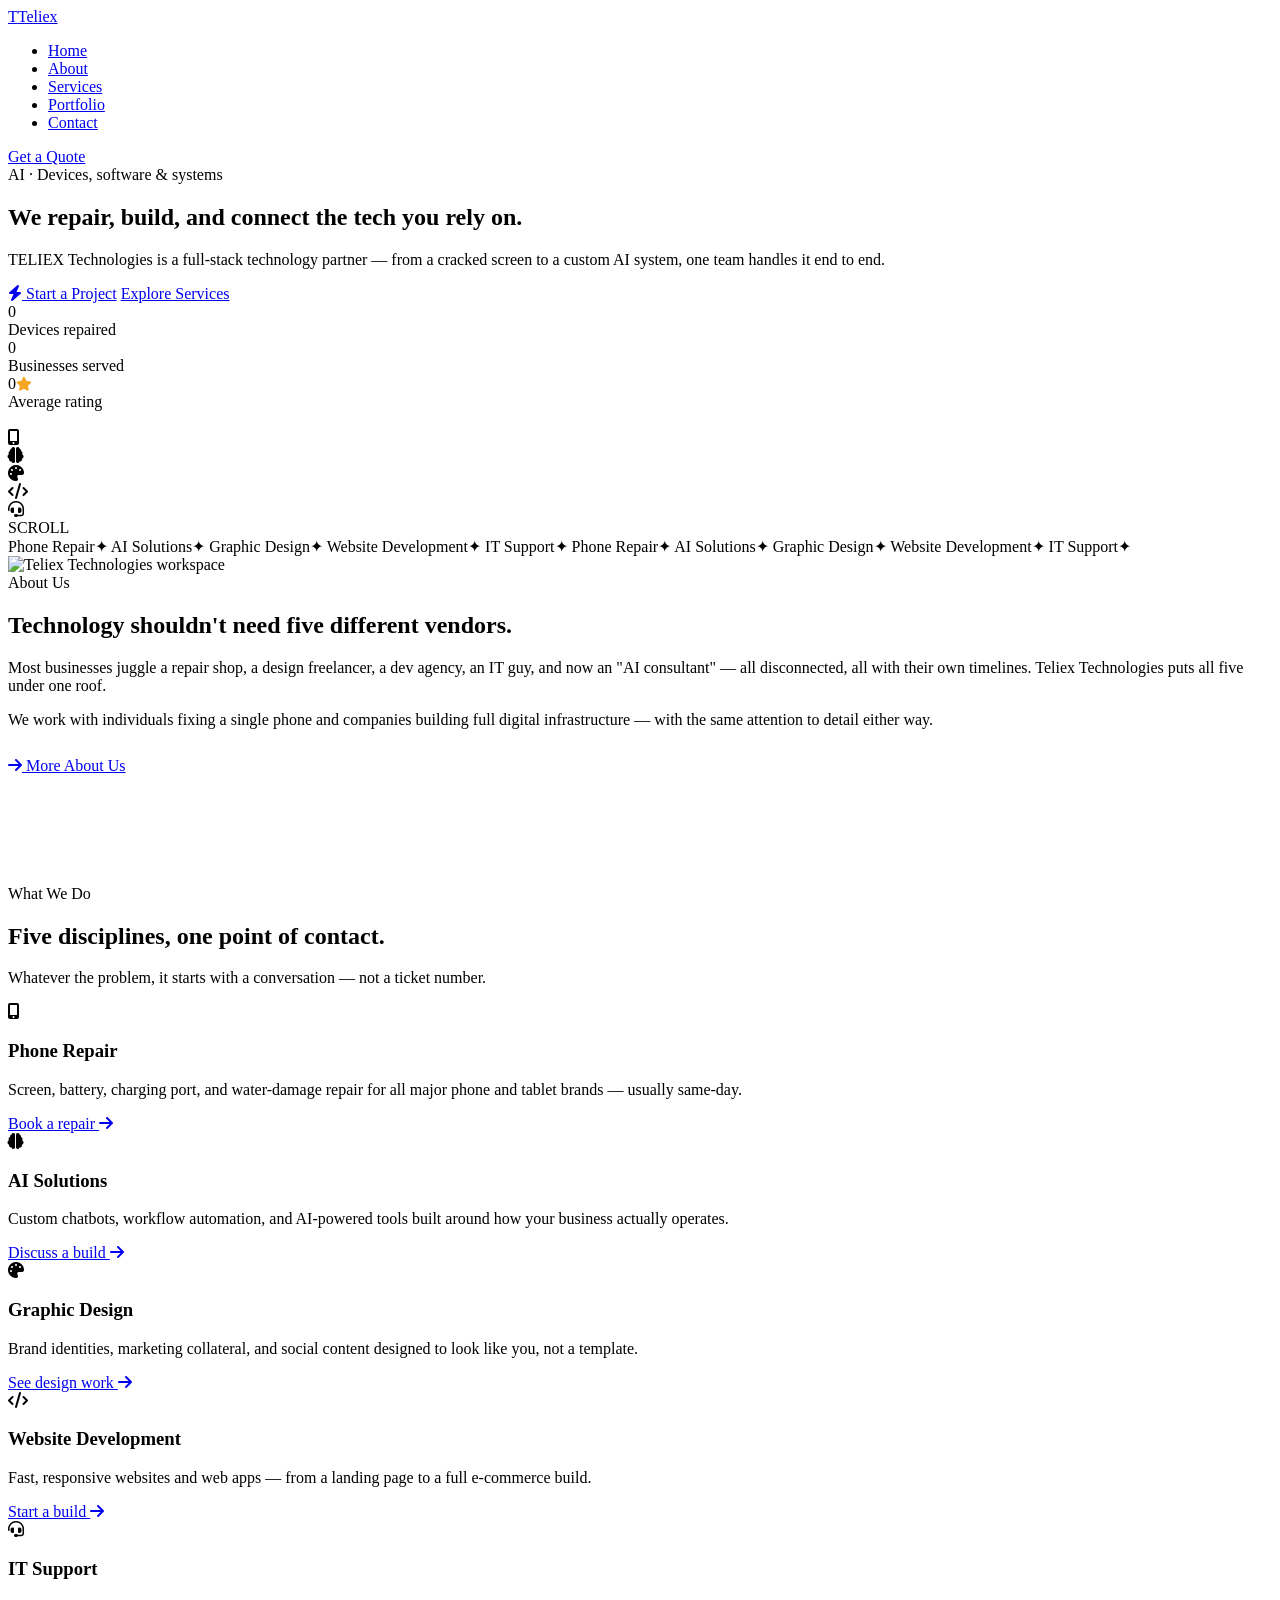
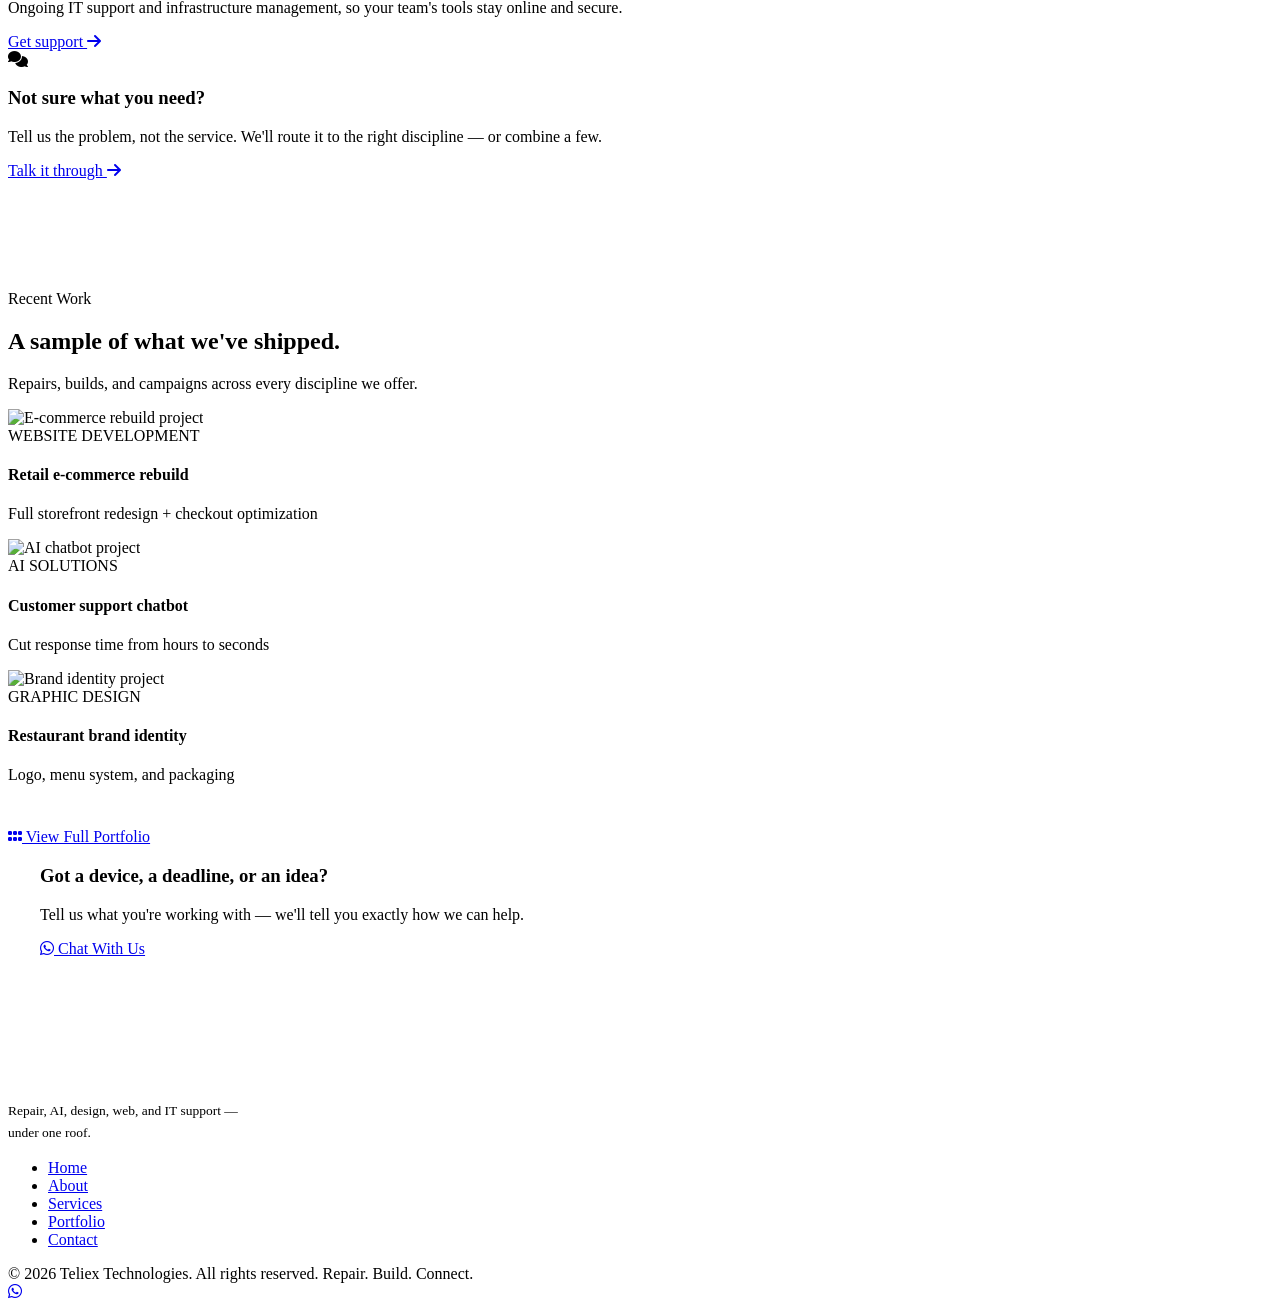
==== index.html @ 4132b033 "Initial Teliex website" ====
<!DOCTYPE html>
<html lang="en">
<head>
<meta charset="UTF-8">
<meta name="viewport" content="width=device-width, initial-scale=1.0">
<title>Teliex Technologies — Repair. Build. Connect.</title>
<link rel="preconnect" href="https://cdnjs.cloudflare.com">
<link href="https://cdnjs.cloudflare.com/ajax/libs/font-awesome/6.5.1/css/all.min.css" rel="stylesheet">
<link rel="stylesheet" href="assets/css/style.css">
</head>
<body>
<div class="bg-mesh"></div>
<div class="bg-dots"></div>

<header id="site-header">
  <div class="container">
    <nav>
      <a href="index.html" class="logo"><span class="logo-mark">T</span>Teliex</a>
      <ul class="nav-links" id="navLinks">
        <li><a href="index.html">Home</a></li>
        <li><a href="about.html">About</a></li>
        <li><a href="services.html">Services</a></li>
        <li><a href="portfolio.html">Portfolio</a></li>
        <li><a href="contact.html">Contact</a></li>
      </ul>
      <a href="contact.html" class="nav-cta">Get a Quote</a>
      <div class="burger" id="burger" role="button" aria-label="Toggle menu" tabindex="0"><span></span><span></span><span></span></div>
    </nav>
  </div>
</header>

<!-- HERO -->
<section class="hero" id="home">
  <div class="blob blob-a" aria-hidden="true"></div>
  <div class="blob blob-b" aria-hidden="true"></div>
  <div class="blob blob-c" aria-hidden="true"></div>
  <div class="hero-spotlight" id="heroSpotlight" aria-hidden="true"></div>
  <div class="container hero-grid">
    <div>
      <div class="eyebrow"><span class="dot"></span>AI · Devices, software &amp; systems</div>
      <h1>We repair, build, and <span class="grad" id="heroCycle" data-words="connect,upgrade,automate,secure">connect</span> the tech you rely on.</h1>
      <p>TELIEX Technologies is a full-stack technology partner — from a cracked screen to a custom AI system, one team handles it end to end.</p>
      <div class="hero-actions">
        <a href="contact.html" class="btn btn-primary"><i class="fa-solid fa-bolt"></i> Start a Project</a>
        <a href="services.html" class="btn btn-ghost">Explore Services</a>
      </div>
      <div class="hero-meta">
        <div><div class="num" data-count="1200" data-suffix="+">0</div><div class="lbl">Devices repaired</div></div>
        <div><div class="num" data-count="85" data-suffix="+">0</div><div class="lbl">Businesses served</div></div>
        <div><div class="num"><span data-count="4.9" data-decimal="1">0</span><i class="fa-solid fa-star" style="font-size:14px;color:#F5A623;"></i></div><div class="lbl">Average rating</div></div>
      </div>
    </div>
    <div class="core-wrap" aria-hidden="true">
      <div class="core-ring"></div>
      <div class="core-ring r2"></div>
      <div class="core-hub"><img src="https://picsum.photos/seed/teliex-core/260/260" alt=""></div>
      <div class="node n1"><i class="fa-solid fa-mobile-screen-button"></i></div>
      <div class="node n2"><i class="fa-solid fa-brain"></i></div>
      <div class="node n3"><i class="fa-solid fa-palette"></i></div>
      <div class="node n4"><i class="fa-solid fa-code"></i></div>
      <div class="node n5"><i class="fa-solid fa-headset"></i></div>
    </div>
  </div>
  <div class="scroll-cue"><span>SCROLL</span><span class="chevron"></span></div>
</section>

<div class="marquee" aria-hidden="true">
  <div class="marquee-track">
    <span>Phone Repair</span><span class="msep">✦</span>
    <span>AI Solutions</span><span class="msep">✦</span>
    <span>Graphic Design</span><span class="msep">✦</span>
    <span>Website Development</span><span class="msep">✦</span>
    <span>IT Support</span><span class="msep">✦</span>
    <span>Phone Repair</span><span class="msep">✦</span>
    <span>AI Solutions</span><span class="msep">✦</span>
    <span>Graphic Design</span><span class="msep">✦</span>
    <span>Website Development</span><span class="msep">✦</span>
    <span>IT Support</span><span class="msep">✦</span>
  </div>
</div>

<!-- ABOUT TEASER -->
<section class="about" id="about">
  <div class="container about-grid">
    <div class="about-visual photo reveal-left">
      <img src="https://picsum.photos/seed/teliex-about-home/700/860" alt="Teliex Technologies workspace">
    </div>
    <div class="about-copy reveal-right">
      <span class="section-tag">About Us</span>
      <h2>Technology shouldn't need five different vendors.</h2>
      <p>Most businesses juggle a repair shop, a design freelancer, a dev agency, an IT guy, and now an "AI consultant" — all disconnected, all with their own timelines. Teliex Technologies puts all five under one roof.</p>
      <p>We work with individuals fixing a single phone and companies building full digital infrastructure — with the same attention to detail either way.</p>
      <div class="hero-actions" style="margin-top:28px;">
        <a href="about.html" class="btn btn-primary"><i class="fa-solid fa-arrow-right"></i> More About Us</a>
      </div>
    </div>
  </div>
</section>

<!-- SERVICES -->
<section class="services section-tint" id="services" style="padding:110px 0;">
  <div class="container">
    <div class="section-head reveal">
      <span class="section-tag">What We Do</span>
      <h2>Five disciplines, one point of contact.</h2>
      <p>Whatever the problem, it starts with a conversation — not a ticket number.</p>
    </div>
    <div class="service-grid">
      <div class="service-card reveal">
        <div class="service-icon"><i class="fa-solid fa-mobile-screen-button"></i></div>
        <h3>Phone Repair</h3>
        <p>Screen, battery, charging port, and water-damage repair for all major phone and tablet brands — usually same-day.</p>
        <a href="services.html#repair" class="learn">Book a repair <i class="fa-solid fa-arrow-right"></i></a>
      </div>
      <div class="service-card reveal">
        <div class="service-icon"><i class="fa-solid fa-brain"></i></div>
        <h3>AI Solutions</h3>
        <p>Custom chatbots, workflow automation, and AI-powered tools built around how your business actually operates.</p>
        <a href="services.html#ai" class="learn">Discuss a build <i class="fa-solid fa-arrow-right"></i></a>
      </div>
      <div class="service-card reveal">
        <div class="service-icon"><i class="fa-solid fa-palette"></i></div>
        <h3>Graphic Design</h3>
        <p>Brand identities, marketing collateral, and social content designed to look like you, not a template.</p>
        <a href="services.html#design" class="learn">See design work <i class="fa-solid fa-arrow-right"></i></a>
      </div>
      <div class="service-card reveal">
        <div class="service-icon"><i class="fa-solid fa-code"></i></div>
        <h3>Website Development</h3>
        <p>Fast, responsive websites and web apps — from a landing page to a full e-commerce build.</p>
        <a href="services.html#web" class="learn">Start a build <i class="fa-solid fa-arrow-right"></i></a>
      </div>
      <div class="service-card reveal">
        <div class="service-icon"><i class="fa-solid fa-headset"></i></div>
        <h3>IT Support</h3>
        <p>Ongoing IT support and infrastructure management, so your team's tools stay online and secure.</p>
        <a href="services.html#it" class="learn">Get support <i class="fa-solid fa-arrow-right"></i></a>
      </div>
      <div class="service-card reveal">
        <div class="service-icon"><i class="fa-solid fa-comments"></i></div>
        <h3>Not sure what you need?</h3>
        <p>Tell us the problem, not the service. We'll route it to the right discipline — or combine a few.</p>
        <a href="contact.html" class="learn">Talk it through <i class="fa-solid fa-arrow-right"></i></a>
      </div>
    </div>
  </div>
</section>

<!-- PORTFOLIO TEASER -->
<section class="portfolio" id="portfolio">
  <div class="container">
    <div class="section-head reveal">
      <span class="section-tag">Recent Work</span>
      <h2>A sample of what we've shipped.</h2>
      <p>Repairs, builds, and campaigns across every discipline we offer.</p>
    </div>
    <div class="portfolio-grid">
      <div class="p-card reveal">
        <div class="p-img"><img src="https://picsum.photos/seed/teliex-proj-1/600/480" alt="E-commerce rebuild project"></div>
        <div class="p-overlay"><div class="p-tag">WEBSITE DEVELOPMENT</div><h4>Retail e-commerce rebuild</h4><p>Full storefront redesign + checkout optimization</p></div>
      </div>
      <div class="p-card reveal">
        <div class="p-img"><img src="https://picsum.photos/seed/teliex-proj-2/600/480" alt="AI chatbot project"></div>
        <div class="p-overlay"><div class="p-tag">AI SOLUTIONS</div><h4>Customer support chatbot</h4><p>Cut response time from hours to seconds</p></div>
      </div>
      <div class="p-card reveal">
        <div class="p-img"><img src="https://picsum.photos/seed/teliex-proj-3/600/480" alt="Brand identity project"></div>
        <div class="p-overlay"><div class="p-tag">GRAPHIC DESIGN</div><h4>Restaurant brand identity</h4><p>Logo, menu system, and packaging</p></div>
      </div>
    </div>
    <div class="hero-actions" style="margin-top:44px;justify-content:center;">
      <a href="portfolio.html" class="btn btn-ghost"><i class="fa-solid fa-grip"></i> View Full Portfolio</a>
    </div>
  </div>
</section>

<!-- CTA -->
<section class="container" style="padding:0 32px 110px;">
  <div class="cta-banner reveal">
    <div class="cta-banner-inner">
      <div>
        <h3>Got a device, a deadline, or an idea?</h3>
        <p>Tell us what you're working with — we'll tell you exactly how we can help.</p>
      </div>
      <a href="contact.html" class="btn btn-ghost"><i class="fa-brands fa-whatsapp"></i> Chat With Us</a>
    </div>
  </div>
</section>

<footer>
  <div class="container">
    <div class="footer-grid">
      <div>
        <a href="index.html" class="logo" style="color:#fff;"><span class="logo-mark">T</span>Teliex</a>
        <p style="margin-top:14px;max-width:260px;font-size:13.5px;line-height:1.6;">Repair, AI, design, web, and IT support — under one roof.</p>
      </div>
      <ul class="footer-links">
        <li><a href="index.html">Home</a></li>
        <li><a href="about.html">About</a></li>
        <li><a href="services.html">Services</a></li>
        <li><a href="portfolio.html">Portfolio</a></li>
        <li><a href="contact.html">Contact</a></li>
      </ul>
    </div>
    <div class="footer-bottom">
      <span>© 2026 Teliex Technologies. All rights reserved.</span>
      <span>Repair. Build. Connect.</span>
    </div>
  </div>
</footer>

<a href="https://wa.me/2348083379054" class="wa-float" target="_blank" rel="noopener" aria-label="Chat on WhatsApp"><i class="fa-brands fa-whatsapp"></i></a>

<script src="assets/js/main.js"></script>
</body>
</html>
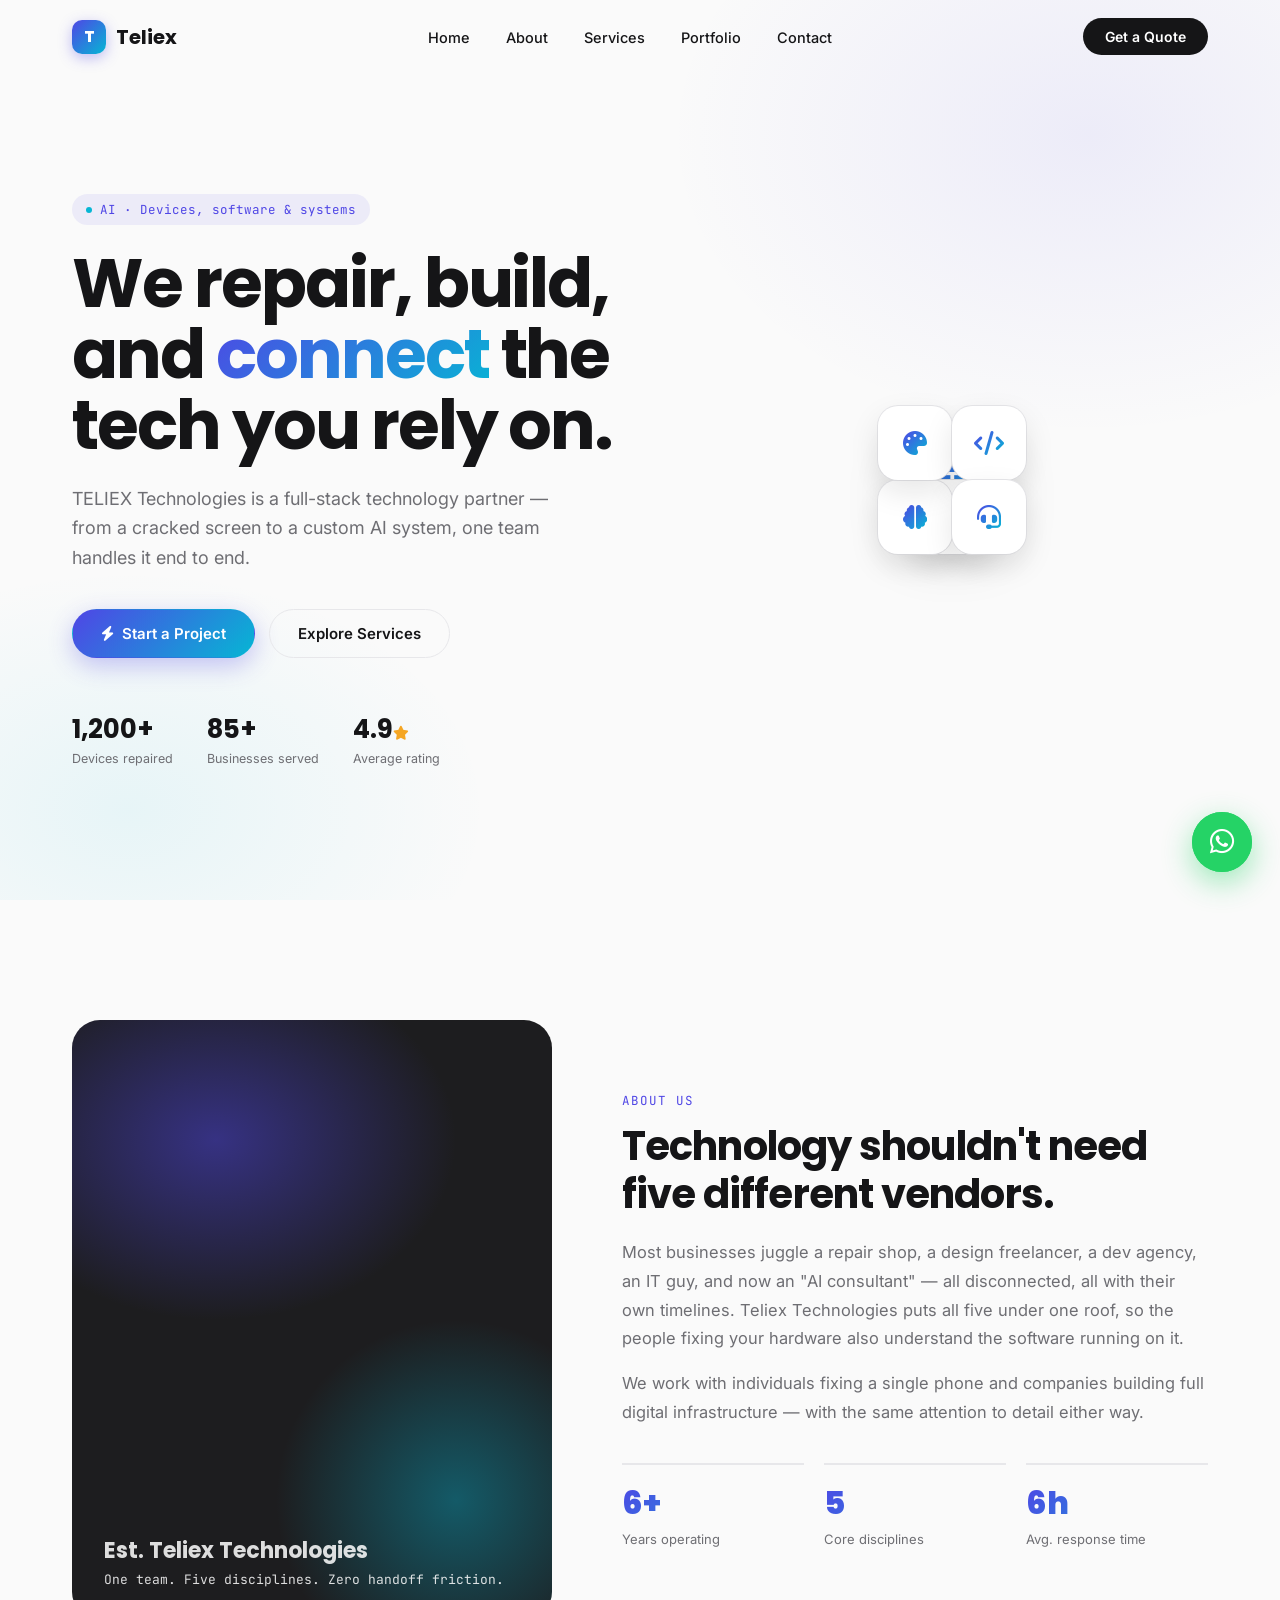
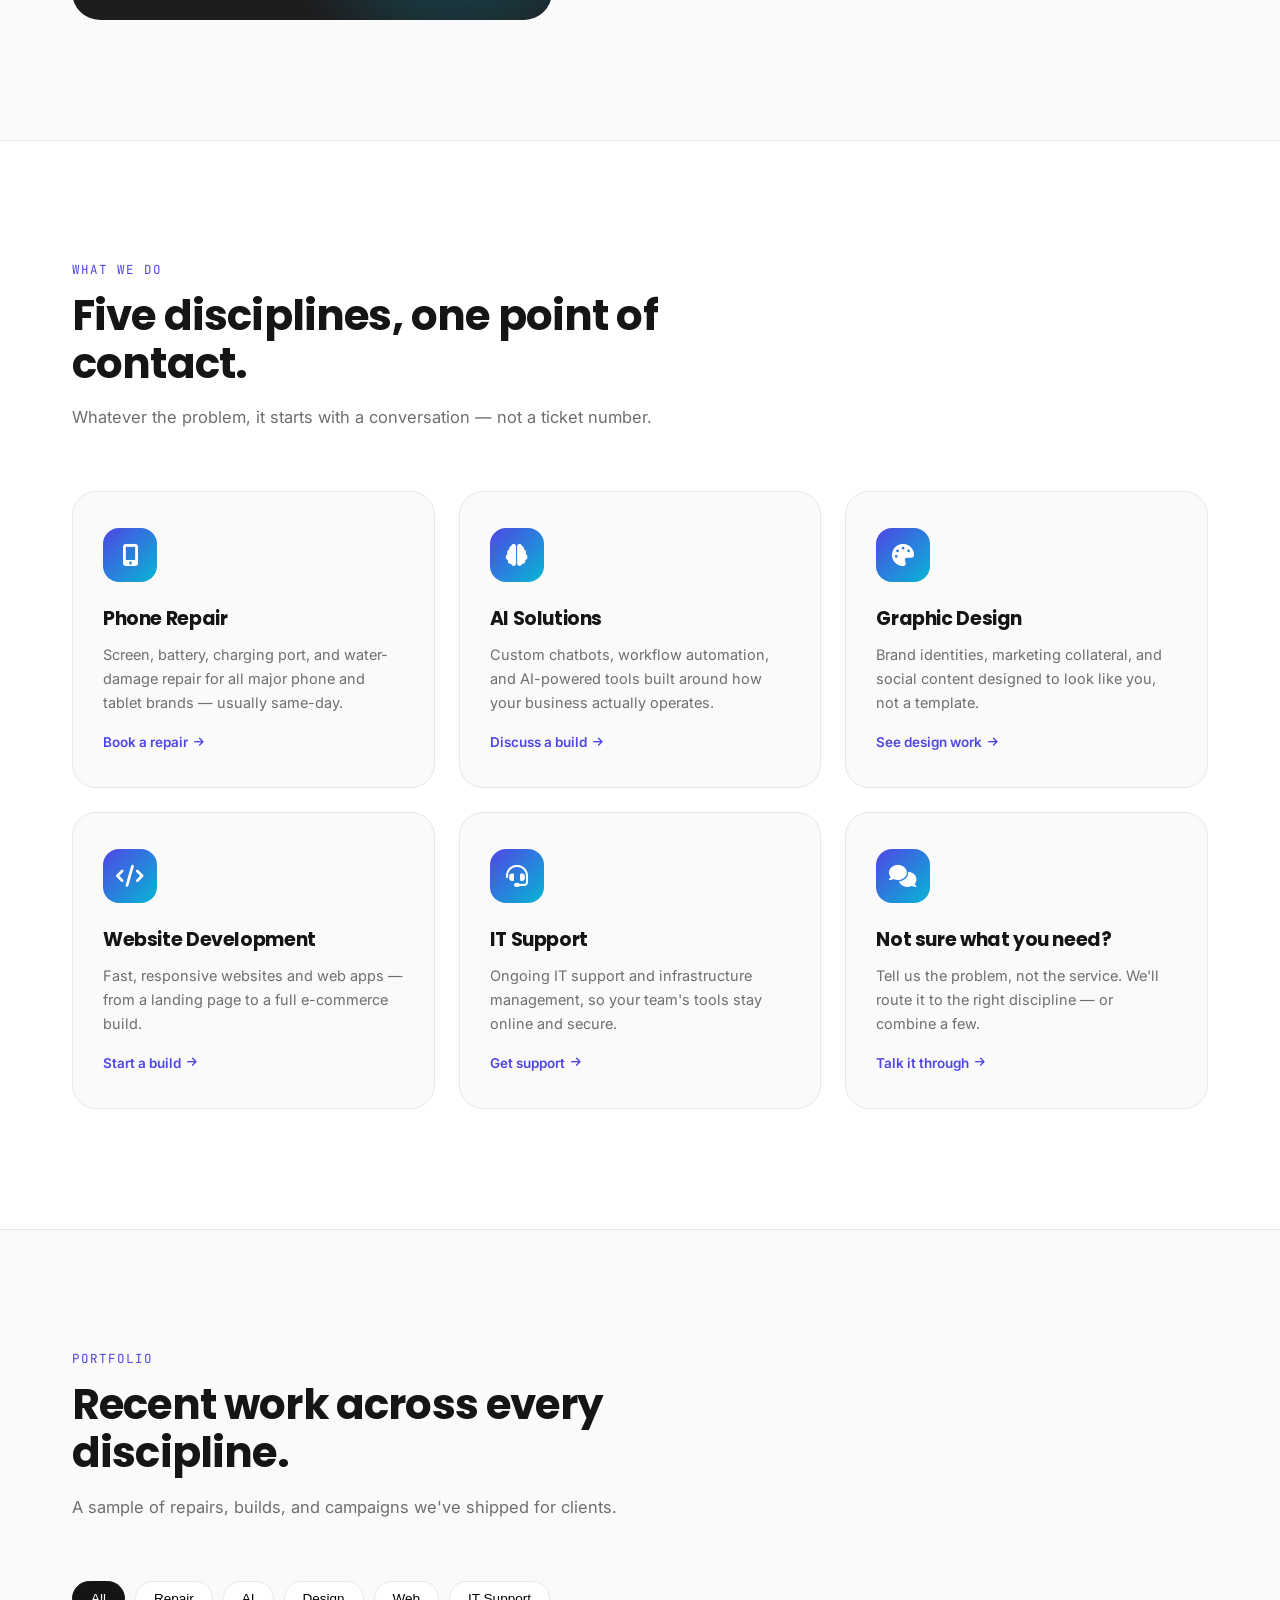
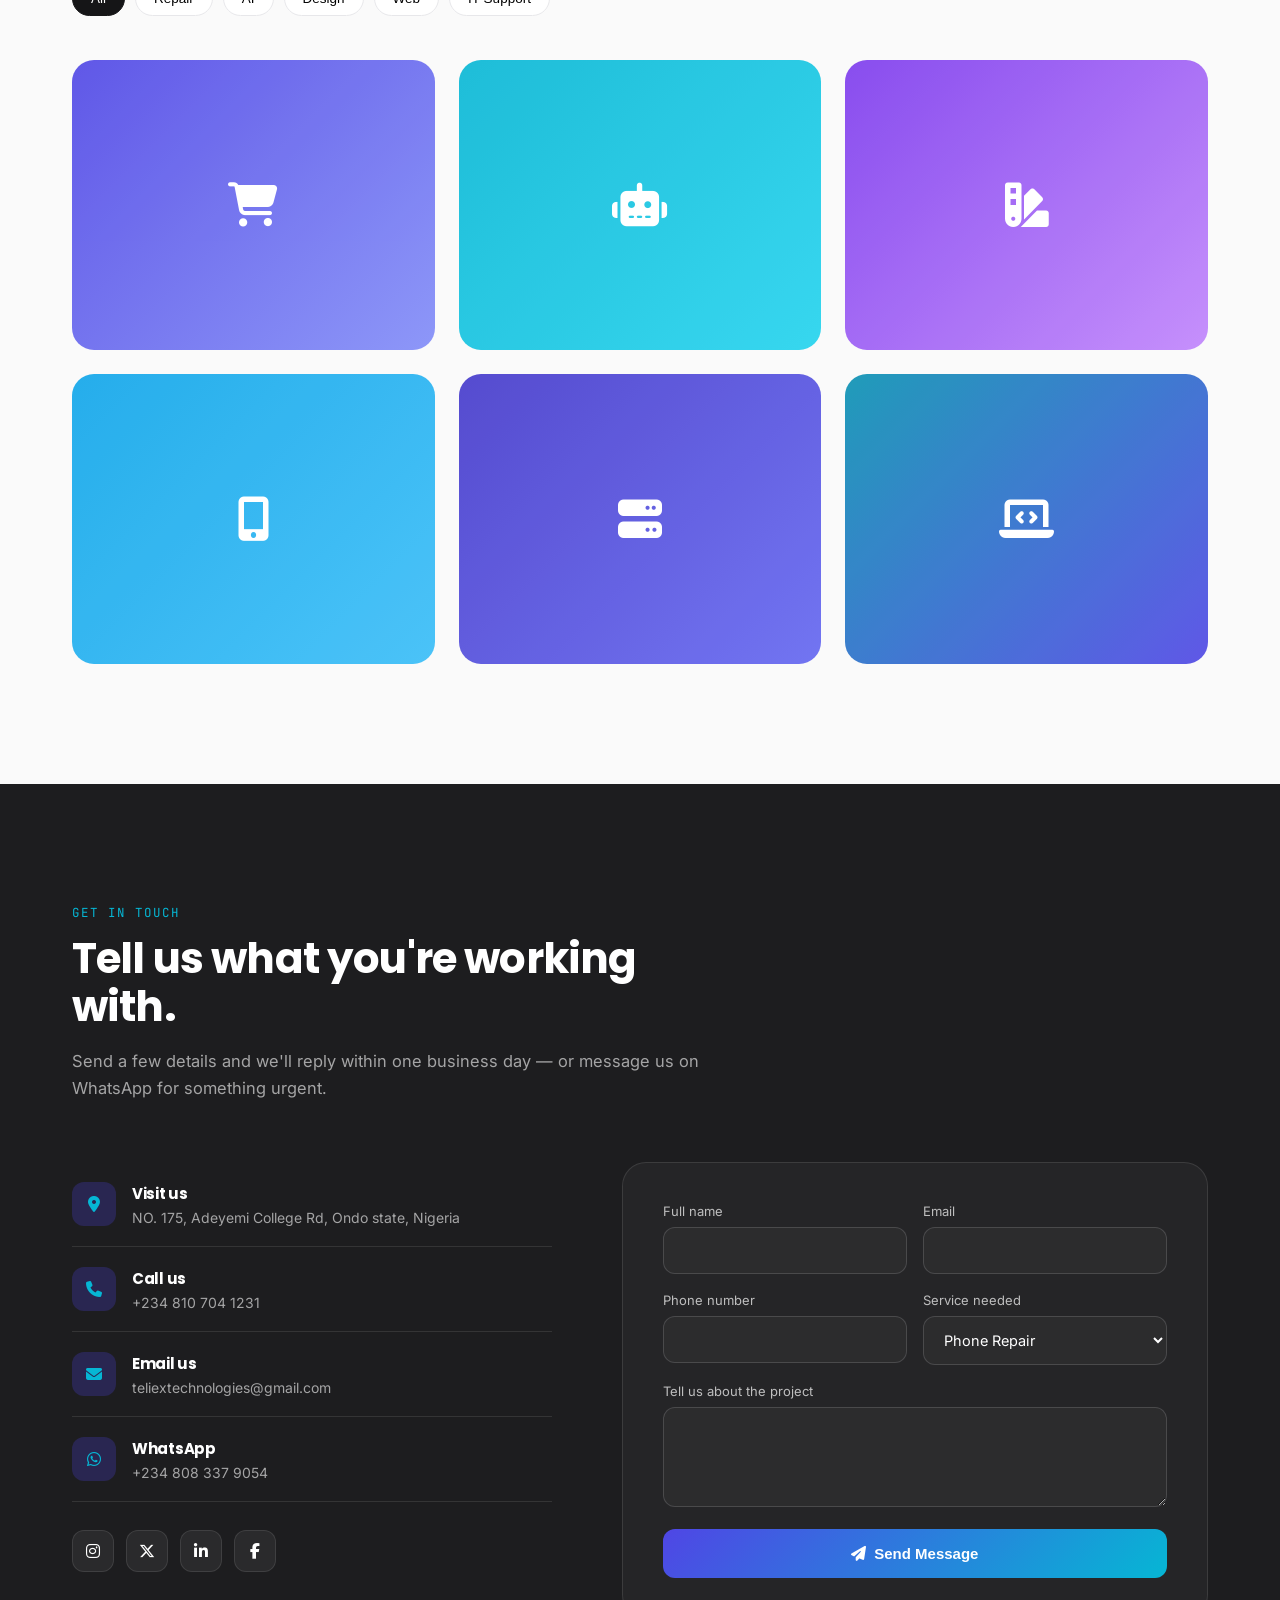
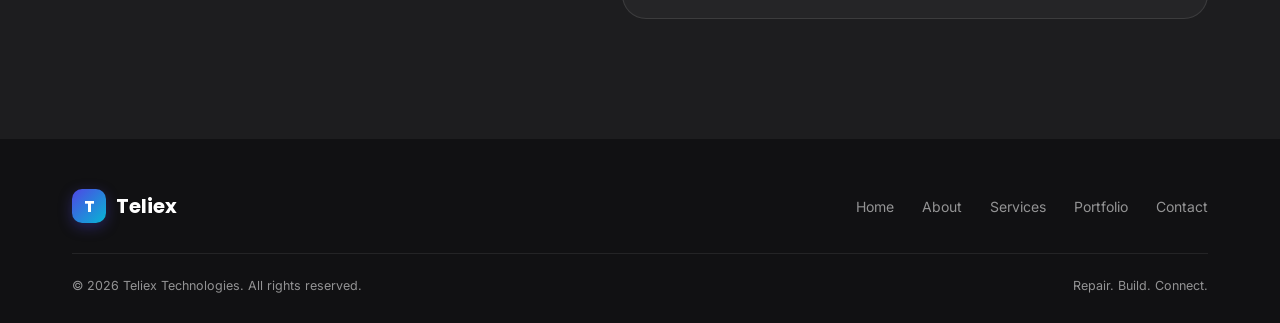
==== commit 5b91ef2b: "Updated homepage" ====
--- a/index.html
+++ b/index.html
@@ -6,99 +6,420 @@
 <title>Teliex Technologies — Repair. Build. Connect.</title>
 <link rel="preconnect" href="https://cdnjs.cloudflare.com">
 <link href="https://cdnjs.cloudflare.com/ajax/libs/font-awesome/6.5.1/css/all.min.css" rel="stylesheet">
-<link rel="stylesheet" href="assets/css/style.css">
+<style>
+@import url('https://fonts.googleapis.com/css2?family=Poppins:wght@400;500;600;700;800&family=Inter:wght@400;500;600;700&family=JetBrains+Mono:wght@400;500&display=swap');
+
+:root{
+  --bg:#FAFAFA;
+  --surface:#FFFFFF;
+  --ink:#151517;
+  --ink-soft:#6E6E73;
+  --line:#E7E7EA;
+  --indigo:#4F46E5;
+  --cyan:#06B6D4;
+  --gradient:linear-gradient(135deg,var(--indigo),var(--cyan));
+  --dark:#1D1D1F;
+  --whatsapp:#25D366;
+  --radius:20px;
+  --ease:cubic-bezier(.16,1,.3,1);
+}
+
+*{margin:0;padding:0;box-sizing:border-box;}
+html{scroll-behavior:smooth;}
+body{
+  background:var(--bg);
+  color:var(--ink);
+  font-family:'Inter',sans-serif;
+  overflow-x:hidden;
+  -webkit-font-smoothing:antialiased;
+}
+h1,h2,h3,h4{font-family:'Poppins',sans-serif;font-weight:700;letter-spacing:-0.02em;}
+a{text-decoration:none;color:inherit;}
+ul{list-style:none;}
+img{max-width:100%;display:block;}
+.mono{font-family:'JetBrains Mono',monospace;}
+.container{max-width:1200px;margin:0 auto;padding:0 32px;}
+section{position:relative;}
+
+::selection{background:var(--indigo);color:#fff;}
+
+/* ---------- scroll reveal ---------- */
+.reveal{opacity:0;transform:translateY(28px);transition:opacity .8s var(--ease),transform .8s var(--ease);}
+.reveal.in{opacity:1;transform:translateY(0);}
+
+/* ---------- NAV ---------- */
+header{
+  position:fixed;top:0;left:0;right:0;z-index:1000;
+  padding:18px 0;
+  transition:background .4s var(--ease),padding .4s var(--ease),box-shadow .4s var(--ease);
+}
+header.scrolled{
+  background:rgba(250,250,250,0.75);
+  backdrop-filter:blur(16px) saturate(180%);
+  -webkit-backdrop-filter:blur(16px) saturate(180%);
+  padding:12px 0;
+  box-shadow:0 1px 0 var(--line);
+}
+nav{display:flex;align-items:center;justify-content:space-between;}
+.logo{display:flex;align-items:center;gap:10px;font-family:'Poppins',sans-serif;font-weight:700;font-size:20px;}
+.logo-mark{
+  width:34px;height:34px;border-radius:10px;background:var(--gradient);
+  display:flex;align-items:center;justify-content:center;color:#fff;font-size:15px;font-weight:800;
+  box-shadow:0 4px 14px rgba(79,70,229,.35);
+}
+.nav-links{display:flex;gap:36px;align-items:center;}
+.nav-links a{font-size:14.5px;font-weight:500;color:var(--ink);position:relative;padding:4px 0;}
+.nav-links a::after{
+  content:'';position:absolute;bottom:0;left:0;width:0;height:2px;background:var(--gradient);
+  transition:width .3s var(--ease);
+}
+.nav-links a:hover::after{width:100%;}
+.nav-cta{
+  background:var(--ink);color:#fff;padding:10px 22px;border-radius:100px;font-size:14px;font-weight:600;
+  transition:transform .3s var(--ease),background .3s var(--ease);
+}
+.nav-cta:hover{transform:translateY(-2px);background:var(--indigo);}
+.burger{display:none;flex-direction:column;gap:5px;cursor:pointer;z-index:1100;}
+.burger span{width:24px;height:2px;background:var(--ink);transition:.3s;}
+
+/* ---------- HERO ---------- */
+.hero{
+  min-height:100vh;
+  display:flex;align-items:center;
+  padding:140px 0 80px;
+  position:relative;
+  background:
+    radial-gradient(700px 500px at 85% 15%, rgba(79,70,229,.08), transparent 60%),
+    radial-gradient(600px 400px at 10% 90%, rgba(6,182,212,.08), transparent 60%);
+}
+.hero-grid{display:grid;grid-template-columns:1.05fr .95fr;gap:60px;align-items:center;}
+.eyebrow{
+  display:inline-flex;align-items:center;gap:8px;
+  font-family:'JetBrains Mono',monospace;font-size:12.5px;color:var(--indigo);
+  background:rgba(79,70,229,.08);padding:7px 14px;border-radius:100px;margin-bottom:24px;
+  opacity:0;animation:fadeUp .8s var(--ease) .1s forwards;
+}
+.eyebrow .dot{width:6px;height:6px;border-radius:50%;background:var(--cyan);animation:pulse 1.6s infinite;}
+.hero h1{
+  font-size:clamp(38px,5.4vw,68px);line-height:1.04;letter-spacing:-0.03em;
+  opacity:0;animation:fadeUp .9s var(--ease) .22s forwards;
+}
+.hero h1 .grad{background:var(--gradient);-webkit-background-clip:text;background-clip:text;color:transparent;}
+.hero p{
+  font-size:18px;color:var(--ink-soft);max-width:480px;margin-top:22px;line-height:1.65;
+  opacity:0;animation:fadeUp .9s var(--ease) .36s forwards;
+}
+.hero-actions{display:flex;gap:14px;margin-top:36px;flex-wrap:wrap;
+  opacity:0;animation:fadeUp .9s var(--ease) .5s forwards;
+}
+.btn{
+  padding:14px 28px;border-radius:100px;font-weight:600;font-size:15px;
+  display:inline-flex;align-items:center;gap:8px;transition:transform .3s var(--ease),box-shadow .3s var(--ease);
+  border:1px solid transparent;cursor:pointer;
+}
+.btn-primary{background:var(--gradient);color:#fff;box-shadow:0 8px 24px rgba(79,70,229,.3);}
+.btn-primary:hover{transform:translateY(-3px);box-shadow:0 12px 30px rgba(79,70,229,.4);}
+.btn-ghost{background:transparent;border-color:var(--line);color:var(--ink);}
+.btn-ghost:hover{transform:translateY(-3px);border-color:var(--ink);}
+.hero-meta{display:flex;gap:34px;margin-top:52px;
+  opacity:0;animation:fadeUp .9s var(--ease) .64s forwards;
+}
+.hero-meta .num{font-family:'Poppins',sans-serif;font-weight:700;font-size:26px;}
+.hero-meta .lbl{font-size:12.5px;color:var(--ink-soft);margin-top:2px;}
+
+@keyframes fadeUp{from{opacity:0;transform:translateY(22px);}to{opacity:1;transform:translateY(0);}}
+@keyframes pulse{0%,100%{opacity:1;transform:scale(1);}50%{opacity:.4;transform:scale(1.5);}}
+
+/* --- hero visual: orbiting network core (signature element) --- */
+.core-wrap{
+  position:relative;aspect-ratio:1/1;max-width:460px;margin:0 auto;
+  opacity:0;animation:fadeUp 1s var(--ease) .3s forwards;
+}
+.core-ring{
+  position:absolute;inset:0;border-radius:50%;border:1px dashed rgba(79,70,229,.22);
+  animation:spin 40s linear infinite;
+}
+.core-ring.r2{inset:14%;border-color:rgba(6,182,212,.22);animation-duration:30s;animation-direction:reverse;}
+@keyframes spin{to{transform:rotate(360deg);}}
+.core-hub{
+  position:absolute;top:50%;left:50%;transform:translate(-50%,-50%);
+  width:118px;height:118px;border-radius:32px;background:var(--surface);
+  box-shadow:0 20px 50px rgba(21,21,23,.12),0 0 0 1px var(--line);
+  display:flex;align-items:center;justify-content:center;
+}
+.core-hub .logo-mark{width:56px;height:56px;border-radius:16px;font-size:22px;}
+.node{
+  position:absolute;width:74px;height:74px;border-radius:20px;background:var(--surface);
+  box-shadow:0 12px 30px rgba(21,21,23,.1),0 0 0 1px var(--line);
+  display:flex;align-items:center;justify-content:center;font-size:24px;
+  animation:floaty 5s ease-in-out infinite;
+}
+.node i{background:var(--gradient);-webkit-background-clip:text;background-clip:text;color:transparent;}
+.node.n1{top:2%;left:50%;transform:translateX(-50%);animation-delay:0s;}
+.node.n2{top:24%;right:0%;animation-delay:.6s;}
+.node.n3{bottom:18%;right:6%;animation-delay:1.2s;}
+.node.n4{bottom:18%;left:6%;animation-delay:1.8s;}
+.node.n5{top:24%;left:0%;animation-delay:2.4s;}
+@keyframes floaty{0%,100%{transform:translateY(0) translateX(var(--tx,0));}50%{transform:translateY(-10px) translateX(var(--tx,0));}}
+.node.n2, .node.n3{--tx:0;}
+
+/* ---------- SECTION HEADS ---------- */
+.section-head{max-width:640px;margin-bottom:60px;}
+.section-tag{
+  font-family:'JetBrains Mono',monospace;font-size:12.5px;color:var(--indigo);
+  text-transform:uppercase;letter-spacing:.08em;margin-bottom:14px;display:block;
+}
+.section-head h2{font-size:clamp(28px,3.6vw,42px);line-height:1.15;}
+.section-head p{color:var(--ink-soft);font-size:16.5px;margin-top:16px;line-height:1.65;}
+
+/* ---------- ABOUT ---------- */
+.about{padding:120px 0;}
+.about-grid{display:grid;grid-template-columns:.9fr 1.1fr;gap:70px;align-items:center;}
+.about-visual{
+  border-radius:28px;background:var(--dark);aspect-ratio:4/5;position:relative;overflow:hidden;
+  display:flex;align-items:flex-end;padding:32px;
+}
+.about-visual::before{
+  content:'';position:absolute;inset:0;
+  background:radial-gradient(400px 300px at 30% 20%, rgba(79,70,229,.5), transparent 60%),
+             radial-gradient(300px 300px at 80% 80%, rgba(6,182,212,.4), transparent 60%);
+}
+.about-visual .tag{position:relative;color:#fff;font-family:'JetBrains Mono',monospace;font-size:13px;opacity:.85;}
+.about-visual .tag strong{display:block;font-family:'Poppins',sans-serif;font-size:22px;font-weight:700;margin-bottom:4px;}
+.about-copy h2{font-size:clamp(28px,3.6vw,40px);margin-bottom:20px;line-height:1.18;}
+.about-copy p{color:var(--ink-soft);font-size:16.5px;line-height:1.75;margin-bottom:16px;}
+.stat-row{display:grid;grid-template-columns:repeat(3,1fr);gap:20px;margin-top:36px;}
+.stat{border-top:2px solid var(--line);padding-top:14px;}
+.stat .num{font-family:'Poppins',sans-serif;font-weight:800;font-size:32px;background:var(--gradient);-webkit-background-clip:text;background-clip:text;color:transparent;}
+.stat .lbl{font-size:13px;color:var(--ink-soft);margin-top:4px;}
+
+/* ---------- SERVICES ---------- */
+.services{padding:120px 0;background:var(--surface);border-top:1px solid var(--line);border-bottom:1px solid var(--line);}
+.service-grid{display:grid;grid-template-columns:repeat(3,1fr);gap:24px;}
+.service-card{
+  padding:36px 30px;border-radius:24px;border:1px solid var(--line);background:var(--bg);
+  transition:transform .45s var(--ease),box-shadow .45s var(--ease),border-color .45s var(--ease);
+  position:relative;overflow:hidden;
+}
+.service-card::before{
+  content:'';position:absolute;top:0;left:0;right:0;height:3px;background:var(--gradient);
+  transform:scaleX(0);transform-origin:left;transition:transform .45s var(--ease);
+}
+.service-card:hover{transform:translateY(-8px);box-shadow:0 24px 48px rgba(21,21,23,.1);border-color:transparent;background:var(--surface);}
+.service-card:hover::before{transform:scaleX(1);}
+.service-icon{
+  width:54px;height:54px;border-radius:16px;background:var(--gradient);
+  display:flex;align-items:center;justify-content:center;color:#fff;font-size:22px;margin-bottom:22px;
+}
+.service-card h3{font-size:19px;margin-bottom:10px;}
+.service-card p{font-size:14.5px;color:var(--ink-soft);line-height:1.65;margin-bottom:16px;}
+.service-card .learn{font-size:13.5px;font-weight:600;color:var(--indigo);display:inline-flex;align-items:center;gap:6px;}
+.service-card .learn i{transition:transform .3s var(--ease);font-size:11px;}
+.service-card:hover .learn i{transform:translateX(4px);}
+
+/* ---------- PORTFOLIO ---------- */
+.portfolio{padding:120px 0;}
+.filter-row{display:flex;gap:10px;margin-bottom:44px;flex-wrap:wrap;}
+.filter-btn{
+  padding:9px 18px;border-radius:100px;border:1px solid var(--line);font-size:13.5px;font-weight:500;
+  cursor:pointer;background:var(--surface);transition:.3s var(--ease);
+}
+.filter-btn.active,.filter-btn:hover{background:var(--ink);color:#fff;border-color:var(--ink);}
+.portfolio-grid{display:grid;grid-template-columns:repeat(3,1fr);gap:24px;}
+.p-card{
+  border-radius:22px;overflow:hidden;position:relative;aspect-ratio:4/3.2;cursor:default;
+  transition:transform .5s var(--ease);
+}
+.p-card:hover{transform:translateY(-6px);}
+.p-card .p-bg{
+  position:absolute;inset:0;
+  display:flex;align-items:center;justify-content:center;font-size:44px;color:#fff;opacity:.9;
+}
+.p-card .p-overlay{
+  position:absolute;inset:0;background:linear-gradient(to top, rgba(0,0,0,.78), transparent 55%);
+  display:flex;flex-direction:column;justify-content:flex-end;padding:24px;opacity:0;transition:opacity .4s var(--ease);
+}
+.p-card:hover .p-overlay{opacity:1;}
+.p-card .p-tag{font-family:'JetBrains Mono',monospace;font-size:11.5px;color:var(--cyan);margin-bottom:6px;}
+.p-card h4{color:#fff;font-size:18px;}
+.p-card p{color:rgba(255,255,255,.75);font-size:13px;margin-top:6px;}
+
+/* ---------- CONTACT ---------- */
+.contact{padding:120px 0;background:var(--dark);color:#fff;}
+.contact .section-head p{color:rgba(255,255,255,.6);}
+.contact .section-tag{color:var(--cyan);}
+.contact-grid{display:grid;grid-template-columns:.9fr 1.1fr;gap:70px;}
+.contact-info-item{display:flex;gap:16px;padding:20px 0;border-bottom:1px solid rgba(255,255,255,.1);}
+.contact-info-item i{
+  width:44px;height:44px;border-radius:12px;background:rgba(79,70,229,.25);color:var(--cyan);
+  display:flex;align-items:center;justify-content:center;flex-shrink:0;
+}
+.contact-info-item h4{font-size:15px;margin-bottom:4px;}
+.contact-info-item p{font-size:14px;color:rgba(255,255,255,.6);}
+.social-row{display:flex;gap:12px;margin-top:28px;}
+.social-row a{
+  width:42px;height:42px;border-radius:12px;background:rgba(255,255,255,.06);
+  display:flex;align-items:center;justify-content:center;transition:.3s var(--ease);border:1px solid rgba(255,255,255,.1);
+}
+.social-row a:hover{background:var(--gradient);transform:translateY(-4px);}
+
+.form-card{background:rgba(255,255,255,.04);border:1px solid rgba(255,255,255,.1);border-radius:24px;padding:40px;}
+.form-row{display:grid;grid-template-columns:1fr 1fr;gap:16px;}
+.field{margin-bottom:18px;}
+.field label{display:block;font-size:13px;margin-bottom:8px;color:rgba(255,255,255,.7);}
+.field input,.field select,.field textarea{
+  width:100%;padding:14px 16px;border-radius:12px;border:1px solid rgba(255,255,255,.14);
+  background:rgba(255,255,255,.03);color:#fff;font-family:'Inter',sans-serif;font-size:14.5px;
+  transition:border-color .3s;
+}
+.field input:focus,.field select:focus,.field textarea:focus{outline:none;border-color:var(--cyan);}
+.field textarea{resize:vertical;min-height:100px;}
+.field select option{background:#1D1D1F;}
+.submit-btn{
+  width:100%;padding:16px;border-radius:12px;background:var(--gradient);color:#fff;border:none;
+  font-weight:600;font-size:15px;cursor:pointer;transition:transform .3s var(--ease),opacity .3s;
+  display:flex;align-items:center;justify-content:center;gap:8px;
+}
+.submit-btn:hover{transform:translateY(-3px);}
+.form-success{
+  display:none;text-align:center;padding:40px 0;color:#fff;
+}
+.form-success i{font-size:40px;background:var(--gradient);-webkit-background-clip:text;background-clip:text;color:transparent;margin-bottom:14px;}
+
+/* ---------- FOOTER ---------- */
+footer{background:#111113;color:rgba(255,255,255,.55);padding:50px 0 30px;}
+.footer-grid{display:flex;justify-content:space-between;align-items:center;flex-wrap:wrap;gap:20px;padding-bottom:30px;border-bottom:1px solid rgba(255,255,255,.08);}
+.footer-links{display:flex;gap:28px;flex-wrap:wrap;}
+.footer-links a{font-size:14px;transition:color .3s;}
+.footer-links a:hover{color:#fff;}
+.footer-bottom{display:flex;justify-content:space-between;padding-top:24px;font-size:12.5px;flex-wrap:wrap;gap:10px;}
+
+/* ---------- WHATSAPP FLOAT ---------- */
+.wa-float{
+  position:fixed;bottom:28px;right:28px;z-index:900;
+  width:60px;height:60px;border-radius:50%;background:var(--whatsapp);
+  display:flex;align-items:center;justify-content:center;color:#fff;font-size:28px;
+  box-shadow:0 10px 30px rgba(37,211,102,.45);
+  transition:transform .3s var(--ease);
+}
+.wa-float:hover{transform:scale(1.1);}
+.wa-float::before{
+  content:'';position:absolute;inset:0;border-radius:50%;background:var(--whatsapp);
+  animation:wa-pulse 2.2s infinite;z-index:-1;
+}
+@keyframes wa-pulse{0%{transform:scale(1);opacity:.6;}100%{transform:scale(1.9);opacity:0;}}
+
+/* ---------- RESPONSIVE ---------- */
+@media (max-width:960px){
+  .hero-grid,.about-grid,.contact-grid{grid-template-columns:1fr;}
+  .about-grid{gap:44px;}
+  .about-visual{order:-1;aspect-ratio:16/9;}
+  .service-grid{grid-template-columns:repeat(2,1fr);}
+  .portfolio-grid{grid-template-columns:repeat(2,1fr);}
+  .core-wrap{max-width:340px;}
+}
+@media (max-width:680px){
+  .nav-links{
+    position:fixed;top:0;right:0;height:100vh;width:min(78vw,320px);background:var(--surface);
+    flex-direction:column;justify-content:center;align-items:flex-start;padding:40px;gap:26px;
+    transform:translateX(100%);transition:transform .4s var(--ease);box-shadow:-10px 0 40px rgba(0,0,0,.08);
+  }
+  .nav-links.open{transform:translateX(0);}
+  .burger{display:flex;}
+  .nav-cta{display:none;}
+  .hero{padding-top:110px;}
+  .hero-meta{gap:22px;flex-wrap:wrap;}
+  .service-grid,.portfolio-grid{grid-template-columns:1fr;}
+  .form-row{grid-template-columns:1fr;}
+  .stat-row{grid-template-columns:repeat(3,1fr);gap:12px;}
+  .stat .num{font-size:24px;}
+  .footer-grid{flex-direction:column;align-items:flex-start;}
+  .wa-float{width:52px;height:52px;font-size:24px;bottom:20px;right:20px;}
+}
+
+@media (prefers-reduced-motion:reduce){
+  *{animation-duration:0.01ms !important;animation-iteration-count:1 !important;transition-duration:0.01ms !important;scroll-behavior:auto !important;}
+}
+
+/* focus visibility */
+a:focus-visible,button:focus-visible,input:focus-visible,select:focus-visible,textarea:focus-visible{
+  outline:2px solid var(--indigo);outline-offset:3px;
+}
+</style>
 </head>
 <body>
-<div class="bg-mesh"></div>
-<div class="bg-dots"></div>
 
 <header id="site-header">
   <div class="container">
     <nav>
-      <a href="index.html" class="logo"><span class="logo-mark">T</span>Teliex</a>
+      <a href="#home" class="logo"><span class="logo-mark">T</span>Teliex</a>
       <ul class="nav-links" id="navLinks">
-        <li><a href="index.html">Home</a></li>
-        <li><a href="about.html">About</a></li>
-        <li><a href="services.html">Services</a></li>
-        <li><a href="portfolio.html">Portfolio</a></li>
-        <li><a href="contact.html">Contact</a></li>
+        <li><a href="#home">Home</a></li>
+        <li><a href="#about">About</a></li>
+        <li><a href="#services">Services</a></li>
+        <li><a href="#portfolio">Portfolio</a></li>
+        <li><a href="#contact">Contact</a></li>
       </ul>
-      <a href="contact.html" class="nav-cta">Get a Quote</a>
-      <div class="burger" id="burger" role="button" aria-label="Toggle menu" tabindex="0"><span></span><span></span><span></span></div>
+      <a href="#contact" class="nav-cta">Get a Quote</a>
+      <div class="burger" id="burger" role="button" aria-label="Toggle menu" tabindex="0">
+        <span></span><span></span><span></span>
+      </div>
     </nav>
   </div>
 </header>
 
 <!-- HERO -->
 <section class="hero" id="home">
-  <div class="blob blob-a" aria-hidden="true"></div>
-  <div class="blob blob-b" aria-hidden="true"></div>
-  <div class="blob blob-c" aria-hidden="true"></div>
-  <div class="hero-spotlight" id="heroSpotlight" aria-hidden="true"></div>
   <div class="container hero-grid">
     <div>
       <div class="eyebrow"><span class="dot"></span>AI · Devices, software &amp; systems</div>
-      <h1>We repair, build, and <span class="grad" id="heroCycle" data-words="connect,upgrade,automate,secure">connect</span> the tech you rely on.</h1>
+      <h1>We repair, build, and <span class="grad">connect</span> the tech you rely on.</h1>
       <p>TELIEX Technologies is a full-stack technology partner — from a cracked screen to a custom AI system, one team handles it end to end.</p>
       <div class="hero-actions">
-        <a href="contact.html" class="btn btn-primary"><i class="fa-solid fa-bolt"></i> Start a Project</a>
-        <a href="services.html" class="btn btn-ghost">Explore Services</a>
+        <a href="#contact" class="btn btn-primary"><i class="fa-solid fa-bolt"></i> Start a Project</a>
+        <a href="#services" class="btn btn-ghost">Explore Services</a>
       </div>
       <div class="hero-meta">
-        <div><div class="num" data-count="1200" data-suffix="+">0</div><div class="lbl">Devices repaired</div></div>
-        <div><div class="num" data-count="85" data-suffix="+">0</div><div class="lbl">Businesses served</div></div>
-        <div><div class="num"><span data-count="4.9" data-decimal="1">0</span><i class="fa-solid fa-star" style="font-size:14px;color:#F5A623;"></i></div><div class="lbl">Average rating</div></div>
+        <div><div class="num">1,200+</div><div class="lbl">Devices repaired</div></div>
+        <div><div class="num">85+</div><div class="lbl">Businesses served</div></div>
+        <div><div class="num">4.9<i class="fa-solid fa-star" style="font-size:14px;color:#F5A623;"></i></div><div class="lbl">Average rating</div></div>
       </div>
     </div>
     <div class="core-wrap" aria-hidden="true">
       <div class="core-ring"></div>
       <div class="core-ring r2"></div>
-      <div class="core-hub"><img src="https://picsum.photos/seed/teliex-core/260/260" alt=""></div>
-      <div class="node n1"><i class="fa-solid fa-mobile-screen-button"></i></div>
+      <div class="core-hub"><span class="logo-mark">T</span></div>
+      <div class="node n1"><i class="fa-solid fa-mobiLe-screen-button"></i></div>
       <div class="node n2"><i class="fa-solid fa-brain"></i></div>
       <div class="node n3"><i class="fa-solid fa-palette"></i></div>
       <div class="node n4"><i class="fa-solid fa-code"></i></div>
       <div class="node n5"><i class="fa-solid fa-headset"></i></div>
     </div>
   </div>
-  <div class="scroll-cue"><span>SCROLL</span><span class="chevron"></span></div>
 </section>
 
-<div class="marquee" aria-hidden="true">
-  <div class="marquee-track">
-    <span>Phone Repair</span><span class="msep">✦</span>
-    <span>AI Solutions</span><span class="msep">✦</span>
-    <span>Graphic Design</span><span class="msep">✦</span>
-    <span>Website Development</span><span class="msep">✦</span>
-    <span>IT Support</span><span class="msep">✦</span>
-    <span>Phone Repair</span><span class="msep">✦</span>
-    <span>AI Solutions</span><span class="msep">✦</span>
-    <span>Graphic Design</span><span class="msep">✦</span>
-    <span>Website Development</span><span class="msep">✦</span>
-    <span>IT Support</span><span class="msep">✦</span>
-  </div>
-</div>
-
-<!-- ABOUT TEASER -->
+<!-- ABOUT -->
 <section class="about" id="about">
   <div class="container about-grid">
-    <div class="about-visual photo reveal-left">
-      <img src="https://picsum.photos/seed/teliex-about-home/700/860" alt="Teliex Technologies workspace">
-    </div>
-    <div class="about-copy reveal-right">
+    <div class="about-visual reveal">
+      <div class="tag"><strong>Est. Teliex Technologies</strong>One team. Five disciplines. Zero handoff friction.</div>
+    </div>
+    <div class="about-copy reveal">
       <span class="section-tag">About Us</span>
       <h2>Technology shouldn't need five different vendors.</h2>
-      <p>Most businesses juggle a repair shop, a design freelancer, a dev agency, an IT guy, and now an "AI consultant" — all disconnected, all with their own timelines. Teliex Technologies puts all five under one roof.</p>
+      <p>Most businesses juggle a repair shop, a design freelancer, a dev agency, an IT guy, and now an "AI consultant" — all disconnected, all with their own timelines. Teliex Technologies puts all five under one roof, so the people fixing your hardware also understand the software running on it.</p>
       <p>We work with individuals fixing a single phone and companies building full digital infrastructure — with the same attention to detail either way.</p>
-      <div class="hero-actions" style="margin-top:28px;">
-        <a href="about.html" class="btn btn-primary"><i class="fa-solid fa-arrow-right"></i> More About Us</a>
+      <div class="stat-row">
+        <div class="stat"><div class="num">6+</div><div class="lbl">Years operating</div></div>
+        <div class="stat"><div class="num">5</div><div class="lbl">Core disciplines</div></div>
+        <div class="stat"><div class="num">6h</div><div class="lbl">Avg. response time</div></div>
       </div>
     </div>
   </div>
 </section>
 
 <!-- SERVICES -->
-<section class="services section-tint" id="services" style="padding:110px 0;">
+<section class="services" id="services">
   <div class="container">
     <div class="section-head reveal">
       <span class="section-tag">What We Do</span>
@@ -110,79 +431,150 @@
         <div class="service-icon"><i class="fa-solid fa-mobile-screen-button"></i></div>
         <h3>Phone Repair</h3>
         <p>Screen, battery, charging port, and water-damage repair for all major phone and tablet brands — usually same-day.</p>
-        <a href="services.html#repair" class="learn">Book a repair <i class="fa-solid fa-arrow-right"></i></a>
+        <a href="#contact" class="learn">Book a repair <i class="fa-solid fa-arrow-right"></i></a>
       </div>
       <div class="service-card reveal">
         <div class="service-icon"><i class="fa-solid fa-brain"></i></div>
         <h3>AI Solutions</h3>
         <p>Custom chatbots, workflow automation, and AI-powered tools built around how your business actually operates.</p>
-        <a href="services.html#ai" class="learn">Discuss a build <i class="fa-solid fa-arrow-right"></i></a>
+        <a href="#contact" class="learn">Discuss a build <i class="fa-solid fa-arrow-right"></i></a>
       </div>
       <div class="service-card reveal">
         <div class="service-icon"><i class="fa-solid fa-palette"></i></div>
         <h3>Graphic Design</h3>
         <p>Brand identities, marketing collateral, and social content designed to look like you, not a template.</p>
-        <a href="services.html#design" class="learn">See design work <i class="fa-solid fa-arrow-right"></i></a>
+        <a href="#contact" class="learn">See design work <i class="fa-solid fa-arrow-right"></i></a>
       </div>
       <div class="service-card reveal">
         <div class="service-icon"><i class="fa-solid fa-code"></i></div>
         <h3>Website Development</h3>
         <p>Fast, responsive websites and web apps — from a landing page to a full e-commerce build.</p>
-        <a href="services.html#web" class="learn">Start a build <i class="fa-solid fa-arrow-right"></i></a>
+        <a href="#contact" class="learn">Start a build <i class="fa-solid fa-arrow-right"></i></a>
       </div>
       <div class="service-card reveal">
         <div class="service-icon"><i class="fa-solid fa-headset"></i></div>
         <h3>IT Support</h3>
         <p>Ongoing IT support and infrastructure management, so your team's tools stay online and secure.</p>
-        <a href="services.html#it" class="learn">Get support <i class="fa-solid fa-arrow-right"></i></a>
+        <a href="#contact" class="learn">Get support <i class="fa-solid fa-arrow-right"></i></a>
       </div>
       <div class="service-card reveal">
         <div class="service-icon"><i class="fa-solid fa-comments"></i></div>
         <h3>Not sure what you need?</h3>
         <p>Tell us the problem, not the service. We'll route it to the right discipline — or combine a few.</p>
-        <a href="contact.html" class="learn">Talk it through <i class="fa-solid fa-arrow-right"></i></a>
+        <a href="#contact" class="learn">Talk it through <i class="fa-solid fa-arrow-right"></i></a>
       </div>
     </div>
   </div>
 </section>
 
-<!-- PORTFOLIO TEASER -->
+<!-- PORTFOLIO -->
 <section class="portfolio" id="portfolio">
   <div class="container">
     <div class="section-head reveal">
-      <span class="section-tag">Recent Work</span>
-      <h2>A sample of what we've shipped.</h2>
-      <p>Repairs, builds, and campaigns across every discipline we offer.</p>
-    </div>
-    <div class="portfolio-grid">
-      <div class="p-card reveal">
-        <div class="p-img"><img src="https://picsum.photos/seed/teliex-proj-1/600/480" alt="E-commerce rebuild project"></div>
+      <span class="section-tag">Portfolio</span>
+      <h2>Recent work across every discipline.</h2>
+      <p>A sample of repairs, builds, and campaigns we've shipped for clients.</p>
+    </div>
+    <div class="filter-row reveal">
+      <button class="filter-btn active" data-filter="all">All</button>
+      <button class="filter-btn" data-filter="repair">Repair</button>
+      <button class="filter-btn" data-filter="ai">AI</button>
+      <button class="filter-btn" data-filter="design">Design</button>
+      <button class="filter-btn" data-filter="web">Web</button>
+      <button class="filter-btn" data-filter="it">IT Support</button>
+    </div>
+    <div class="portfolio-grid" id="portfolioGrid">
+      <div class="p-card reveal" data-cat="web">
+        <div class="p-bg" style="background:linear-gradient(135deg,#4F46E5,#818CF8);"><i class="fa-solid fa-cart-shopping"></i></div>
         <div class="p-overlay"><div class="p-tag">WEBSITE DEVELOPMENT</div><h4>Retail e-commerce rebuild</h4><p>Full storefront redesign + checkout optimization</p></div>
       </div>
-      <div class="p-card reveal">
-        <div class="p-img"><img src="https://picsum.photos/seed/teliex-proj-2/600/480" alt="AI chatbot project"></div>
+      <div class="p-card reveal" data-cat="ai">
+        <div class="p-bg" style="background:linear-gradient(135deg,#06B6D4,#22D3EE);"><i class="fa-solid fa-robot"></i></div>
         <div class="p-overlay"><div class="p-tag">AI SOLUTIONS</div><h4>Customer support chatbot</h4><p>Cut response time from hours to seconds</p></div>
       </div>
-      <div class="p-card reveal">
-        <div class="p-img"><img src="https://picsum.photos/seed/teliex-proj-3/600/480" alt="Brand identity project"></div>
+      <div class="p-card reveal" data-cat="design">
+        <div class="p-bg" style="background:linear-gradient(135deg,#7C3AED,#C084FC);"><i class="fa-solid fa-swatchbook"></i></div>
         <div class="p-overlay"><div class="p-tag">GRAPHIC DESIGN</div><h4>Restaurant brand identity</h4><p>Logo, menu system, and packaging</p></div>
       </div>
-    </div>
-    <div class="hero-actions" style="margin-top:44px;justify-content:center;">
-      <a href="portfolio.html" class="btn btn-ghost"><i class="fa-solid fa-grip"></i> View Full Portfolio</a>
+      <div class="p-card reveal" data-cat="repair">
+        <div class="p-bg" style="background:linear-gradient(135deg,#0EA5E9,#38BDF8);"><i class="fa-solid fa-mobile-screen-button"></i></div>
+        <div class="p-overlay"><div class="p-tag">PHONE REPAIR</div><h4>Fleet repair programme</h4><p>Ongoing device servicing for a delivery company</p></div>
+      </div>
+      <div class="p-card reveal" data-cat="it">
+        <div class="p-bg" style="background:linear-gradient(135deg,#4338CA,#6366F1);"><i class="fa-solid fa-server"></i></div>
+        <div class="p-overlay"><div class="p-tag">IT SUPPORT</div><h4>Office network overhaul</h4><p>Migrated a 30-seat office to managed IT</p></div>
+      </div>
+      <div class="p-card reveal" data-cat="web">
+        <div class="p-bg" style="background:linear-gradient(135deg,#0891B2,#4F46E5);"><i class="fa-solid fa-laptop-code"></i></div>
+        <div class="p-overlay"><div class="p-tag">WEBSITE DEVELOPMENT</div><h4>SaaS product site</h4><p>Marketing site + docs, built for speed</p></div>
+      </div>
     </div>
   </div>
 </section>
 
-<!-- CTA -->
-<section class="container" style="padding:0 32px 110px;">
-  <div class="cta-banner reveal">
-    <div class="cta-banner-inner">
-      <div>
-        <h3>Got a device, a deadline, or an idea?</h3>
-        <p>Tell us what you're working with — we'll tell you exactly how we can help.</p>
-      </div>
-      <a href="contact.html" class="btn btn-ghost"><i class="fa-brands fa-whatsapp"></i> Chat With Us</a>
+<!-- CONTACT -->
+<section class="contact" id="contact">
+  <div class="container">
+    <div class="section-head reveal">
+      <span class="section-tag">Get In Touch</span>
+      <h2>Tell us what you're working with.</h2>
+      <p>Send a few details and we'll reply within one business day — or message us on WhatsApp for something urgent.</p>
+    </div>
+    <div class="contact-grid">
+      <div class="reveal">
+        <div class="contact-info-item">
+          <i class="fa-solid fa-location-dot"></i>
+          <div><h4>Visit us</h4><p>NO. 175, Adeyemi College Rd, Ondo state, Nigeria</p></div>
+        </div>
+        <div class="contact-info-item">
+          <i class="fa-solid fa-phone"></i>
+          <div><h4>Call us</h4><p>+234 810 704 1231</p></div>
+        </div>
+        <div class="contact-info-item">
+          <i class="fa-solid fa-envelope"></i>
+          <div><h4>Email us</h4><p>teliextechnologies@gmail.com</p></div>
+        </div>
+        <div class="contact-info-item">
+          <i class="fa-brands fa-whatsapp"></i>
+          <div><h4>WhatsApp</h4><p>+234 808 337 9054</p></div>
+        </div>
+        <div class="social-row">
+          <a href="#" aria-label="Instagram"><i class="fa-brands fa-instagram"></i></a>
+          <a href="#" aria-label="X (Twitter)"><i class="fa-brands fa-x-twitter"></i></a>
+          <a href="#" aria-label="LinkedIn"><i class="fa-brands fa-linkedin-in"></i></a>
+          <a href="#" aria-label="Facebook"><i class="fa-brands fa-facebook-f"></i></a>
+        </div>
+      </div>
+
+      <div class="form-card reveal">
+        <form id="contactForm">
+          <div class="form-row">
+            <div class="field"><label for="fname">Full name</label><input type="text" id="fname" required></div>
+            <div class="field"><label for="femail">Email</label><input type="email" id="femail" required></div>
+          </div>
+          <div class="form-row">
+            <div class="field"><label for="fphone">Phone number</label><input type="tel" id="fphone"></div>
+            <div class="field">
+              <label for="fservice">Service needed</label>
+              <select id="fservice">
+                <option>Phone Repair</option>
+                <option>AI Solutions</option>
+                <option>Graphic Design</option>
+                <option>Website Development</option>
+                <option>IT Support</option>
+                <option>Not sure yet</option>
+              </select>
+            </div>
+          </div>
+          <div class="field"><label for="fmsg">Tell us about the project</label><textarea id="fmsg" required></textarea></div>
+          <button type="submit" class="submit-btn"><i class="fa-solid fa-paper-plane"></i> Send Message</button>
+        </form>
+        <div class="form-success" id="formSuccess">
+          <i class="fa-solid fa-circle-check"></i>
+          <h3>Message sent</h3>
+          <p style="color:rgba(255,255,255,.6);margin-top:8px;">We'll get back to you within one business day.</p>
+        </div>
+      </div>
     </div>
   </div>
 </section>
@@ -190,16 +582,13 @@
 <footer>
   <div class="container">
     <div class="footer-grid">
-      <div>
-        <a href="index.html" class="logo" style="color:#fff;"><span class="logo-mark">T</span>Teliex</a>
-        <p style="margin-top:14px;max-width:260px;font-size:13.5px;line-height:1.6;">Repair, AI, design, web, and IT support — under one roof.</p>
-      </div>
+      <a href="#home" class="logo" style="color:#fff;"><span class="logo-mark">T</span>Teliex</a>
       <ul class="footer-links">
-        <li><a href="index.html">Home</a></li>
-        <li><a href="about.html">About</a></li>
-        <li><a href="services.html">Services</a></li>
-        <li><a href="portfolio.html">Portfolio</a></li>
-        <li><a href="contact.html">Contact</a></li>
+        <li><a href="#home">Home</a></li>
+        <li><a href="#about">About</a></li>
+        <li><a href="#services">Services</a></li>
+        <li><a href="#portfolio">Portfolio</a></li>
+        <li><a href="#contact">Contact</a></li>
       </ul>
     </div>
     <div class="footer-bottom">
@@ -209,8 +598,78 @@
   </div>
 </footer>
 
-<a href="https://wa.me/2348083379054" class="wa-float" target="_blank" rel="noopener" aria-label="Chat on WhatsApp"><i class="fa-brands fa-whatsapp"></i></a>
-
-<script src="assets/js/main.js"></script>
+<a href="https://wa.me/2348083379054" class="wa-float" target="_blank" rel="noopener" aria-label="Chat on WhatsApp">
+  <i class="fa-brands fa-whatsapp"></i>
+</a>
+
+<script>
+// header scroll state
+const header = document.getElementById('site-header');
+window.addEventListener('scroll', () => {
+  header.classList.toggle('scrolled', window.scrollY > 20);
+});
+
+// mobile nav
+const burger = document.getElementById('burger');
+const navLinks = document.getElementById('navLinks');
+function toggleNav(){
+  navLinks.classList.toggle('open');
+  burger.classList.toggle('open');
+}
+burger.addEventListener('click', toggleNav);
+burger.addEventListener('keydown', e => { if(e.key === 'Enter' || e.key === ' ') toggleNav(); });
+navLinks.querySelectorAll('a').forEach(a => a.addEventListener('click', () => navLinks.classList.remove('open')));
+
+// scroll reveal
+const revealEls = document.querySelectorAll('.reveal');
+const io = new IntersectionObserver((entries) => {
+  entries.forEach(entry => {
+    if(entry.isIntersecting){
+      entry.target.classList.add('in');
+      io.unobserve(entry.target);
+    }
+  });
+}, { threshold: 0.15 });
+revealEls.forEach(el => io.observe(el));
+
+// portfolio filter
+const filterBtns = document.querySelectorAll('.filter-btn');
+const pCards = document.querySelectorAll('.p-card');
+filterBtns.forEach(btn => {
+  btn.addEventListener('click', () => {
+    filterBtns.forEach(b => b.classList.remove('active'));
+    btn.classList.add('active');
+    const f = btn.dataset.filter;
+    pCards.forEach(card => {
+      const show = f === 'all' || card.dataset.cat === f;
+      card.style.display = show ? '' : 'none';
+    });
+  });
+});
+
+// contact form (demo submit)
+const form = document.getElementById('contactForm');
+const success = document.getElementById('formSuccess');
+form.addEventListener('submit', (e) => {
+  e.preventDefault();
+  form.style.display = 'none';
+  success.style.display = 'block';
+});
+
+// smooth anchor scroll offset for fixed header
+document.querySelectorAll('a[href^="#"]').forEach(a => {
+  a.addEventListener('click', function(e){
+    const id = this.getAttribute('href');
+    if(id.length > 1){
+      const target = document.querySelector(id);
+      if(target){
+        e.preventDefault();
+        const y = target.getBoundingClientRect().top + window.scrollY - 76;
+        window.scrollTo({ top: y, behavior: 'smooth' });
+      }
+    }
+  });
+});
+</script>
 </body>
-</html>
+</html>
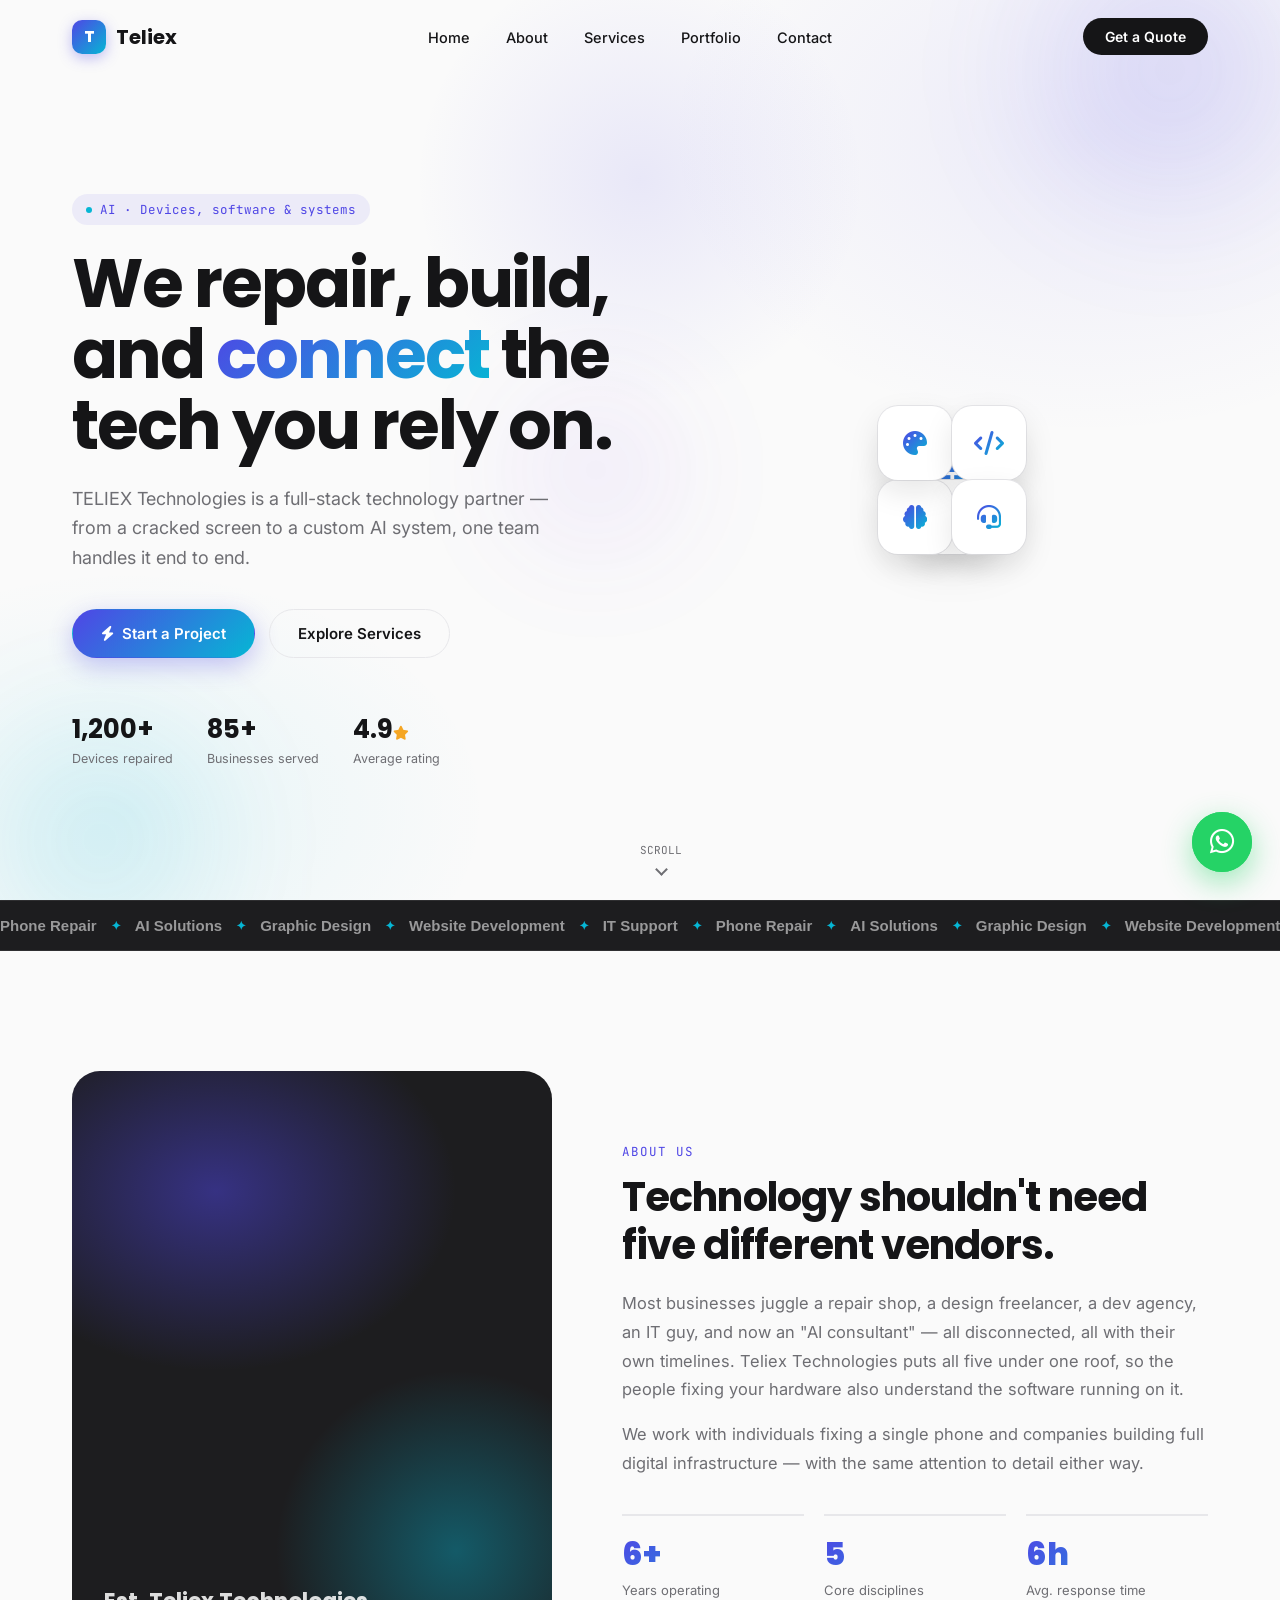
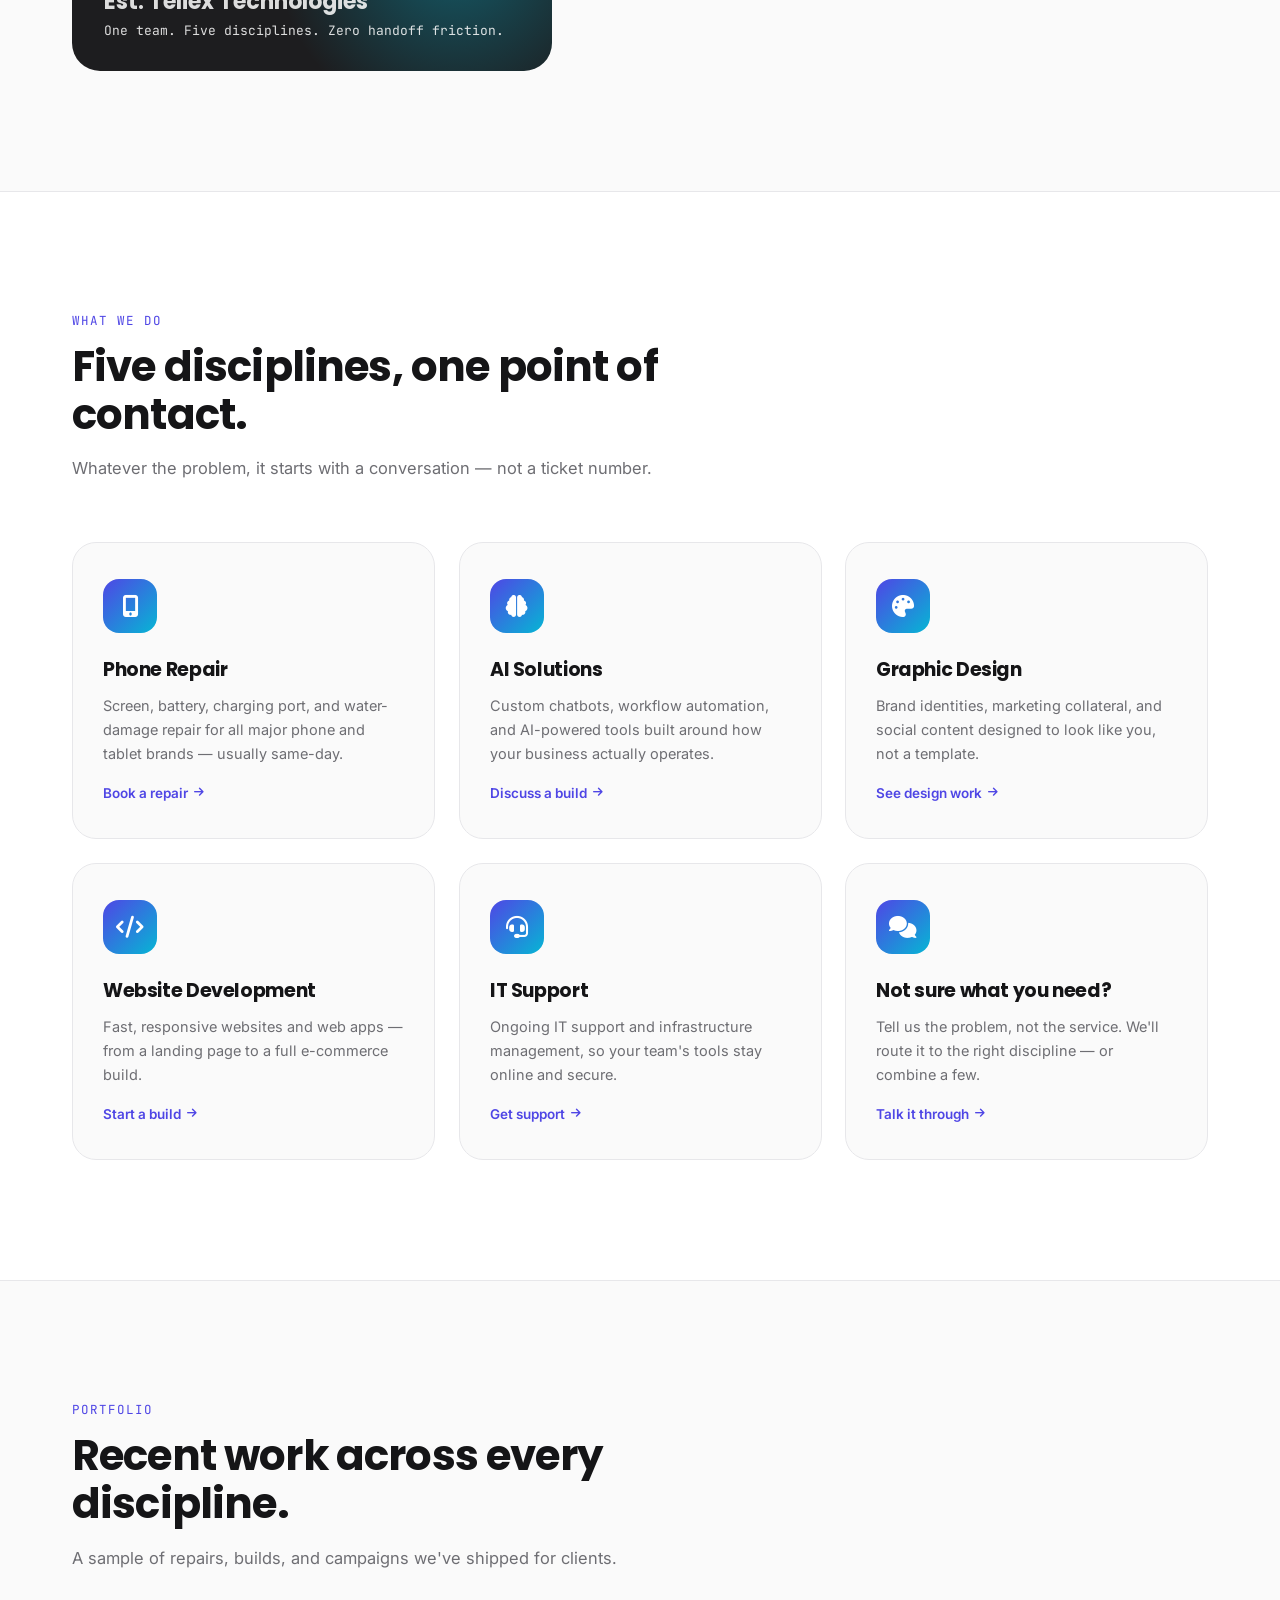
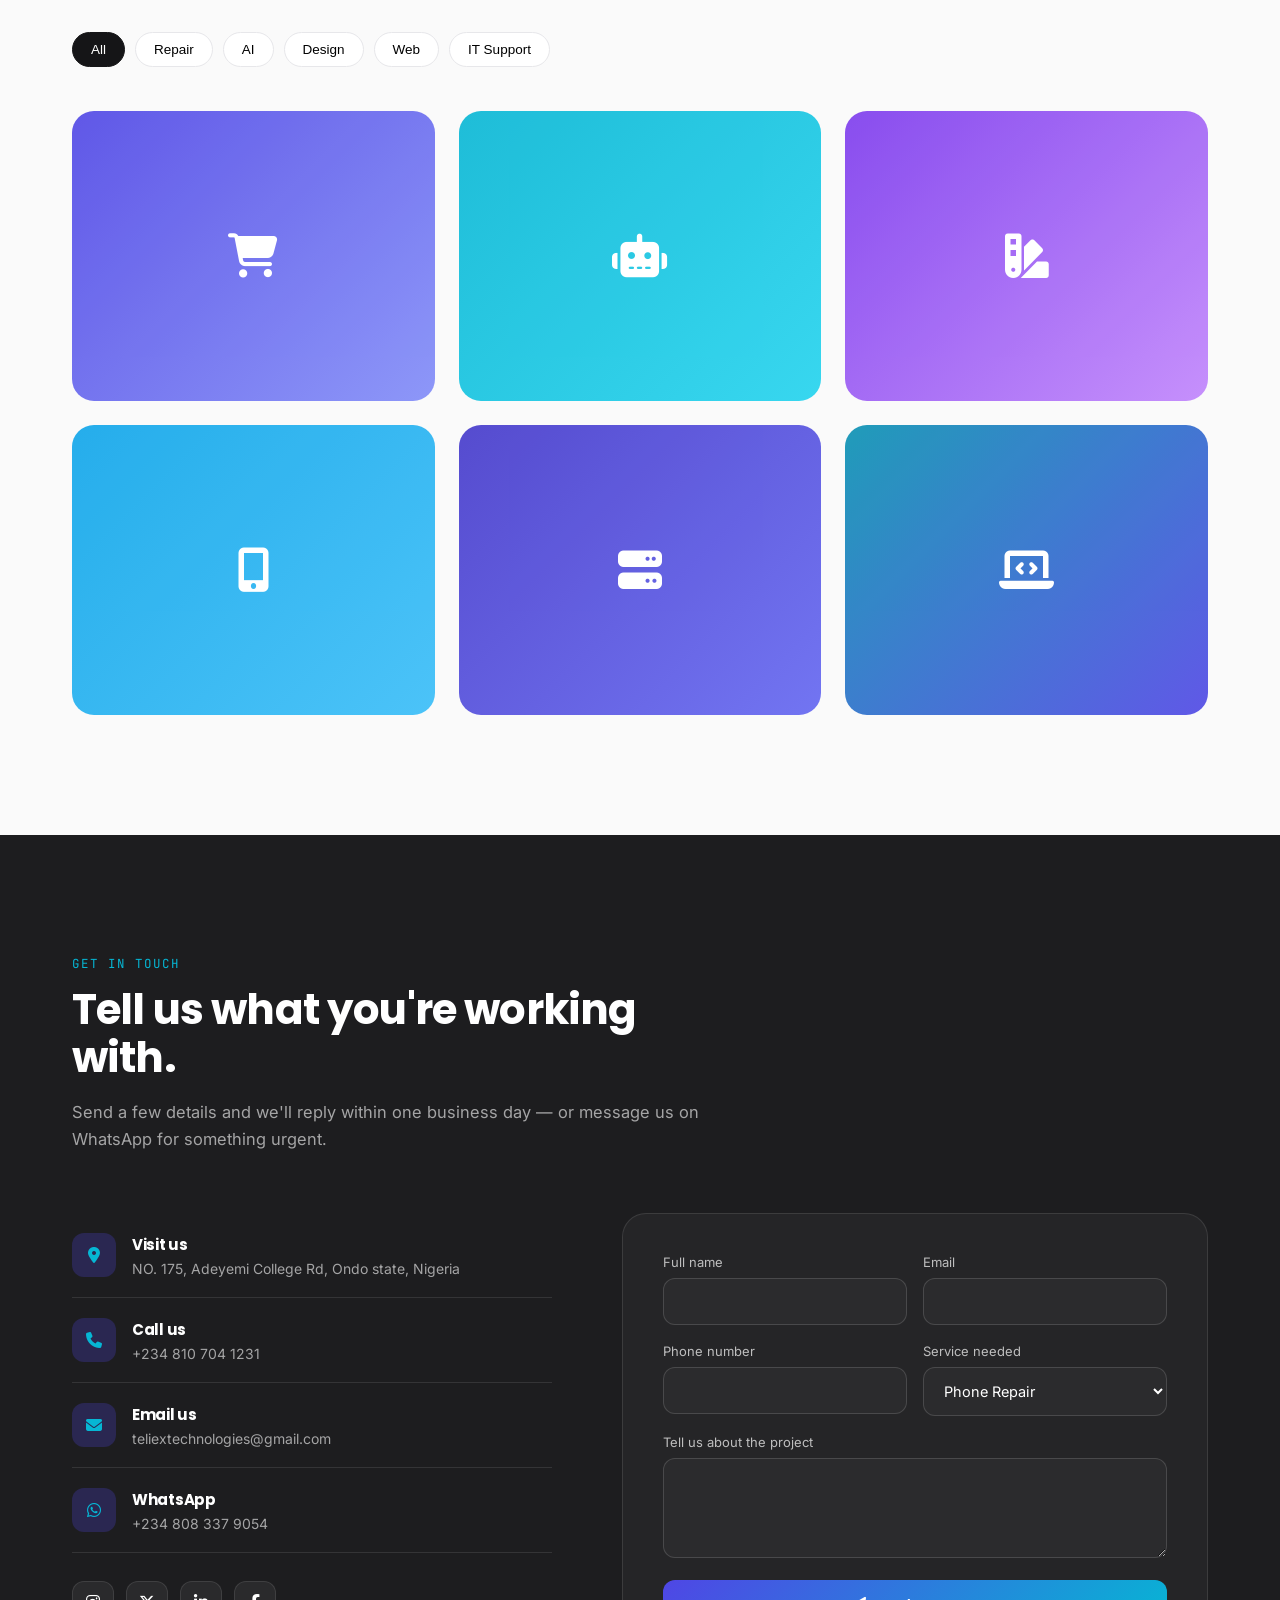
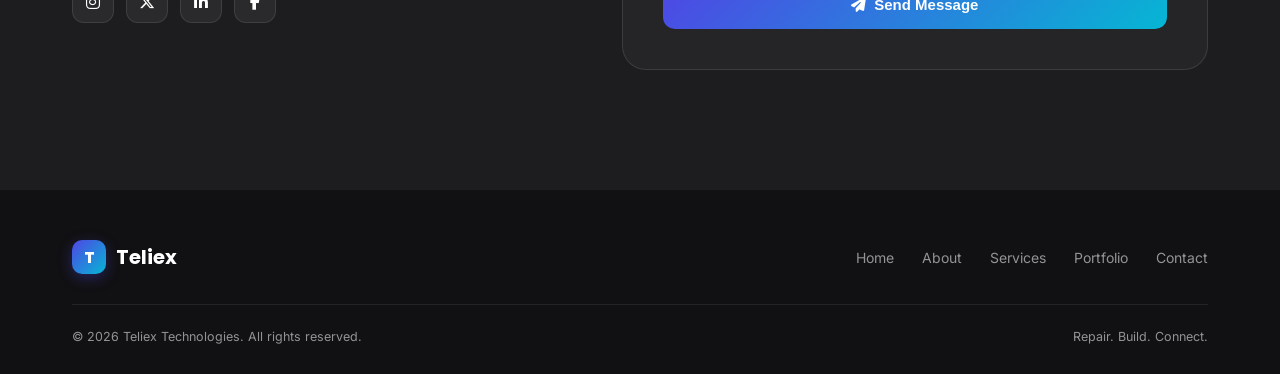
==== commit 1820f9e3: "Updated homepage" ====
--- a/index.html
+++ b/index.html
@@ -44,7 +44,7 @@
 ::selection{background:var(--indigo);color:#fff;}
 
 /* ---------- scroll reveal ---------- */
-.reveal{opacity:0;transform:translateY(28px);transition:opacity .8s var(--ease),transform .8s var(--ease);}
+.reveal{opacity:0;transform:translateY(28px);transition:opacity .7s var(--ease),transform .7s var(--ease);transition-delay:var(--rd,0s);}
 .reveal.in{opacity:1;transform:translateY(0);}
 
 /* ---------- NAV ---------- */
@@ -88,10 +88,40 @@
   display:flex;align-items:center;
   padding:140px 0 80px;
   position:relative;
+  overflow:hidden;
   background:
     radial-gradient(700px 500px at 85% 15%, rgba(79,70,229,.08), transparent 60%),
     radial-gradient(600px 400px at 10% 90%, rgba(6,182,212,.08), transparent 60%);
 }
+.hero-spotlight{
+  position:absolute;inset:0;pointer-events:none;z-index:1;
+  background:radial-gradient(320px circle at var(--mx,50%) var(--my,20%), rgba(79,70,229,.10), transparent 70%);
+  transition:background .1s linear;
+}
+.blob{
+  position:absolute;border-radius:50%;filter:blur(60px);z-index:0;opacity:.55;
+  animation:blobMove 18s ease-in-out infinite;
+}
+.blob-a{width:380px;height:380px;background:radial-gradient(circle,rgba(79,70,229,.35),transparent 70%);top:-120px;right:-80px;animation-duration:22s;}
+.blob-b{width:320px;height:320px;background:radial-gradient(circle,rgba(6,182,212,.3),transparent 70%);bottom:-100px;left:-60px;animation-duration:26s;animation-delay:-6s;}
+.blob-c{width:220px;height:220px;background:radial-gradient(circle,rgba(124,58,237,.25),transparent 70%);top:40%;left:38%;animation-duration:20s;animation-delay:-3s;}
+@keyframes blobMove{
+  0%,100%{transform:translate(0,0) scale(1);}
+  33%{transform:translate(30px,-40px) scale(1.08);}
+  66%{transform:translate(-25px,25px) scale(.94);}
+}
+.hero-grid{position:relative;z-index:2;}
+.scroll-cue{
+  position:absolute;bottom:26px;left:50%;transform:translateX(-50%);z-index:2;
+  display:flex;flex-direction:column;align-items:center;gap:8px;
+  font-family:'JetBrains Mono',monospace;font-size:11px;color:var(--ink-soft);
+  opacity:0;animation:fadeUp .8s var(--ease) 1.1s forwards;
+}
+.scroll-cue .chevron{
+  width:9px;height:9px;border-right:2px solid var(--ink-soft);border-bottom:2px solid var(--ink-soft);
+  transform:rotate(45deg);animation:cueBounce 1.8s ease-in-out infinite;
+}
+@keyframes cueBounce{0%,100%{transform:rotate(45deg) translate(0,0);opacity:.5;}50%{transform:rotate(45deg) translate(4px,4px);opacity:1;}}
 .hero-grid{display:grid;grid-template-columns:1.05fr .95fr;gap:60px;align-items:center;}
 .eyebrow{
   display:inline-flex;align-items:center;gap:8px;
@@ -104,7 +134,7 @@
   font-size:clamp(38px,5.4vw,68px);line-height:1.04;letter-spacing:-0.03em;
   opacity:0;animation:fadeUp .9s var(--ease) .22s forwards;
 }
-.hero h1 .grad{background:var(--gradient);-webkit-background-clip:text;background-clip:text;color:transparent;}
+.hero h1 .grad{background:var(--gradient);-webkit-background-clip:text;background-clip:text;color:transparent;display:inline-block;}
 .hero p{
   font-size:18px;color:var(--ink-soft);max-width:480px;margin-top:22px;line-height:1.65;
   opacity:0;animation:fadeUp .9s var(--ease) .36s forwards;
@@ -115,8 +145,14 @@
 .btn{
   padding:14px 28px;border-radius:100px;font-weight:600;font-size:15px;
   display:inline-flex;align-items:center;gap:8px;transition:transform .3s var(--ease),box-shadow .3s var(--ease);
-  border:1px solid transparent;cursor:pointer;
-}
+  border:1px solid transparent;cursor:pointer;position:relative;overflow:hidden;
+}
+.ripple{
+  position:absolute;border-radius:50%;background:rgba(255,255,255,.55);
+  transform:scale(0);animation:rippleAnim .6s ease-out forwards;pointer-events:none;
+}
+.btn-ghost .ripple{background:rgba(79,70,229,.25);}
+@keyframes rippleAnim{to{transform:scale(1);opacity:0;}}
 .btn-primary{background:var(--gradient);color:#fff;box-shadow:0 8px 24px rgba(79,70,229,.3);}
 .btn-primary:hover{transform:translateY(-3px);box-shadow:0 12px 30px rgba(79,70,229,.4);}
 .btn-ghost{background:transparent;border-color:var(--line);color:var(--ink);}
@@ -163,6 +199,23 @@
 @keyframes floaty{0%,100%{transform:translateY(0) translateX(var(--tx,0));}50%{transform:translateY(-10px) translateX(var(--tx,0));}}
 .node.n2, .node.n3{--tx:0;}
 
+/* ---------- MARQUEE ---------- */
+.marquee{
+  position:relative;overflow:hidden;background:var(--dark);padding:16px 0;
+  border-top:1px solid rgba(255,255,255,.08);border-bottom:1px solid rgba(255,255,255,.08);
+}
+.marquee-track{
+  display:flex;width:max-content;gap:14px;white-space:nowrap;
+  animation:marqueeScroll 26s linear infinite;
+}
+.marquee-track span{
+  font-family:'Poppins',sans-serif;font-weight:600;font-size:15px;color:rgba(255,255,255,.55);
+  display:inline-flex;align-items:center;gap:14px;
+}
+.marquee-track .msep{color:var(--cyan);font-size:12px;}
+@keyframes marqueeScroll{from{transform:translateX(0);}to{transform:translateX(-50%);}}
+.marquee:hover .marquee-track{animation-play-state:paused;}
+
 /* ---------- SECTION HEADS ---------- */
 .section-head{max-width:640px;margin-bottom:60px;}
 .section-tag{
@@ -198,8 +251,9 @@
 .service-grid{display:grid;grid-template-columns:repeat(3,1fr);gap:24px;}
 .service-card{
   padding:36px 30px;border-radius:24px;border:1px solid var(--line);background:var(--bg);
-  transition:transform .45s var(--ease),box-shadow .45s var(--ease),border-color .45s var(--ease);
+  transition:transform .25s var(--ease),box-shadow .45s var(--ease),border-color .45s var(--ease);
   position:relative;overflow:hidden;
+  transform-style:preserve-3d;will-change:transform;
 }
 .service-card::before{
   content:'';position:absolute;top:0;left:0;right:0;height:3px;background:var(--gradient);
@@ -339,6 +393,8 @@
 
 @media (prefers-reduced-motion:reduce){
   *{animation-duration:0.01ms !important;animation-iteration-count:1 !important;transition-duration:0.01ms !important;scroll-behavior:auto !important;}
+  .marquee-track{animation:none !important;}
+  .blob{display:none;}
 }
 
 /* focus visibility */
@@ -370,33 +426,53 @@
 
 <!-- HERO -->
 <section class="hero" id="home">
+  <div class="blob blob-a" aria-hidden="true"></div>
+  <div class="blob blob-b" aria-hidden="true"></div>
+  <div class="blob blob-c" aria-hidden="true"></div>
+  <div class="hero-spotlight" id="heroSpotlight" aria-hidden="true"></div>
   <div class="container hero-grid">
     <div>
       <div class="eyebrow"><span class="dot"></span>AI · Devices, software &amp; systems</div>
-      <h1>We repair, build, and <span class="grad">connect</span> the tech you rely on.</h1>
+      <h1>We repair, build, and <span class="grad" id="heroCycle">connect</span> the tech you rely on.</h1>
       <p>TELIEX Technologies is a full-stack technology partner — from a cracked screen to a custom AI system, one team handles it end to end.</p>
       <div class="hero-actions">
         <a href="#contact" class="btn btn-primary"><i class="fa-solid fa-bolt"></i> Start a Project</a>
         <a href="#services" class="btn btn-ghost">Explore Services</a>
       </div>
       <div class="hero-meta">
-        <div><div class="num">1,200+</div><div class="lbl">Devices repaired</div></div>
-        <div><div class="num">85+</div><div class="lbl">Businesses served</div></div>
-        <div><div class="num">4.9<i class="fa-solid fa-star" style="font-size:14px;color:#F5A623;"></i></div><div class="lbl">Average rating</div></div>
+        <div><div class="num" data-count="1200" data-suffix="+">0</div><div class="lbl">Devices repaired</div></div>
+        <div><div class="num" data-count="85" data-suffix="+">0</div><div class="lbl">Businesses served</div></div>
+        <div><div class="num"><span data-count="4.9" data-decimal="1">0</span><i class="fa-solid fa-star" style="font-size:14px;color:#F5A623;"></i></div><div class="lbl">Average rating</div></div>
       </div>
     </div>
     <div class="core-wrap" aria-hidden="true">
       <div class="core-ring"></div>
       <div class="core-ring r2"></div>
       <div class="core-hub"><span class="logo-mark">T</span></div>
-      <div class="node n1"><i class="fa-solid fa-mobiLe-screen-button"></i></div>
+      <div class="node n1"><i class="fa-solid fa-mobile-screen-button"></i></div>
       <div class="node n2"><i class="fa-solid fa-brain"></i></div>
       <div class="node n3"><i class="fa-solid fa-palette"></i></div>
       <div class="node n4"><i class="fa-solid fa-code"></i></div>
       <div class="node n5"><i class="fa-solid fa-headset"></i></div>
     </div>
   </div>
+  <div class="scroll-cue"><span>SCROLL</span><span class="chevron"></span></div>
 </section>
+
+<div class="marquee" aria-hidden="true">
+  <div class="marquee-track">
+    <span>Phone Repair</span><span class="msep">✦</span>
+    <span>AI Solutions</span><span class="msep">✦</span>
+    <span>Graphic Design</span><span class="msep">✦</span>
+    <span>Website Development</span><span class="msep">✦</span>
+    <span>IT Support</span><span class="msep">✦</span>
+    <span>Phone Repair</span><span class="msep">✦</span>
+    <span>AI Solutions</span><span class="msep">✦</span>
+    <span>Graphic Design</span><span class="msep">✦</span>
+    <span>Website Development</span><span class="msep">✦</span>
+    <span>IT Support</span><span class="msep">✦</span>
+  </div>
+</div>
 
 <!-- ABOUT -->
 <section class="about" id="about">
@@ -410,9 +486,9 @@
       <p>Most businesses juggle a repair shop, a design freelancer, a dev agency, an IT guy, and now an "AI consultant" — all disconnected, all with their own timelines. Teliex Technologies puts all five under one roof, so the people fixing your hardware also understand the software running on it.</p>
       <p>We work with individuals fixing a single phone and companies building full digital infrastructure — with the same attention to detail either way.</p>
       <div class="stat-row">
-        <div class="stat"><div class="num">6+</div><div class="lbl">Years operating</div></div>
-        <div class="stat"><div class="num">5</div><div class="lbl">Core disciplines</div></div>
-        <div class="stat"><div class="num">6h</div><div class="lbl">Avg. response time</div></div>
+        <div class="stat"><div class="num"><span data-count="6" data-suffix="+">0</span></div><div class="lbl">Years operating</div></div>
+        <div class="stat"><div class="num"><span data-count="5">0</span></div><div class="lbl">Core disciplines</div></div>
+        <div class="stat"><div class="num"><span data-count="6" data-suffix="h">0</span></div><div class="lbl">Avg. response time</div></div>
       </div>
     </div>
   </div>
@@ -620,8 +696,18 @@
 burger.addEventListener('keydown', e => { if(e.key === 'Enter' || e.key === ' ') toggleNav(); });
 navLinks.querySelectorAll('a').forEach(a => a.addEventListener('click', () => navLinks.classList.remove('open')));
 
-// scroll reveal
+// scroll reveal (with staggered delay for siblings inside the same grid)
 const revealEls = document.querySelectorAll('.reveal');
+const staggerGroups = ['.service-grid', '.portfolio-grid', '.stat-row'];
+staggerGroups.forEach(sel => {
+  document.querySelectorAll(sel).forEach(group => {
+    Array.from(group.children).forEach((child, i) => {
+      if(child.classList.contains('reveal') || child.matches('.reveal')) {
+        child.style.setProperty('--rd', (i * 0.08) + 's');
+      }
+    });
+  });
+});
 const io = new IntersectionObserver((entries) => {
   entries.forEach(entry => {
     if(entry.isIntersecting){
@@ -631,6 +717,94 @@
   });
 }, { threshold: 0.15 });
 revealEls.forEach(el => io.observe(el));
+
+// count-up numbers (hero stats + about stats)
+const reduceMotion = window.matchMedia('(prefers-reduced-motion: reduce)').matches;
+const counters = document.querySelectorAll('[data-count]');
+function animateCount(el){
+  const target = parseFloat(el.dataset.count);
+  const decimals = parseInt(el.dataset.decimal || '0', 10);
+  const suffix = el.dataset.suffix || '';
+  if(reduceMotion){ el.textContent = target.toFixed(decimals) + suffix; return; }
+  const duration = 1400;
+  const start = performance.now();
+  function tick(now){
+    const p = Math.min((now - start) / duration, 1);
+    const eased = 1 - Math.pow(1 - p, 3);
+    const val = target * eased;
+    el.textContent = (decimals ? val.toFixed(decimals) : Math.round(val).toLocaleString()) + suffix;
+    if(p < 1) requestAnimationFrame(tick);
+  }
+  requestAnimationFrame(tick);
+}
+const countIO = new IntersectionObserver((entries) => {
+  entries.forEach(entry => {
+    if(entry.isIntersecting){
+      animateCount(entry.target);
+      countIO.unobserve(entry.target);
+    }
+  });
+}, { threshold: 0.5 });
+counters.forEach(el => countIO.observe(el));
+
+// hero cursor spotlight
+const heroEl = document.querySelector('.hero');
+const spotlight = document.getElementById('heroSpotlight');
+if(heroEl && spotlight && !reduceMotion){
+  heroEl.addEventListener('mousemove', (e) => {
+    const rect = heroEl.getBoundingClientRect();
+    const mx = ((e.clientX - rect.left) / rect.width) * 100;
+    const my = ((e.clientY - rect.top) / rect.height) * 100;
+    spotlight.style.setProperty('--mx', mx + '%');
+    spotlight.style.setProperty('--my', my + '%');
+  });
+}
+
+// service card tilt on hover
+if(!reduceMotion && window.matchMedia('(hover: hover)').matches){
+  document.querySelectorAll('.service-card').forEach(card => {
+    card.addEventListener('mousemove', (e) => {
+      const r = card.getBoundingClientRect();
+      const px = (e.clientX - r.left) / r.width - 0.5;
+      const py = (e.clientY - r.top) / r.height - 0.5;
+      card.style.transform = `translateY(-8px) rotateX(${(-py * 8).toFixed(2)}deg) rotateY(${(px * 8).toFixed(2)}deg)`;
+    });
+    card.addEventListener('mouseleave', () => { card.style.transform = ''; });
+  });
+}
+
+// button ripple
+document.querySelectorAll('.btn').forEach(btn => {
+  btn.addEventListener('click', function(e){
+    const r = this.getBoundingClientRect();
+    const ripple = document.createElement('span');
+    const size = Math.max(r.width, r.height) * 1.6;
+    ripple.className = 'ripple';
+    ripple.style.width = ripple.style.height = size + 'px';
+    ripple.style.left = (e.clientX - r.left - size / 2) + 'px';
+    ripple.style.top = (e.clientY - r.top - size / 2) + 'px';
+    this.appendChild(ripple);
+    ripple.addEventListener('animationend', () => ripple.remove());
+  });
+});
+
+// hero headline word cycle
+const heroCycle = document.getElementById('heroCycle');
+if(heroCycle && !reduceMotion){
+  const words = ['connect', 'upgrade', 'automate', 'secure'];
+  let wi = 0;
+  setInterval(() => {
+    wi = (wi + 1) % words.length;
+    heroCycle.style.opacity = '0';
+    heroCycle.style.transform = 'translateY(6px)';
+    setTimeout(() => {
+      heroCycle.textContent = words[wi];
+      heroCycle.style.transition = 'opacity .35s ease, transform .35s ease';
+      heroCycle.style.opacity = '1';
+      heroCycle.style.transform = 'translateY(0)';
+    }, 220);
+  }, 2600);
+}
 
 // portfolio filter
 const filterBtns = document.querySelectorAll('.filter-btn');
@@ -672,4 +846,4 @@
 });
 </script>
 </body>
-</html>+</html>
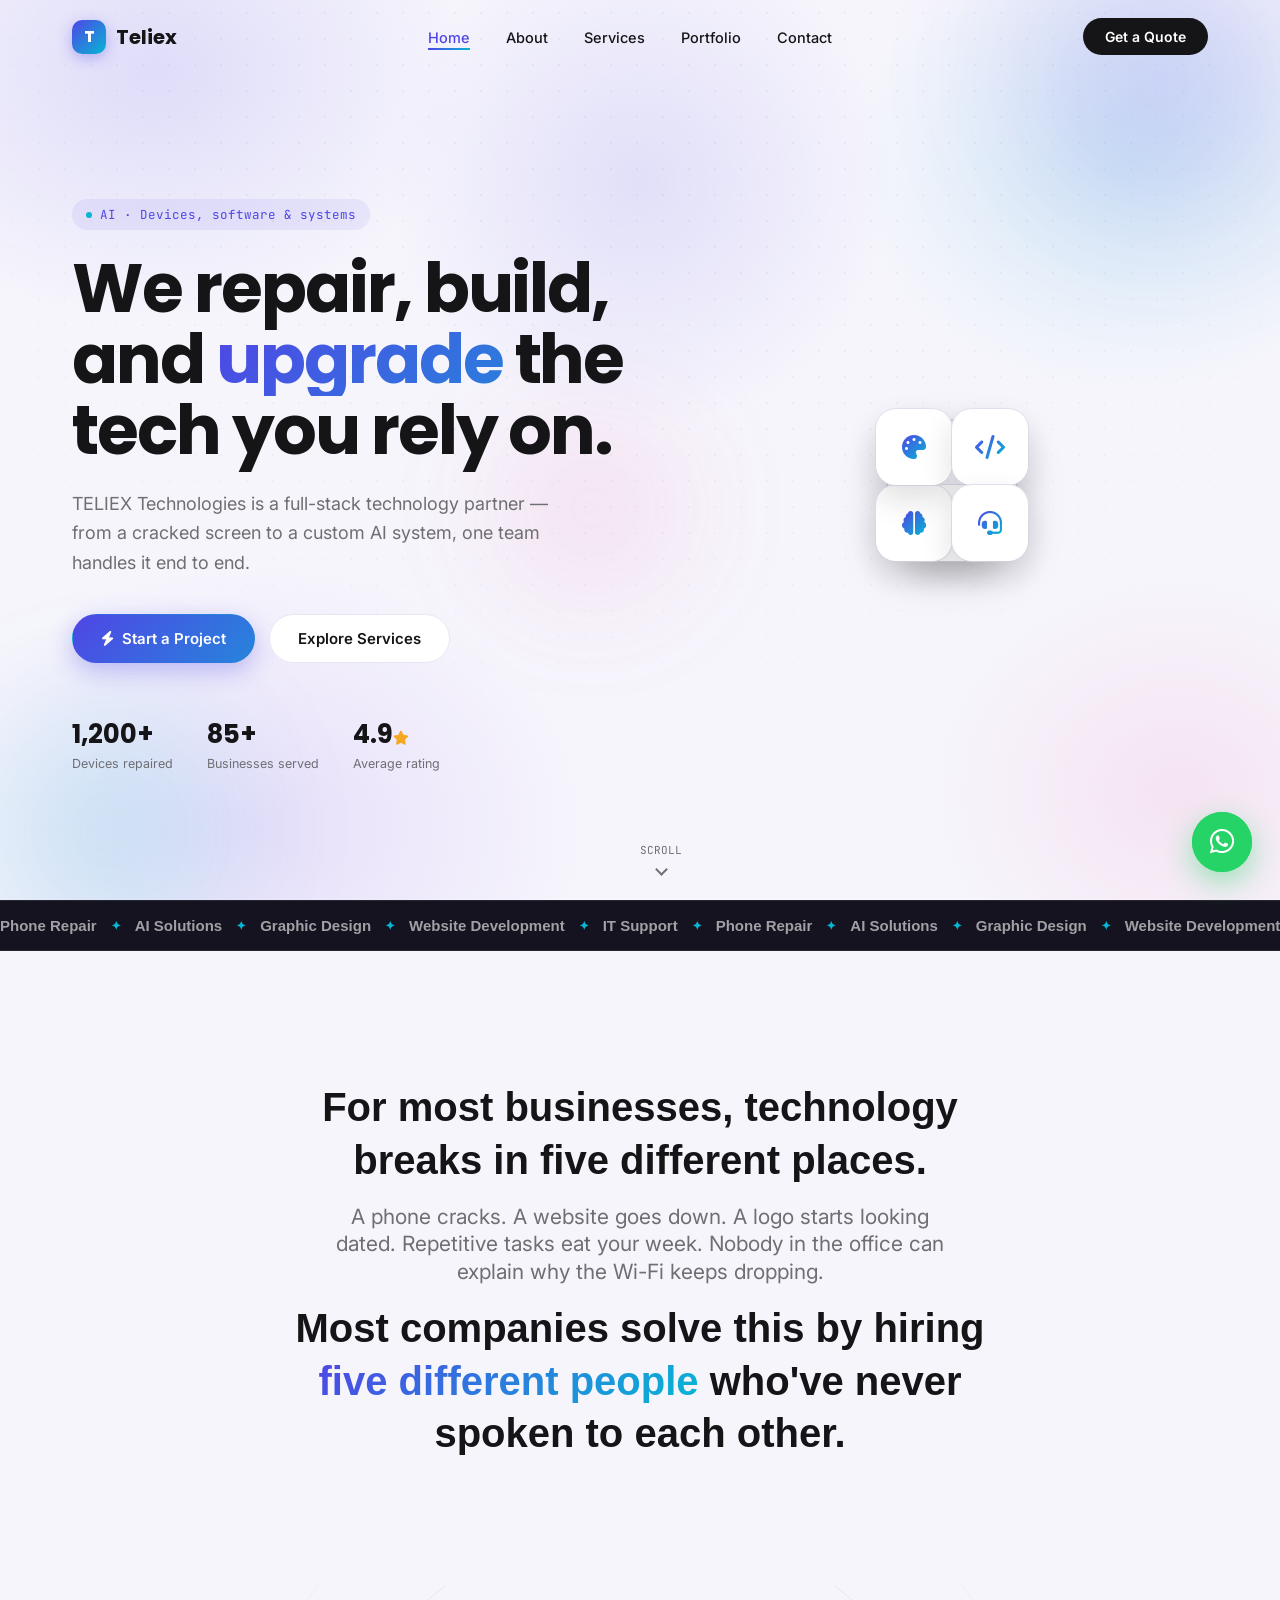
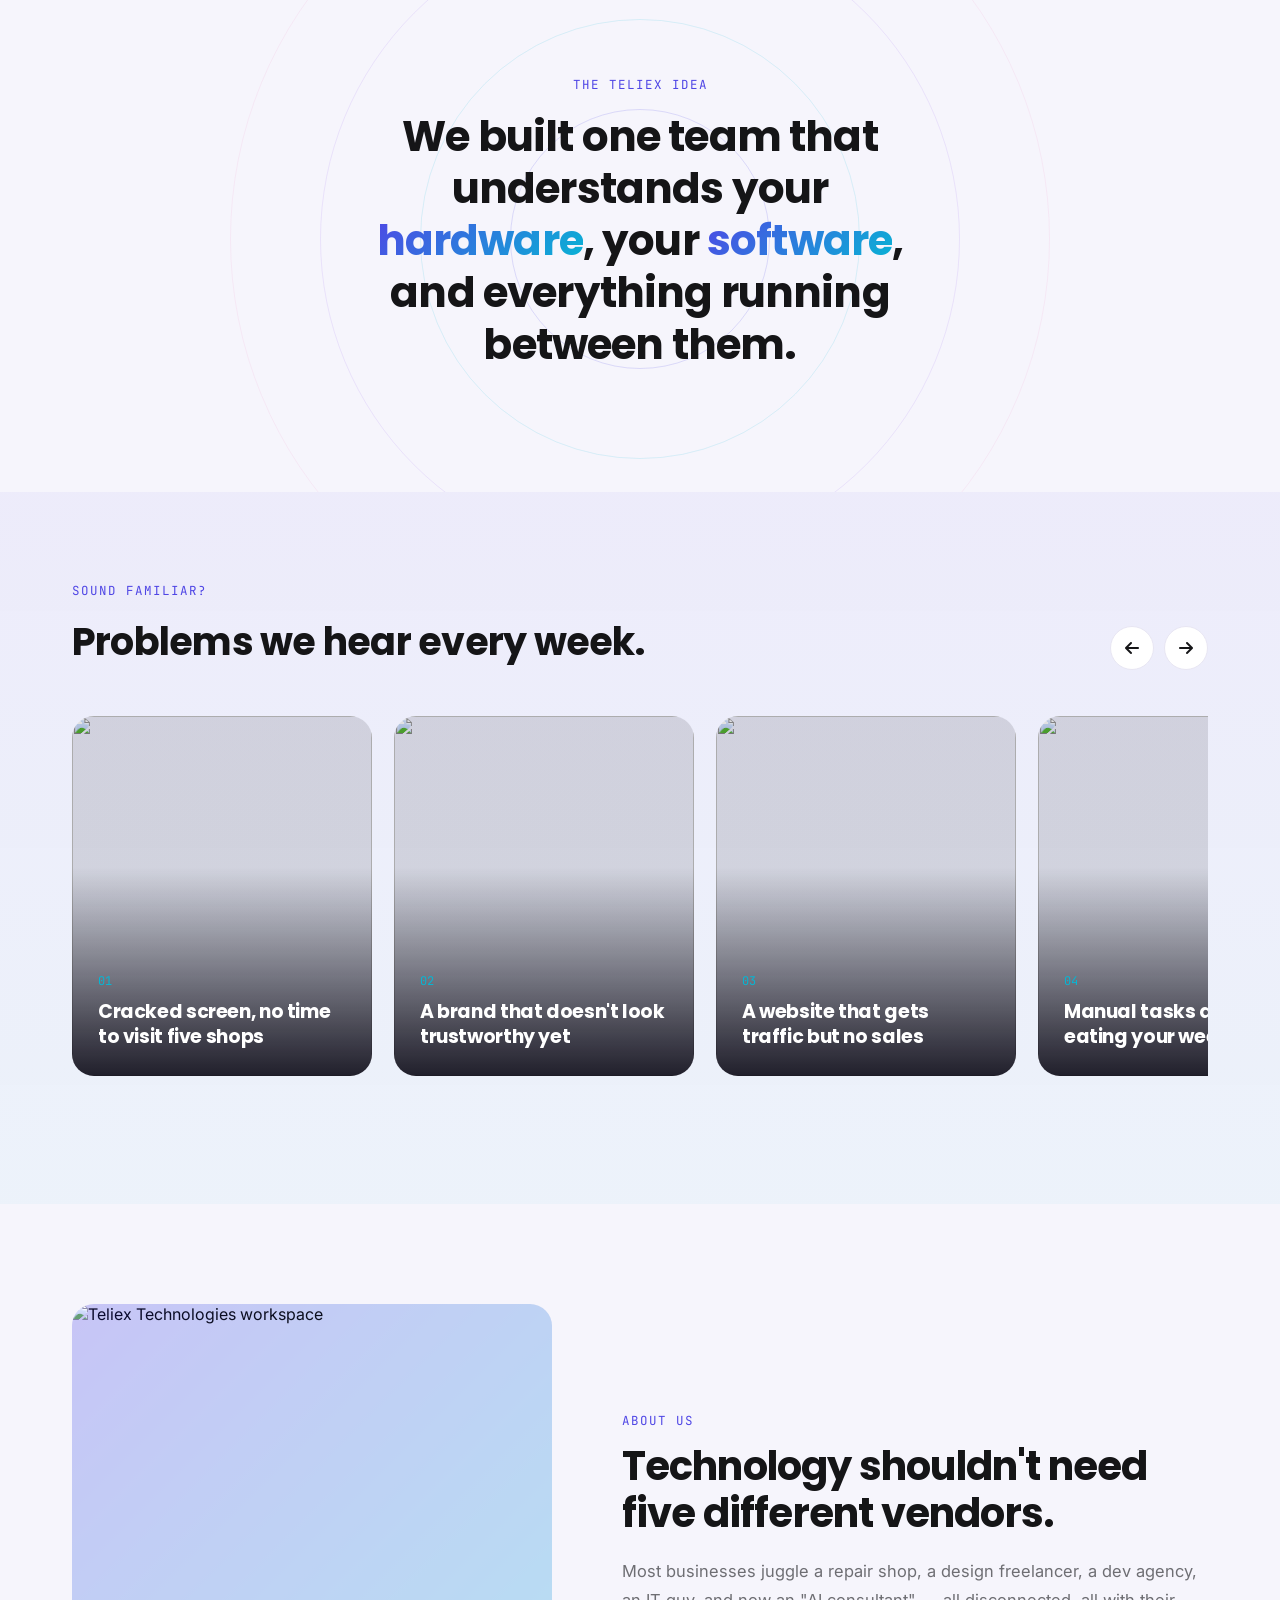
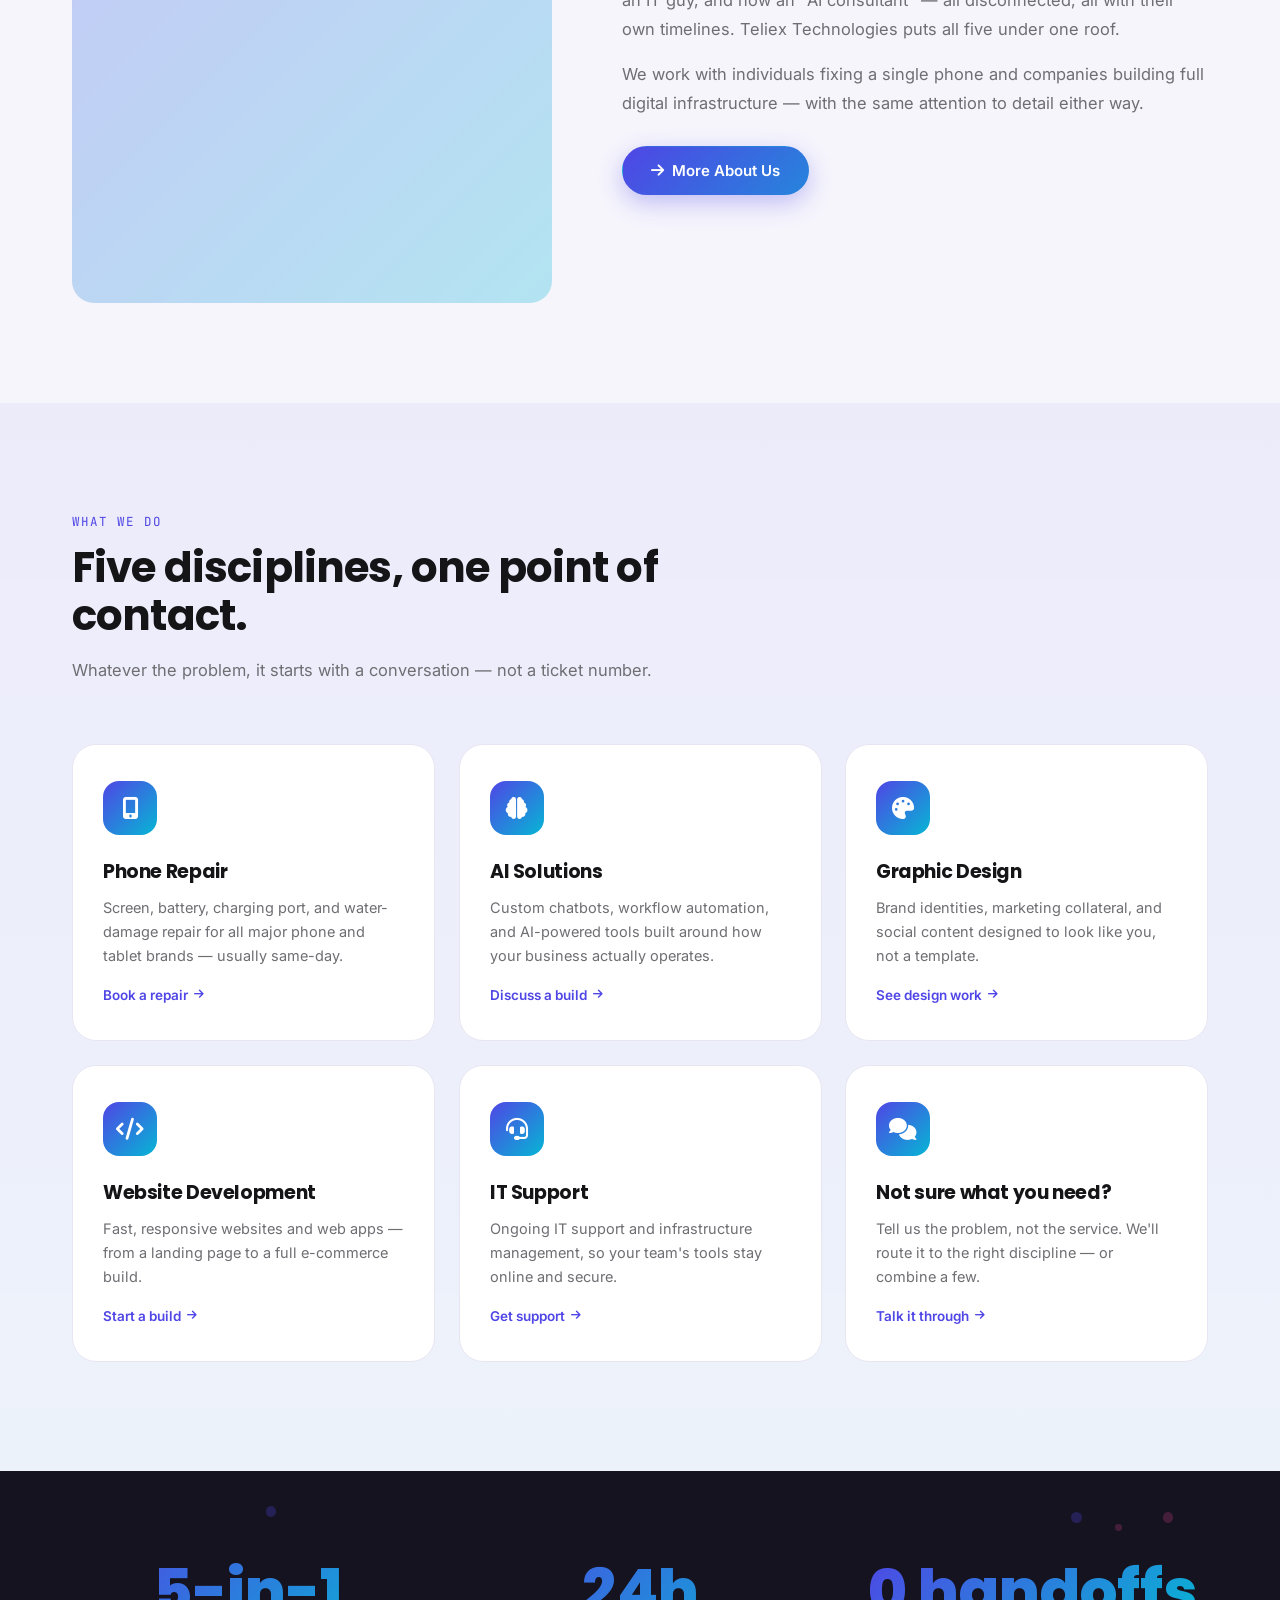
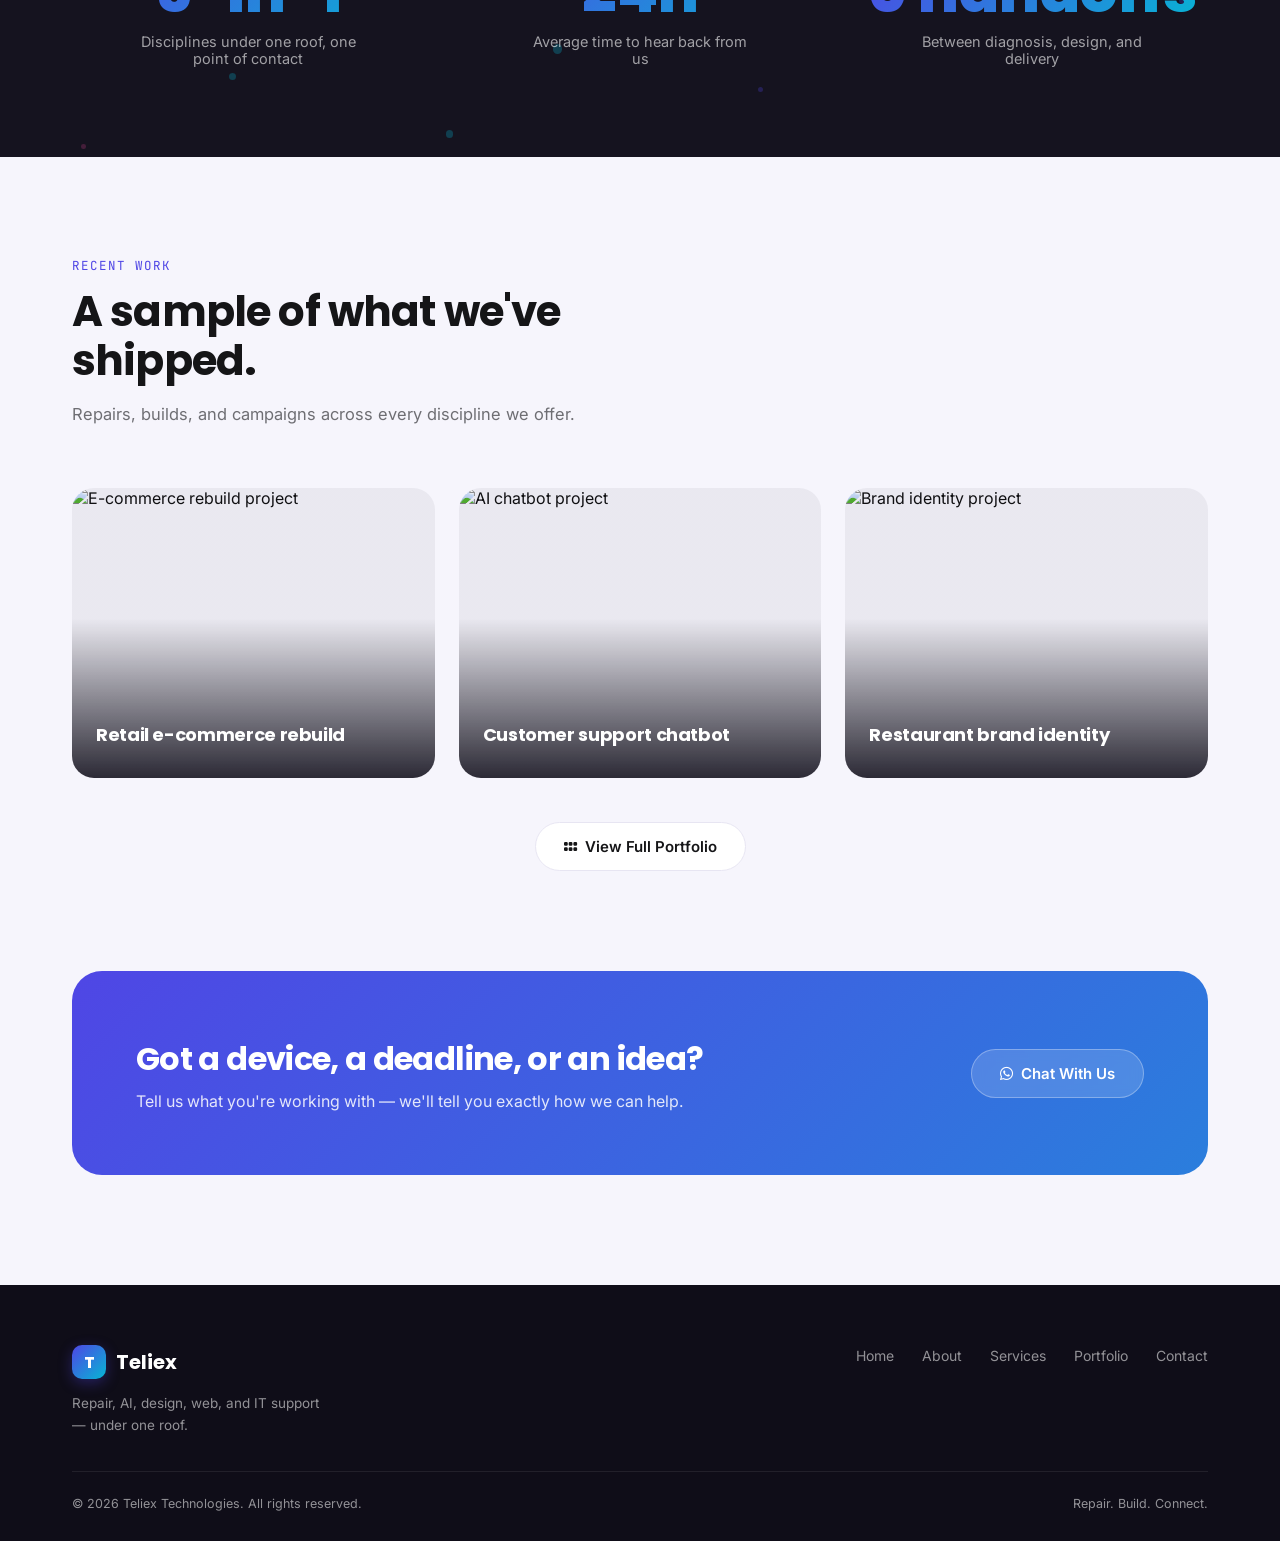
==== commit 6b366ca7: "Updated Teliex Technologies website" ====
--- a/index.html
+++ b/index.html
@@ -6,420 +6,25 @@
 <title>Teliex Technologies — Repair. Build. Connect.</title>
 <link rel="preconnect" href="https://cdnjs.cloudflare.com">
 <link href="https://cdnjs.cloudflare.com/ajax/libs/font-awesome/6.5.1/css/all.min.css" rel="stylesheet">
-<style>
-@import url('https://fonts.googleapis.com/css2?family=Poppins:wght@400;500;600;700;800&family=Inter:wght@400;500;600;700&family=JetBrains+Mono:wght@400;500&display=swap');
-
-:root{
-  --bg:#FAFAFA;
-  --surface:#FFFFFF;
-  --ink:#151517;
-  --ink-soft:#6E6E73;
-  --line:#E7E7EA;
-  --indigo:#4F46E5;
-  --cyan:#06B6D4;
-  --gradient:linear-gradient(135deg,var(--indigo),var(--cyan));
-  --dark:#1D1D1F;
-  --whatsapp:#25D366;
-  --radius:20px;
-  --ease:cubic-bezier(.16,1,.3,1);
-}
-
-*{margin:0;padding:0;box-sizing:border-box;}
-html{scroll-behavior:smooth;}
-body{
-  background:var(--bg);
-  color:var(--ink);
-  font-family:'Inter',sans-serif;
-  overflow-x:hidden;
-  -webkit-font-smoothing:antialiased;
-}
-h1,h2,h3,h4{font-family:'Poppins',sans-serif;font-weight:700;letter-spacing:-0.02em;}
-a{text-decoration:none;color:inherit;}
-ul{list-style:none;}
-img{max-width:100%;display:block;}
-.mono{font-family:'JetBrains Mono',monospace;}
-.container{max-width:1200px;margin:0 auto;padding:0 32px;}
-section{position:relative;}
-
-::selection{background:var(--indigo);color:#fff;}
-
-/* ---------- scroll reveal ---------- */
-.reveal{opacity:0;transform:translateY(28px);transition:opacity .7s var(--ease),transform .7s var(--ease);transition-delay:var(--rd,0s);}
-.reveal.in{opacity:1;transform:translateY(0);}
-
-/* ---------- NAV ---------- */
-header{
-  position:fixed;top:0;left:0;right:0;z-index:1000;
-  padding:18px 0;
-  transition:background .4s var(--ease),padding .4s var(--ease),box-shadow .4s var(--ease);
-}
-header.scrolled{
-  background:rgba(250,250,250,0.75);
-  backdrop-filter:blur(16px) saturate(180%);
-  -webkit-backdrop-filter:blur(16px) saturate(180%);
-  padding:12px 0;
-  box-shadow:0 1px 0 var(--line);
-}
-nav{display:flex;align-items:center;justify-content:space-between;}
-.logo{display:flex;align-items:center;gap:10px;font-family:'Poppins',sans-serif;font-weight:700;font-size:20px;}
-.logo-mark{
-  width:34px;height:34px;border-radius:10px;background:var(--gradient);
-  display:flex;align-items:center;justify-content:center;color:#fff;font-size:15px;font-weight:800;
-  box-shadow:0 4px 14px rgba(79,70,229,.35);
-}
-.nav-links{display:flex;gap:36px;align-items:center;}
-.nav-links a{font-size:14.5px;font-weight:500;color:var(--ink);position:relative;padding:4px 0;}
-.nav-links a::after{
-  content:'';position:absolute;bottom:0;left:0;width:0;height:2px;background:var(--gradient);
-  transition:width .3s var(--ease);
-}
-.nav-links a:hover::after{width:100%;}
-.nav-cta{
-  background:var(--ink);color:#fff;padding:10px 22px;border-radius:100px;font-size:14px;font-weight:600;
-  transition:transform .3s var(--ease),background .3s var(--ease);
-}
-.nav-cta:hover{transform:translateY(-2px);background:var(--indigo);}
-.burger{display:none;flex-direction:column;gap:5px;cursor:pointer;z-index:1100;}
-.burger span{width:24px;height:2px;background:var(--ink);transition:.3s;}
-
-/* ---------- HERO ---------- */
-.hero{
-  min-height:100vh;
-  display:flex;align-items:center;
-  padding:140px 0 80px;
-  position:relative;
-  overflow:hidden;
-  background:
-    radial-gradient(700px 500px at 85% 15%, rgba(79,70,229,.08), transparent 60%),
-    radial-gradient(600px 400px at 10% 90%, rgba(6,182,212,.08), transparent 60%);
-}
-.hero-spotlight{
-  position:absolute;inset:0;pointer-events:none;z-index:1;
-  background:radial-gradient(320px circle at var(--mx,50%) var(--my,20%), rgba(79,70,229,.10), transparent 70%);
-  transition:background .1s linear;
-}
-.blob{
-  position:absolute;border-radius:50%;filter:blur(60px);z-index:0;opacity:.55;
-  animation:blobMove 18s ease-in-out infinite;
-}
-.blob-a{width:380px;height:380px;background:radial-gradient(circle,rgba(79,70,229,.35),transparent 70%);top:-120px;right:-80px;animation-duration:22s;}
-.blob-b{width:320px;height:320px;background:radial-gradient(circle,rgba(6,182,212,.3),transparent 70%);bottom:-100px;left:-60px;animation-duration:26s;animation-delay:-6s;}
-.blob-c{width:220px;height:220px;background:radial-gradient(circle,rgba(124,58,237,.25),transparent 70%);top:40%;left:38%;animation-duration:20s;animation-delay:-3s;}
-@keyframes blobMove{
-  0%,100%{transform:translate(0,0) scale(1);}
-  33%{transform:translate(30px,-40px) scale(1.08);}
-  66%{transform:translate(-25px,25px) scale(.94);}
-}
-.hero-grid{position:relative;z-index:2;}
-.scroll-cue{
-  position:absolute;bottom:26px;left:50%;transform:translateX(-50%);z-index:2;
-  display:flex;flex-direction:column;align-items:center;gap:8px;
-  font-family:'JetBrains Mono',monospace;font-size:11px;color:var(--ink-soft);
-  opacity:0;animation:fadeUp .8s var(--ease) 1.1s forwards;
-}
-.scroll-cue .chevron{
-  width:9px;height:9px;border-right:2px solid var(--ink-soft);border-bottom:2px solid var(--ink-soft);
-  transform:rotate(45deg);animation:cueBounce 1.8s ease-in-out infinite;
-}
-@keyframes cueBounce{0%,100%{transform:rotate(45deg) translate(0,0);opacity:.5;}50%{transform:rotate(45deg) translate(4px,4px);opacity:1;}}
-.hero-grid{display:grid;grid-template-columns:1.05fr .95fr;gap:60px;align-items:center;}
-.eyebrow{
-  display:inline-flex;align-items:center;gap:8px;
-  font-family:'JetBrains Mono',monospace;font-size:12.5px;color:var(--indigo);
-  background:rgba(79,70,229,.08);padding:7px 14px;border-radius:100px;margin-bottom:24px;
-  opacity:0;animation:fadeUp .8s var(--ease) .1s forwards;
-}
-.eyebrow .dot{width:6px;height:6px;border-radius:50%;background:var(--cyan);animation:pulse 1.6s infinite;}
-.hero h1{
-  font-size:clamp(38px,5.4vw,68px);line-height:1.04;letter-spacing:-0.03em;
-  opacity:0;animation:fadeUp .9s var(--ease) .22s forwards;
-}
-.hero h1 .grad{background:var(--gradient);-webkit-background-clip:text;background-clip:text;color:transparent;display:inline-block;}
-.hero p{
-  font-size:18px;color:var(--ink-soft);max-width:480px;margin-top:22px;line-height:1.65;
-  opacity:0;animation:fadeUp .9s var(--ease) .36s forwards;
-}
-.hero-actions{display:flex;gap:14px;margin-top:36px;flex-wrap:wrap;
-  opacity:0;animation:fadeUp .9s var(--ease) .5s forwards;
-}
-.btn{
-  padding:14px 28px;border-radius:100px;font-weight:600;font-size:15px;
-  display:inline-flex;align-items:center;gap:8px;transition:transform .3s var(--ease),box-shadow .3s var(--ease);
-  border:1px solid transparent;cursor:pointer;position:relative;overflow:hidden;
-}
-.ripple{
-  position:absolute;border-radius:50%;background:rgba(255,255,255,.55);
-  transform:scale(0);animation:rippleAnim .6s ease-out forwards;pointer-events:none;
-}
-.btn-ghost .ripple{background:rgba(79,70,229,.25);}
-@keyframes rippleAnim{to{transform:scale(1);opacity:0;}}
-.btn-primary{background:var(--gradient);color:#fff;box-shadow:0 8px 24px rgba(79,70,229,.3);}
-.btn-primary:hover{transform:translateY(-3px);box-shadow:0 12px 30px rgba(79,70,229,.4);}
-.btn-ghost{background:transparent;border-color:var(--line);color:var(--ink);}
-.btn-ghost:hover{transform:translateY(-3px);border-color:var(--ink);}
-.hero-meta{display:flex;gap:34px;margin-top:52px;
-  opacity:0;animation:fadeUp .9s var(--ease) .64s forwards;
-}
-.hero-meta .num{font-family:'Poppins',sans-serif;font-weight:700;font-size:26px;}
-.hero-meta .lbl{font-size:12.5px;color:var(--ink-soft);margin-top:2px;}
-
-@keyframes fadeUp{from{opacity:0;transform:translateY(22px);}to{opacity:1;transform:translateY(0);}}
-@keyframes pulse{0%,100%{opacity:1;transform:scale(1);}50%{opacity:.4;transform:scale(1.5);}}
-
-/* --- hero visual: orbiting network core (signature element) --- */
-.core-wrap{
-  position:relative;aspect-ratio:1/1;max-width:460px;margin:0 auto;
-  opacity:0;animation:fadeUp 1s var(--ease) .3s forwards;
-}
-.core-ring{
-  position:absolute;inset:0;border-radius:50%;border:1px dashed rgba(79,70,229,.22);
-  animation:spin 40s linear infinite;
-}
-.core-ring.r2{inset:14%;border-color:rgba(6,182,212,.22);animation-duration:30s;animation-direction:reverse;}
-@keyframes spin{to{transform:rotate(360deg);}}
-.core-hub{
-  position:absolute;top:50%;left:50%;transform:translate(-50%,-50%);
-  width:118px;height:118px;border-radius:32px;background:var(--surface);
-  box-shadow:0 20px 50px rgba(21,21,23,.12),0 0 0 1px var(--line);
-  display:flex;align-items:center;justify-content:center;
-}
-.core-hub .logo-mark{width:56px;height:56px;border-radius:16px;font-size:22px;}
-.node{
-  position:absolute;width:74px;height:74px;border-radius:20px;background:var(--surface);
-  box-shadow:0 12px 30px rgba(21,21,23,.1),0 0 0 1px var(--line);
-  display:flex;align-items:center;justify-content:center;font-size:24px;
-  animation:floaty 5s ease-in-out infinite;
-}
-.node i{background:var(--gradient);-webkit-background-clip:text;background-clip:text;color:transparent;}
-.node.n1{top:2%;left:50%;transform:translateX(-50%);animation-delay:0s;}
-.node.n2{top:24%;right:0%;animation-delay:.6s;}
-.node.n3{bottom:18%;right:6%;animation-delay:1.2s;}
-.node.n4{bottom:18%;left:6%;animation-delay:1.8s;}
-.node.n5{top:24%;left:0%;animation-delay:2.4s;}
-@keyframes floaty{0%,100%{transform:translateY(0) translateX(var(--tx,0));}50%{transform:translateY(-10px) translateX(var(--tx,0));}}
-.node.n2, .node.n3{--tx:0;}
-
-/* ---------- MARQUEE ---------- */
-.marquee{
-  position:relative;overflow:hidden;background:var(--dark);padding:16px 0;
-  border-top:1px solid rgba(255,255,255,.08);border-bottom:1px solid rgba(255,255,255,.08);
-}
-.marquee-track{
-  display:flex;width:max-content;gap:14px;white-space:nowrap;
-  animation:marqueeScroll 26s linear infinite;
-}
-.marquee-track span{
-  font-family:'Poppins',sans-serif;font-weight:600;font-size:15px;color:rgba(255,255,255,.55);
-  display:inline-flex;align-items:center;gap:14px;
-}
-.marquee-track .msep{color:var(--cyan);font-size:12px;}
-@keyframes marqueeScroll{from{transform:translateX(0);}to{transform:translateX(-50%);}}
-.marquee:hover .marquee-track{animation-play-state:paused;}
-
-/* ---------- SECTION HEADS ---------- */
-.section-head{max-width:640px;margin-bottom:60px;}
-.section-tag{
-  font-family:'JetBrains Mono',monospace;font-size:12.5px;color:var(--indigo);
-  text-transform:uppercase;letter-spacing:.08em;margin-bottom:14px;display:block;
-}
-.section-head h2{font-size:clamp(28px,3.6vw,42px);line-height:1.15;}
-.section-head p{color:var(--ink-soft);font-size:16.5px;margin-top:16px;line-height:1.65;}
-
-/* ---------- ABOUT ---------- */
-.about{padding:120px 0;}
-.about-grid{display:grid;grid-template-columns:.9fr 1.1fr;gap:70px;align-items:center;}
-.about-visual{
-  border-radius:28px;background:var(--dark);aspect-ratio:4/5;position:relative;overflow:hidden;
-  display:flex;align-items:flex-end;padding:32px;
-}
-.about-visual::before{
-  content:'';position:absolute;inset:0;
-  background:radial-gradient(400px 300px at 30% 20%, rgba(79,70,229,.5), transparent 60%),
-             radial-gradient(300px 300px at 80% 80%, rgba(6,182,212,.4), transparent 60%);
-}
-.about-visual .tag{position:relative;color:#fff;font-family:'JetBrains Mono',monospace;font-size:13px;opacity:.85;}
-.about-visual .tag strong{display:block;font-family:'Poppins',sans-serif;font-size:22px;font-weight:700;margin-bottom:4px;}
-.about-copy h2{font-size:clamp(28px,3.6vw,40px);margin-bottom:20px;line-height:1.18;}
-.about-copy p{color:var(--ink-soft);font-size:16.5px;line-height:1.75;margin-bottom:16px;}
-.stat-row{display:grid;grid-template-columns:repeat(3,1fr);gap:20px;margin-top:36px;}
-.stat{border-top:2px solid var(--line);padding-top:14px;}
-.stat .num{font-family:'Poppins',sans-serif;font-weight:800;font-size:32px;background:var(--gradient);-webkit-background-clip:text;background-clip:text;color:transparent;}
-.stat .lbl{font-size:13px;color:var(--ink-soft);margin-top:4px;}
-
-/* ---------- SERVICES ---------- */
-.services{padding:120px 0;background:var(--surface);border-top:1px solid var(--line);border-bottom:1px solid var(--line);}
-.service-grid{display:grid;grid-template-columns:repeat(3,1fr);gap:24px;}
-.service-card{
-  padding:36px 30px;border-radius:24px;border:1px solid var(--line);background:var(--bg);
-  transition:transform .25s var(--ease),box-shadow .45s var(--ease),border-color .45s var(--ease);
-  position:relative;overflow:hidden;
-  transform-style:preserve-3d;will-change:transform;
-}
-.service-card::before{
-  content:'';position:absolute;top:0;left:0;right:0;height:3px;background:var(--gradient);
-  transform:scaleX(0);transform-origin:left;transition:transform .45s var(--ease);
-}
-.service-card:hover{transform:translateY(-8px);box-shadow:0 24px 48px rgba(21,21,23,.1);border-color:transparent;background:var(--surface);}
-.service-card:hover::before{transform:scaleX(1);}
-.service-icon{
-  width:54px;height:54px;border-radius:16px;background:var(--gradient);
-  display:flex;align-items:center;justify-content:center;color:#fff;font-size:22px;margin-bottom:22px;
-}
-.service-card h3{font-size:19px;margin-bottom:10px;}
-.service-card p{font-size:14.5px;color:var(--ink-soft);line-height:1.65;margin-bottom:16px;}
-.service-card .learn{font-size:13.5px;font-weight:600;color:var(--indigo);display:inline-flex;align-items:center;gap:6px;}
-.service-card .learn i{transition:transform .3s var(--ease);font-size:11px;}
-.service-card:hover .learn i{transform:translateX(4px);}
-
-/* ---------- PORTFOLIO ---------- */
-.portfolio{padding:120px 0;}
-.filter-row{display:flex;gap:10px;margin-bottom:44px;flex-wrap:wrap;}
-.filter-btn{
-  padding:9px 18px;border-radius:100px;border:1px solid var(--line);font-size:13.5px;font-weight:500;
-  cursor:pointer;background:var(--surface);transition:.3s var(--ease);
-}
-.filter-btn.active,.filter-btn:hover{background:var(--ink);color:#fff;border-color:var(--ink);}
-.portfolio-grid{display:grid;grid-template-columns:repeat(3,1fr);gap:24px;}
-.p-card{
-  border-radius:22px;overflow:hidden;position:relative;aspect-ratio:4/3.2;cursor:default;
-  transition:transform .5s var(--ease);
-}
-.p-card:hover{transform:translateY(-6px);}
-.p-card .p-bg{
-  position:absolute;inset:0;
-  display:flex;align-items:center;justify-content:center;font-size:44px;color:#fff;opacity:.9;
-}
-.p-card .p-overlay{
-  position:absolute;inset:0;background:linear-gradient(to top, rgba(0,0,0,.78), transparent 55%);
-  display:flex;flex-direction:column;justify-content:flex-end;padding:24px;opacity:0;transition:opacity .4s var(--ease);
-}
-.p-card:hover .p-overlay{opacity:1;}
-.p-card .p-tag{font-family:'JetBrains Mono',monospace;font-size:11.5px;color:var(--cyan);margin-bottom:6px;}
-.p-card h4{color:#fff;font-size:18px;}
-.p-card p{color:rgba(255,255,255,.75);font-size:13px;margin-top:6px;}
-
-/* ---------- CONTACT ---------- */
-.contact{padding:120px 0;background:var(--dark);color:#fff;}
-.contact .section-head p{color:rgba(255,255,255,.6);}
-.contact .section-tag{color:var(--cyan);}
-.contact-grid{display:grid;grid-template-columns:.9fr 1.1fr;gap:70px;}
-.contact-info-item{display:flex;gap:16px;padding:20px 0;border-bottom:1px solid rgba(255,255,255,.1);}
-.contact-info-item i{
-  width:44px;height:44px;border-radius:12px;background:rgba(79,70,229,.25);color:var(--cyan);
-  display:flex;align-items:center;justify-content:center;flex-shrink:0;
-}
-.contact-info-item h4{font-size:15px;margin-bottom:4px;}
-.contact-info-item p{font-size:14px;color:rgba(255,255,255,.6);}
-.social-row{display:flex;gap:12px;margin-top:28px;}
-.social-row a{
-  width:42px;height:42px;border-radius:12px;background:rgba(255,255,255,.06);
-  display:flex;align-items:center;justify-content:center;transition:.3s var(--ease);border:1px solid rgba(255,255,255,.1);
-}
-.social-row a:hover{background:var(--gradient);transform:translateY(-4px);}
-
-.form-card{background:rgba(255,255,255,.04);border:1px solid rgba(255,255,255,.1);border-radius:24px;padding:40px;}
-.form-row{display:grid;grid-template-columns:1fr 1fr;gap:16px;}
-.field{margin-bottom:18px;}
-.field label{display:block;font-size:13px;margin-bottom:8px;color:rgba(255,255,255,.7);}
-.field input,.field select,.field textarea{
-  width:100%;padding:14px 16px;border-radius:12px;border:1px solid rgba(255,255,255,.14);
-  background:rgba(255,255,255,.03);color:#fff;font-family:'Inter',sans-serif;font-size:14.5px;
-  transition:border-color .3s;
-}
-.field input:focus,.field select:focus,.field textarea:focus{outline:none;border-color:var(--cyan);}
-.field textarea{resize:vertical;min-height:100px;}
-.field select option{background:#1D1D1F;}
-.submit-btn{
-  width:100%;padding:16px;border-radius:12px;background:var(--gradient);color:#fff;border:none;
-  font-weight:600;font-size:15px;cursor:pointer;transition:transform .3s var(--ease),opacity .3s;
-  display:flex;align-items:center;justify-content:center;gap:8px;
-}
-.submit-btn:hover{transform:translateY(-3px);}
-.form-success{
-  display:none;text-align:center;padding:40px 0;color:#fff;
-}
-.form-success i{font-size:40px;background:var(--gradient);-webkit-background-clip:text;background-clip:text;color:transparent;margin-bottom:14px;}
-
-/* ---------- FOOTER ---------- */
-footer{background:#111113;color:rgba(255,255,255,.55);padding:50px 0 30px;}
-.footer-grid{display:flex;justify-content:space-between;align-items:center;flex-wrap:wrap;gap:20px;padding-bottom:30px;border-bottom:1px solid rgba(255,255,255,.08);}
-.footer-links{display:flex;gap:28px;flex-wrap:wrap;}
-.footer-links a{font-size:14px;transition:color .3s;}
-.footer-links a:hover{color:#fff;}
-.footer-bottom{display:flex;justify-content:space-between;padding-top:24px;font-size:12.5px;flex-wrap:wrap;gap:10px;}
-
-/* ---------- WHATSAPP FLOAT ---------- */
-.wa-float{
-  position:fixed;bottom:28px;right:28px;z-index:900;
-  width:60px;height:60px;border-radius:50%;background:var(--whatsapp);
-  display:flex;align-items:center;justify-content:center;color:#fff;font-size:28px;
-  box-shadow:0 10px 30px rgba(37,211,102,.45);
-  transition:transform .3s var(--ease);
-}
-.wa-float:hover{transform:scale(1.1);}
-.wa-float::before{
-  content:'';position:absolute;inset:0;border-radius:50%;background:var(--whatsapp);
-  animation:wa-pulse 2.2s infinite;z-index:-1;
-}
-@keyframes wa-pulse{0%{transform:scale(1);opacity:.6;}100%{transform:scale(1.9);opacity:0;}}
-
-/* ---------- RESPONSIVE ---------- */
-@media (max-width:960px){
-  .hero-grid,.about-grid,.contact-grid{grid-template-columns:1fr;}
-  .about-grid{gap:44px;}
-  .about-visual{order:-1;aspect-ratio:16/9;}
-  .service-grid{grid-template-columns:repeat(2,1fr);}
-  .portfolio-grid{grid-template-columns:repeat(2,1fr);}
-  .core-wrap{max-width:340px;}
-}
-@media (max-width:680px){
-  .nav-links{
-    position:fixed;top:0;right:0;height:100vh;width:min(78vw,320px);background:var(--surface);
-    flex-direction:column;justify-content:center;align-items:flex-start;padding:40px;gap:26px;
-    transform:translateX(100%);transition:transform .4s var(--ease);box-shadow:-10px 0 40px rgba(0,0,0,.08);
-  }
-  .nav-links.open{transform:translateX(0);}
-  .burger{display:flex;}
-  .nav-cta{display:none;}
-  .hero{padding-top:110px;}
-  .hero-meta{gap:22px;flex-wrap:wrap;}
-  .service-grid,.portfolio-grid{grid-template-columns:1fr;}
-  .form-row{grid-template-columns:1fr;}
-  .stat-row{grid-template-columns:repeat(3,1fr);gap:12px;}
-  .stat .num{font-size:24px;}
-  .footer-grid{flex-direction:column;align-items:flex-start;}
-  .wa-float{width:52px;height:52px;font-size:24px;bottom:20px;right:20px;}
-}
-
-@media (prefers-reduced-motion:reduce){
-  *{animation-duration:0.01ms !important;animation-iteration-count:1 !important;transition-duration:0.01ms !important;scroll-behavior:auto !important;}
-  .marquee-track{animation:none !important;}
-  .blob{display:none;}
-}
-
-/* focus visibility */
-a:focus-visible,button:focus-visible,input:focus-visible,select:focus-visible,textarea:focus-visible{
-  outline:2px solid var(--indigo);outline-offset:3px;
-}
-</style>
+<link rel="stylesheet" href="style.css">
 </head>
 <body>
+<div class="bg-mesh"></div>
+<div class="bg-dots"></div>
 
 <header id="site-header">
   <div class="container">
     <nav>
-      <a href="#home" class="logo"><span class="logo-mark">T</span>Teliex</a>
+      <a href="index.html" class="logo"><span class="logo-mark">T</span>Teliex</a>
       <ul class="nav-links" id="navLinks">
-        <li><a href="#home">Home</a></li>
-        <li><a href="#about">About</a></li>
-        <li><a href="#services">Services</a></li>
-        <li><a href="#portfolio">Portfolio</a></li>
-        <li><a href="#contact">Contact</a></li>
+        <li><a href="index.html">Home</a></li>
+        <li><a href="about.html">About</a></li>
+        <li><a href="services.html">Services</a></li>
+        <li><a href="portfolio.html">Portfolio</a></li>
+        <li><a href="contact.html">Contact</a></li>
       </ul>
-      <a href="#contact" class="nav-cta">Get a Quote</a>
-      <div class="burger" id="burger" role="button" aria-label="Toggle menu" tabindex="0">
-        <span></span><span></span><span></span>
-      </div>
+      <a href="contact.html" class="nav-cta">Get a Quote</a>
+      <div class="burger" id="burger" role="button" aria-label="Toggle menu" tabindex="0"><span></span><span></span><span></span></div>
     </nav>
   </div>
 </header>
@@ -433,11 +38,11 @@
   <div class="container hero-grid">
     <div>
       <div class="eyebrow"><span class="dot"></span>AI · Devices, software &amp; systems</div>
-      <h1>We repair, build, and <span class="grad" id="heroCycle">connect</span> the tech you rely on.</h1>
+      <h1>We repair, build, and <span class="grad" id="heroCycle" data-words="connect,upgrade,automate,secure">connect</span> the tech you rely on.</h1>
       <p>TELIEX Technologies is a full-stack technology partner — from a cracked screen to a custom AI system, one team handles it end to end.</p>
       <div class="hero-actions">
-        <a href="#contact" class="btn btn-primary"><i class="fa-solid fa-bolt"></i> Start a Project</a>
-        <a href="#services" class="btn btn-ghost">Explore Services</a>
+        <a href="contact.html" class="btn btn-primary"><i class="fa-solid fa-bolt"></i> Start a Project</a>
+        <a href="services.html" class="btn btn-ghost">Explore Services</a>
       </div>
       <div class="hero-meta">
         <div><div class="num" data-count="1200" data-suffix="+">0</div><div class="lbl">Devices repaired</div></div>
@@ -448,7 +53,7 @@
     <div class="core-wrap" aria-hidden="true">
       <div class="core-ring"></div>
       <div class="core-ring r2"></div>
-      <div class="core-hub"><span class="logo-mark">T</span></div>
+      <div class="core-hub"><img src="https://picsum.photos/seed/teliex-core/260/260" alt=""></div>
       <div class="node n1"><i class="fa-solid fa-mobile-screen-button"></i></div>
       <div class="node n2"><i class="fa-solid fa-brain"></i></div>
       <div class="node n3"><i class="fa-solid fa-palette"></i></div>
@@ -474,28 +79,85 @@
   </div>
 </div>
 
-<!-- ABOUT -->
+<!-- NARRATIVE -->
+<section class="narrative">
+  <div class="container narrative-inner">
+    <p class="n-line big">For most businesses, technology breaks in five different places.</p>
+    <p class="n-line med">A phone cracks. A website goes down. A logo starts looking dated. Repetitive tasks eat your week. Nobody in the office can explain why the Wi-Fi keeps dropping.</p>
+    <p class="n-line big">Most companies solve this by hiring <span class="grad">five different people</span> who've never spoken to each other.</p>
+  </div>
+</section>
+
+<!-- BIG IDEA -->
+<section class="big-idea">
+  <div class="circle-ring c1"></div>
+  <div class="circle-ring c2"></div>
+  <div class="circle-ring c3"></div>
+  <div class="circle-ring c4"></div>
+  <div class="big-idea-content reveal">
+    <span class="tag">The Teliex Idea</span>
+    <h2>We built one team that understands your <span class="grad">hardware</span>, your <span class="grad">software</span>, and everything running between them.</h2>
+  </div>
+</section>
+
+<!-- CHALLENGES CAROUSEL -->
+<section class="challenges section-tint">
+  <div class="container">
+    <div class="carousel-head reveal">
+      <div>
+        <span class="section-tag">Sound Familiar?</span>
+        <h2 style="font-size:clamp(26px,3.4vw,38px);">Problems we hear every week.</h2>
+      </div>
+      <div class="carousel-arrows">
+        <div class="carousel-arrow" data-carousel="prev" aria-label="Previous"><i class="fa-solid fa-arrow-left"></i></div>
+        <div class="carousel-arrow" data-carousel="next" aria-label="Next"><i class="fa-solid fa-arrow-right"></i></div>
+      </div>
+    </div>
+    <div class="carousel-track">
+      <div class="challenge-card">
+        <div class="c-img"><img src="https://picsum.photos/seed/teliex-ch-1/400/480" alt=""></div>
+        <div class="challenge-card-content"><span class="num mono">01</span><h4>Cracked screen, no time to visit five shops</h4></div>
+      </div>
+      <div class="challenge-card">
+        <div class="c-img"><img src="https://picsum.photos/seed/teliex-ch-2/400/480" alt=""></div>
+        <div class="challenge-card-content"><span class="num mono">02</span><h4>A brand that doesn't look trustworthy yet</h4></div>
+      </div>
+      <div class="challenge-card">
+        <div class="c-img"><img src="https://picsum.photos/seed/teliex-ch-3/400/480" alt=""></div>
+        <div class="challenge-card-content"><span class="num mono">03</span><h4>A website that gets traffic but no sales</h4></div>
+      </div>
+      <div class="challenge-card">
+        <div class="c-img"><img src="https://picsum.photos/seed/teliex-ch-4/400/480" alt=""></div>
+        <div class="challenge-card-content"><span class="num mono">04</span><h4>Manual tasks quietly eating your week</h4></div>
+      </div>
+      <div class="challenge-card">
+        <div class="c-img"><img src="https://picsum.photos/seed/teliex-ch-5/400/480" alt=""></div>
+        <div class="challenge-card-content"><span class="num mono">05</span><h4>IT fires nobody on your team has time for</h4></div>
+      </div>
+    </div>
+  </div>
+</section>
+
+<!-- ABOUT TEASER -->
 <section class="about" id="about">
   <div class="container about-grid">
-    <div class="about-visual reveal">
-      <div class="tag"><strong>Est. Teliex Technologies</strong>One team. Five disciplines. Zero handoff friction.</div>
-    </div>
-    <div class="about-copy reveal">
+    <div class="about-visual photo reveal-left">
+      <img src="https://picsum.photos/seed/teliex-about-home/700/860" alt="Teliex Technologies workspace">
+    </div>
+    <div class="about-copy reveal-right">
       <span class="section-tag">About Us</span>
       <h2>Technology shouldn't need five different vendors.</h2>
-      <p>Most businesses juggle a repair shop, a design freelancer, a dev agency, an IT guy, and now an "AI consultant" — all disconnected, all with their own timelines. Teliex Technologies puts all five under one roof, so the people fixing your hardware also understand the software running on it.</p>
+      <p>Most businesses juggle a repair shop, a design freelancer, a dev agency, an IT guy, and now an "AI consultant" — all disconnected, all with their own timelines. Teliex Technologies puts all five under one roof.</p>
       <p>We work with individuals fixing a single phone and companies building full digital infrastructure — with the same attention to detail either way.</p>
-      <div class="stat-row">
-        <div class="stat"><div class="num"><span data-count="6" data-suffix="+">0</span></div><div class="lbl">Years operating</div></div>
-        <div class="stat"><div class="num"><span data-count="5">0</span></div><div class="lbl">Core disciplines</div></div>
-        <div class="stat"><div class="num"><span data-count="6" data-suffix="h">0</span></div><div class="lbl">Avg. response time</div></div>
+      <div class="hero-actions" style="margin-top:28px;">
+        <a href="about.html" class="btn btn-primary"><i class="fa-solid fa-arrow-right"></i> More About Us</a>
       </div>
     </div>
   </div>
 </section>
 
 <!-- SERVICES -->
-<section class="services" id="services">
+<section class="services section-tint" id="services" style="padding:110px 0;">
   <div class="container">
     <div class="section-head reveal">
       <span class="section-tag">What We Do</span>
@@ -507,150 +169,98 @@
         <div class="service-icon"><i class="fa-solid fa-mobile-screen-button"></i></div>
         <h3>Phone Repair</h3>
         <p>Screen, battery, charging port, and water-damage repair for all major phone and tablet brands — usually same-day.</p>
-        <a href="#contact" class="learn">Book a repair <i class="fa-solid fa-arrow-right"></i></a>
+        <a href="services.html#repair" class="learn">Book a repair <i class="fa-solid fa-arrow-right"></i></a>
       </div>
       <div class="service-card reveal">
         <div class="service-icon"><i class="fa-solid fa-brain"></i></div>
         <h3>AI Solutions</h3>
         <p>Custom chatbots, workflow automation, and AI-powered tools built around how your business actually operates.</p>
-        <a href="#contact" class="learn">Discuss a build <i class="fa-solid fa-arrow-right"></i></a>
+        <a href="services.html#ai" class="learn">Discuss a build <i class="fa-solid fa-arrow-right"></i></a>
       </div>
       <div class="service-card reveal">
         <div class="service-icon"><i class="fa-solid fa-palette"></i></div>
         <h3>Graphic Design</h3>
         <p>Brand identities, marketing collateral, and social content designed to look like you, not a template.</p>
-        <a href="#contact" class="learn">See design work <i class="fa-solid fa-arrow-right"></i></a>
+        <a href="services.html#design" class="learn">See design work <i class="fa-solid fa-arrow-right"></i></a>
       </div>
       <div class="service-card reveal">
         <div class="service-icon"><i class="fa-solid fa-code"></i></div>
         <h3>Website Development</h3>
         <p>Fast, responsive websites and web apps — from a landing page to a full e-commerce build.</p>
-        <a href="#contact" class="learn">Start a build <i class="fa-solid fa-arrow-right"></i></a>
+        <a href="services.html#web" class="learn">Start a build <i class="fa-solid fa-arrow-right"></i></a>
       </div>
       <div class="service-card reveal">
         <div class="service-icon"><i class="fa-solid fa-headset"></i></div>
         <h3>IT Support</h3>
         <p>Ongoing IT support and infrastructure management, so your team's tools stay online and secure.</p>
-        <a href="#contact" class="learn">Get support <i class="fa-solid fa-arrow-right"></i></a>
+        <a href="services.html#it" class="learn">Get support <i class="fa-solid fa-arrow-right"></i></a>
       </div>
       <div class="service-card reveal">
         <div class="service-icon"><i class="fa-solid fa-comments"></i></div>
         <h3>Not sure what you need?</h3>
         <p>Tell us the problem, not the service. We'll route it to the right discipline — or combine a few.</p>
-        <a href="#contact" class="learn">Talk it through <i class="fa-solid fa-arrow-right"></i></a>
-      </div>
-    </div>
-  </div>
-</section>
-
-<!-- PORTFOLIO -->
+        <a href="contact.html" class="learn">Talk it through <i class="fa-solid fa-arrow-right"></i></a>
+      </div>
+    </div>
+  </div>
+</section>
+
+<!-- MULTIPLIER STATS -->
+<section class="multiplier-row">
+  <div class="particle-field" style="position:absolute;inset:0;" aria-hidden="true"></div>
+  <div class="container multiplier-grid">
+    <div class="multiplier-item reveal">
+      <div class="num"><span data-count="5">0</span>-in-1</div>
+      <div class="lbl">Disciplines under one roof, one point of contact</div>
+    </div>
+    <div class="multiplier-item reveal">
+      <div class="num"><span data-count="24" data-suffix="h">0</span></div>
+      <div class="lbl">Average time to hear back from us</div>
+    </div>
+    <div class="multiplier-item reveal">
+      <div class="num"><span data-count="0" data-suffix=" handoffs">0</span></div>
+      <div class="lbl">Between diagnosis, design, and delivery</div>
+    </div>
+  </div>
+</section>
+
+<!-- PORTFOLIO TEASER -->
 <section class="portfolio" id="portfolio">
   <div class="container">
     <div class="section-head reveal">
-      <span class="section-tag">Portfolio</span>
-      <h2>Recent work across every discipline.</h2>
-      <p>A sample of repairs, builds, and campaigns we've shipped for clients.</p>
-    </div>
-    <div class="filter-row reveal">
-      <button class="filter-btn active" data-filter="all">All</button>
-      <button class="filter-btn" data-filter="repair">Repair</button>
-      <button class="filter-btn" data-filter="ai">AI</button>
-      <button class="filter-btn" data-filter="design">Design</button>
-      <button class="filter-btn" data-filter="web">Web</button>
-      <button class="filter-btn" data-filter="it">IT Support</button>
-    </div>
-    <div class="portfolio-grid" id="portfolioGrid">
-      <div class="p-card reveal" data-cat="web">
-        <div class="p-bg" style="background:linear-gradient(135deg,#4F46E5,#818CF8);"><i class="fa-solid fa-cart-shopping"></i></div>
+      <span class="section-tag">Recent Work</span>
+      <h2>A sample of what we've shipped.</h2>
+      <p>Repairs, builds, and campaigns across every discipline we offer.</p>
+    </div>
+    <div class="portfolio-grid">
+      <div class="p-card reveal">
+        <div class="p-img"><img src="https://picsum.photos/seed/teliex-proj-1/600/480" alt="E-commerce rebuild project"></div>
         <div class="p-overlay"><div class="p-tag">WEBSITE DEVELOPMENT</div><h4>Retail e-commerce rebuild</h4><p>Full storefront redesign + checkout optimization</p></div>
       </div>
-      <div class="p-card reveal" data-cat="ai">
-        <div class="p-bg" style="background:linear-gradient(135deg,#06B6D4,#22D3EE);"><i class="fa-solid fa-robot"></i></div>
+      <div class="p-card reveal">
+        <div class="p-img"><img src="https://picsum.photos/seed/teliex-proj-2/600/480" alt="AI chatbot project"></div>
         <div class="p-overlay"><div class="p-tag">AI SOLUTIONS</div><h4>Customer support chatbot</h4><p>Cut response time from hours to seconds</p></div>
       </div>
-      <div class="p-card reveal" data-cat="design">
-        <div class="p-bg" style="background:linear-gradient(135deg,#7C3AED,#C084FC);"><i class="fa-solid fa-swatchbook"></i></div>
+      <div class="p-card reveal">
+        <div class="p-img"><img src="https://picsum.photos/seed/teliex-proj-3/600/480" alt="Brand identity project"></div>
         <div class="p-overlay"><div class="p-tag">GRAPHIC DESIGN</div><h4>Restaurant brand identity</h4><p>Logo, menu system, and packaging</p></div>
       </div>
-      <div class="p-card reveal" data-cat="repair">
-        <div class="p-bg" style="background:linear-gradient(135deg,#0EA5E9,#38BDF8);"><i class="fa-solid fa-mobile-screen-button"></i></div>
-        <div class="p-overlay"><div class="p-tag">PHONE REPAIR</div><h4>Fleet repair programme</h4><p>Ongoing device servicing for a delivery company</p></div>
-      </div>
-      <div class="p-card reveal" data-cat="it">
-        <div class="p-bg" style="background:linear-gradient(135deg,#4338CA,#6366F1);"><i class="fa-solid fa-server"></i></div>
-        <div class="p-overlay"><div class="p-tag">IT SUPPORT</div><h4>Office network overhaul</h4><p>Migrated a 30-seat office to managed IT</p></div>
-      </div>
-      <div class="p-card reveal" data-cat="web">
-        <div class="p-bg" style="background:linear-gradient(135deg,#0891B2,#4F46E5);"><i class="fa-solid fa-laptop-code"></i></div>
-        <div class="p-overlay"><div class="p-tag">WEBSITE DEVELOPMENT</div><h4>SaaS product site</h4><p>Marketing site + docs, built for speed</p></div>
-      </div>
-    </div>
-  </div>
-</section>
-
-<!-- CONTACT -->
-<section class="contact" id="contact">
-  <div class="container">
-    <div class="section-head reveal">
-      <span class="section-tag">Get In Touch</span>
-      <h2>Tell us what you're working with.</h2>
-      <p>Send a few details and we'll reply within one business day — or message us on WhatsApp for something urgent.</p>
-    </div>
-    <div class="contact-grid">
-      <div class="reveal">
-        <div class="contact-info-item">
-          <i class="fa-solid fa-location-dot"></i>
-          <div><h4>Visit us</h4><p>NO. 175, Adeyemi College Rd, Ondo state, Nigeria</p></div>
-        </div>
-        <div class="contact-info-item">
-          <i class="fa-solid fa-phone"></i>
-          <div><h4>Call us</h4><p>+234 810 704 1231</p></div>
-        </div>
-        <div class="contact-info-item">
-          <i class="fa-solid fa-envelope"></i>
-          <div><h4>Email us</h4><p>teliextechnologies@gmail.com</p></div>
-        </div>
-        <div class="contact-info-item">
-          <i class="fa-brands fa-whatsapp"></i>
-          <div><h4>WhatsApp</h4><p>+234 808 337 9054</p></div>
-        </div>
-        <div class="social-row">
-          <a href="#" aria-label="Instagram"><i class="fa-brands fa-instagram"></i></a>
-          <a href="#" aria-label="X (Twitter)"><i class="fa-brands fa-x-twitter"></i></a>
-          <a href="#" aria-label="LinkedIn"><i class="fa-brands fa-linkedin-in"></i></a>
-          <a href="#" aria-label="Facebook"><i class="fa-brands fa-facebook-f"></i></a>
-        </div>
-      </div>
-
-      <div class="form-card reveal">
-        <form id="contactForm">
-          <div class="form-row">
-            <div class="field"><label for="fname">Full name</label><input type="text" id="fname" required></div>
-            <div class="field"><label for="femail">Email</label><input type="email" id="femail" required></div>
-          </div>
-          <div class="form-row">
-            <div class="field"><label for="fphone">Phone number</label><input type="tel" id="fphone"></div>
-            <div class="field">
-              <label for="fservice">Service needed</label>
-              <select id="fservice">
-                <option>Phone Repair</option>
-                <option>AI Solutions</option>
-                <option>Graphic Design</option>
-                <option>Website Development</option>
-                <option>IT Support</option>
-                <option>Not sure yet</option>
-              </select>
-            </div>
-          </div>
-          <div class="field"><label for="fmsg">Tell us about the project</label><textarea id="fmsg" required></textarea></div>
-          <button type="submit" class="submit-btn"><i class="fa-solid fa-paper-plane"></i> Send Message</button>
-        </form>
-        <div class="form-success" id="formSuccess">
-          <i class="fa-solid fa-circle-check"></i>
-          <h3>Message sent</h3>
-          <p style="color:rgba(255,255,255,.6);margin-top:8px;">We'll get back to you within one business day.</p>
-        </div>
-      </div>
+    </div>
+    <div class="hero-actions" style="margin-top:44px;justify-content:center;">
+      <a href="portfolio.html" class="btn btn-ghost"><i class="fa-solid fa-grip"></i> View Full Portfolio</a>
+    </div>
+  </div>
+</section>
+
+<!-- CTA -->
+<section class="container" style="padding:0 32px 110px;">
+  <div class="cta-banner reveal">
+    <div class="cta-banner-inner">
+      <div>
+        <h3>Got a device, a deadline, or an idea?</h3>
+        <p>Tell us what you're working with — we'll tell you exactly how we can help.</p>
+      </div>
+      <a href="contact.html" class="btn btn-ghost"><i class="fa-brands fa-whatsapp"></i> Chat With Us</a>
     </div>
   </div>
 </section>
@@ -658,13 +268,16 @@
 <footer>
   <div class="container">
     <div class="footer-grid">
-      <a href="#home" class="logo" style="color:#fff;"><span class="logo-mark">T</span>Teliex</a>
+      <div>
+        <a href="index.html" class="logo" style="color:#fff;"><span class="logo-mark">T</span>Teliex</a>
+        <p style="margin-top:14px;max-width:260px;font-size:13.5px;line-height:1.6;">Repair, AI, design, web, and IT support — under one roof.</p>
+      </div>
       <ul class="footer-links">
-        <li><a href="#home">Home</a></li>
-        <li><a href="#about">About</a></li>
-        <li><a href="#services">Services</a></li>
-        <li><a href="#portfolio">Portfolio</a></li>
-        <li><a href="#contact">Contact</a></li>
+        <li><a href="index.html">Home</a></li>
+        <li><a href="about.html">About</a></li>
+        <li><a href="services.html">Services</a></li>
+        <li><a href="portfolio.html">Portfolio</a></li>
+        <li><a href="contact.html">Contact</a></li>
       </ul>
     </div>
     <div class="footer-bottom">
@@ -674,176 +287,8 @@
   </div>
 </footer>
 
-<a href="https://wa.me/2348083379054" class="wa-float" target="_blank" rel="noopener" aria-label="Chat on WhatsApp">
-  <i class="fa-brands fa-whatsapp"></i>
-</a>
-
-<script>
-// header scroll state
-const header = document.getElementById('site-header');
-window.addEventListener('scroll', () => {
-  header.classList.toggle('scrolled', window.scrollY > 20);
-});
-
-// mobile nav
-const burger = document.getElementById('burger');
-const navLinks = document.getElementById('navLinks');
-function toggleNav(){
-  navLinks.classList.toggle('open');
-  burger.classList.toggle('open');
-}
-burger.addEventListener('click', toggleNav);
-burger.addEventListener('keydown', e => { if(e.key === 'Enter' || e.key === ' ') toggleNav(); });
-navLinks.querySelectorAll('a').forEach(a => a.addEventListener('click', () => navLinks.classList.remove('open')));
-
-// scroll reveal (with staggered delay for siblings inside the same grid)
-const revealEls = document.querySelectorAll('.reveal');
-const staggerGroups = ['.service-grid', '.portfolio-grid', '.stat-row'];
-staggerGroups.forEach(sel => {
-  document.querySelectorAll(sel).forEach(group => {
-    Array.from(group.children).forEach((child, i) => {
-      if(child.classList.contains('reveal') || child.matches('.reveal')) {
-        child.style.setProperty('--rd', (i * 0.08) + 's');
-      }
-    });
-  });
-});
-const io = new IntersectionObserver((entries) => {
-  entries.forEach(entry => {
-    if(entry.isIntersecting){
-      entry.target.classList.add('in');
-      io.unobserve(entry.target);
-    }
-  });
-}, { threshold: 0.15 });
-revealEls.forEach(el => io.observe(el));
-
-// count-up numbers (hero stats + about stats)
-const reduceMotion = window.matchMedia('(prefers-reduced-motion: reduce)').matches;
-const counters = document.querySelectorAll('[data-count]');
-function animateCount(el){
-  const target = parseFloat(el.dataset.count);
-  const decimals = parseInt(el.dataset.decimal || '0', 10);
-  const suffix = el.dataset.suffix || '';
-  if(reduceMotion){ el.textContent = target.toFixed(decimals) + suffix; return; }
-  const duration = 1400;
-  const start = performance.now();
-  function tick(now){
-    const p = Math.min((now - start) / duration, 1);
-    const eased = 1 - Math.pow(1 - p, 3);
-    const val = target * eased;
-    el.textContent = (decimals ? val.toFixed(decimals) : Math.round(val).toLocaleString()) + suffix;
-    if(p < 1) requestAnimationFrame(tick);
-  }
-  requestAnimationFrame(tick);
-}
-const countIO = new IntersectionObserver((entries) => {
-  entries.forEach(entry => {
-    if(entry.isIntersecting){
-      animateCount(entry.target);
-      countIO.unobserve(entry.target);
-    }
-  });
-}, { threshold: 0.5 });
-counters.forEach(el => countIO.observe(el));
-
-// hero cursor spotlight
-const heroEl = document.querySelector('.hero');
-const spotlight = document.getElementById('heroSpotlight');
-if(heroEl && spotlight && !reduceMotion){
-  heroEl.addEventListener('mousemove', (e) => {
-    const rect = heroEl.getBoundingClientRect();
-    const mx = ((e.clientX - rect.left) / rect.width) * 100;
-    const my = ((e.clientY - rect.top) / rect.height) * 100;
-    spotlight.style.setProperty('--mx', mx + '%');
-    spotlight.style.setProperty('--my', my + '%');
-  });
-}
-
-// service card tilt on hover
-if(!reduceMotion && window.matchMedia('(hover: hover)').matches){
-  document.querySelectorAll('.service-card').forEach(card => {
-    card.addEventListener('mousemove', (e) => {
-      const r = card.getBoundingClientRect();
-      const px = (e.clientX - r.left) / r.width - 0.5;
-      const py = (e.clientY - r.top) / r.height - 0.5;
-      card.style.transform = `translateY(-8px) rotateX(${(-py * 8).toFixed(2)}deg) rotateY(${(px * 8).toFixed(2)}deg)`;
-    });
-    card.addEventListener('mouseleave', () => { card.style.transform = ''; });
-  });
-}
-
-// button ripple
-document.querySelectorAll('.btn').forEach(btn => {
-  btn.addEventListener('click', function(e){
-    const r = this.getBoundingClientRect();
-    const ripple = document.createElement('span');
-    const size = Math.max(r.width, r.height) * 1.6;
-    ripple.className = 'ripple';
-    ripple.style.width = ripple.style.height = size + 'px';
-    ripple.style.left = (e.clientX - r.left - size / 2) + 'px';
-    ripple.style.top = (e.clientY - r.top - size / 2) + 'px';
-    this.appendChild(ripple);
-    ripple.addEventListener('animationend', () => ripple.remove());
-  });
-});
-
-// hero headline word cycle
-const heroCycle = document.getElementById('heroCycle');
-if(heroCycle && !reduceMotion){
-  const words = ['connect', 'upgrade', 'automate', 'secure'];
-  let wi = 0;
-  setInterval(() => {
-    wi = (wi + 1) % words.length;
-    heroCycle.style.opacity = '0';
-    heroCycle.style.transform = 'translateY(6px)';
-    setTimeout(() => {
-      heroCycle.textContent = words[wi];
-      heroCycle.style.transition = 'opacity .35s ease, transform .35s ease';
-      heroCycle.style.opacity = '1';
-      heroCycle.style.transform = 'translateY(0)';
-    }, 220);
-  }, 2600);
-}
-
-// portfolio filter
-const filterBtns = document.querySelectorAll('.filter-btn');
-const pCards = document.querySelectorAll('.p-card');
-filterBtns.forEach(btn => {
-  btn.addEventListener('click', () => {
-    filterBtns.forEach(b => b.classList.remove('active'));
-    btn.classList.add('active');
-    const f = btn.dataset.filter;
-    pCards.forEach(card => {
-      const show = f === 'all' || card.dataset.cat === f;
-      card.style.display = show ? '' : 'none';
-    });
-  });
-});
-
-// contact form (demo submit)
-const form = document.getElementById('contactForm');
-const success = document.getElementById('formSuccess');
-form.addEventListener('submit', (e) => {
-  e.preventDefault();
-  form.style.display = 'none';
-  success.style.display = 'block';
-});
-
-// smooth anchor scroll offset for fixed header
-document.querySelectorAll('a[href^="#"]').forEach(a => {
-  a.addEventListener('click', function(e){
-    const id = this.getAttribute('href');
-    if(id.length > 1){
-      const target = document.querySelector(id);
-      if(target){
-        e.preventDefault();
-        const y = target.getBoundingClientRect().top + window.scrollY - 76;
-        window.scrollTo({ top: y, behavior: 'smooth' });
-      }
-    }
-  });
-});
-</script>
+<a href="https://wa.me/2348083379054" class="wa-float" target="_blank" rel="noopener" aria-label="Chat on WhatsApp"><i class="fa-brands fa-whatsapp"></i></a>
+
+<script src="main.js"></script>
 </body>
 </html>
--- a/style.css
+++ b/style.css
@@ -0,0 +1,457 @@
+@import url('https://fonts.googleapis.com/css2?family=Poppins:wght@400;500;600;700;800&family=Inter:wght@400;500;600;700&family=JetBrains+Mono:wght@400;500&display=swap');
+
+:root{
+  --bg:#F6F5FC;
+  --surface:#FFFFFF;
+  --ink:#151517;
+  --ink-soft:#6E6E73;
+  --line:#E7E5F2;
+  --indigo:#4F46E5;
+  --cyan:#06B6D4;
+  --violet:#7C3AED;
+  --pink:#EC4899;
+  --gradient:linear-gradient(135deg,var(--indigo),var(--cyan));
+  --gradient-2:linear-gradient(135deg,var(--violet),var(--pink));
+  --dark:#15131F;
+  --whatsapp:#25D366;
+  --radius:20px;
+  --ease:cubic-bezier(.16,1,.3,1);
+}
+
+*{margin:0;padding:0;box-sizing:border-box;}
+html{scroll-behavior:smooth;}
+body{
+  background:var(--bg);
+  color:var(--ink);
+  font-family:'Inter',sans-serif;
+  overflow-x:hidden;
+  -webkit-font-smoothing:antialiased;
+  position:relative;
+}
+h1,h2,h3,h4{font-family:'Poppins',sans-serif;font-weight:700;letter-spacing:-0.02em;}
+a{text-decoration:none;color:inherit;}
+ul{list-style:none;}
+img{max-width:100%;display:block;}
+.mono{font-family:'JetBrains Mono',monospace;}
+.container{max-width:1200px;margin:0 auto;padding:0 32px;}
+section{position:relative;}
+::selection{background:var(--indigo);color:#fff;}
+
+/* ---------- AMBIENT BACKGROUND (fixed, whole site) ---------- */
+.bg-mesh{
+  position:fixed;inset:0;z-index:-2;pointer-events:none;overflow:hidden;
+  background:
+    radial-gradient(38vw 30vw at 12% 8%, rgba(79,70,229,.14), transparent 65%),
+    radial-gradient(34vw 28vw at 88% 18%, rgba(6,182,212,.13), transparent 65%),
+    radial-gradient(40vw 32vw at 20% 92%, rgba(124,58,237,.12), transparent 65%),
+    radial-gradient(30vw 26vw at 92% 88%, rgba(236,72,153,.10), transparent 65%),
+    var(--bg);
+  animation:meshDrift 24s ease-in-out infinite alternate;
+}
+@keyframes meshDrift{
+  0%{filter:hue-rotate(0deg);}
+  100%{filter:hue-rotate(24deg);}
+}
+.bg-dots{
+  position:fixed;inset:0;z-index:-1;pointer-events:none;opacity:.5;
+  background-image:radial-gradient(rgba(21,21,23,.09) 1px, transparent 1px);
+  background-size:26px 26px;
+  mask-image:radial-gradient(ellipse 80% 80% at 50% 20%, black 30%, transparent 90%);
+}
+
+/* ---------- scroll reveal ---------- */
+.reveal{opacity:0;transform:translateY(30px) scale(.98);transition:opacity .7s var(--ease),transform .7s var(--ease);transition-delay:var(--rd,0s);}
+.reveal.in{opacity:1;transform:translateY(0) scale(1);}
+.reveal-left{opacity:0;transform:translateX(-40px);transition:opacity .7s var(--ease),transform .7s var(--ease);transition-delay:var(--rd,0s);}
+.reveal-left.in{opacity:1;transform:translateX(0);}
+.reveal-right{opacity:0;transform:translateX(40px);transition:opacity .7s var(--ease),transform .7s var(--ease);transition-delay:var(--rd,0s);}
+.reveal-right.in{opacity:1;transform:translateX(0);}
+
+/* ---------- NAV ---------- */
+header{
+  position:fixed;top:0;left:0;right:0;z-index:1000;
+  padding:18px 0;
+  transition:background .4s var(--ease),padding .4s var(--ease),box-shadow .4s var(--ease);
+}
+header.scrolled{
+  background:rgba(246,245,252,0.72);
+  backdrop-filter:blur(18px) saturate(180%);
+  -webkit-backdrop-filter:blur(18px) saturate(180%);
+  padding:12px 0;
+  box-shadow:0 1px 0 var(--line);
+}
+nav{display:flex;align-items:center;justify-content:space-between;}
+.logo{display:flex;align-items:center;gap:10px;font-family:'Poppins',sans-serif;font-weight:700;font-size:20px;}
+.logo-mark{
+  width:34px;height:34px;border-radius:10px;background:var(--gradient);
+  display:flex;align-items:center;justify-content:center;color:#fff;font-size:15px;font-weight:800;
+  box-shadow:0 4px 14px rgba(79,70,229,.35);
+  animation:markPulse 3.4s ease-in-out infinite;
+}
+@keyframes markPulse{0%,100%{box-shadow:0 4px 14px rgba(79,70,229,.35);}50%{box-shadow:0 4px 22px rgba(6,182,212,.55);}}
+.nav-links{display:flex;gap:36px;align-items:center;}
+.nav-links a{font-size:14.5px;font-weight:500;color:var(--ink);position:relative;padding:4px 0;}
+.nav-links a::after{
+  content:'';position:absolute;bottom:0;left:0;width:0;height:2px;background:var(--gradient);
+  transition:width .3s var(--ease);
+}
+.nav-links a:hover::after,.nav-links a.active::after{width:100%;}
+.nav-links a.active{color:var(--indigo);}
+.nav-cta{
+  background:var(--ink);color:#fff;padding:10px 22px;border-radius:100px;font-size:14px;font-weight:600;
+  transition:transform .3s var(--ease),background .3s var(--ease);position:relative;overflow:hidden;
+}
+.nav-cta:hover{transform:translateY(-2px);background:var(--indigo);}
+.burger{display:none;flex-direction:column;gap:5px;cursor:pointer;z-index:1100;}
+.burger span{width:24px;height:2px;background:var(--ink);transition:.3s;}
+
+/* ---------- PAGE HERO BANNER (about/services/portfolio/contact) ---------- */
+.page-hero{
+  padding:170px 0 90px;position:relative;overflow:hidden;
+}
+.page-hero .blob{position:absolute;border-radius:50%;filter:blur(70px);opacity:.5;animation:blobMove 20s ease-in-out infinite;z-index:0;}
+.page-hero .pb1{width:340px;height:340px;background:radial-gradient(circle,rgba(79,70,229,.4),transparent 70%);top:-100px;left:-60px;}
+.page-hero .pb2{width:300px;height:300px;background:radial-gradient(circle,rgba(236,72,153,.3),transparent 70%);top:20px;right:-40px;animation-delay:-6s;}
+.page-hero-content{position:relative;z-index:1;max-width:720px;}
+.crumb{
+  display:inline-flex;align-items:center;gap:8px;font-family:'JetBrains Mono',monospace;font-size:12.5px;
+  color:var(--indigo);background:rgba(79,70,229,.08);padding:7px 14px;border-radius:100px;margin-bottom:20px;
+}
+.crumb .dot{width:6px;height:6px;border-radius:50%;background:var(--cyan);animation:pulse 1.6s infinite;}
+.page-hero h1{font-size:clamp(34px,5vw,56px);line-height:1.06;letter-spacing:-.03em;}
+.page-hero h1 .grad{background:var(--gradient);-webkit-background-clip:text;background-clip:text;color:transparent;}
+.page-hero p{font-size:17.5px;color:var(--ink-soft);margin-top:18px;line-height:1.65;max-width:560px;}
+@keyframes pulse{0%,100%{opacity:1;transform:scale(1);}50%{opacity:.4;transform:scale(1.5);}}
+@keyframes blobMove{0%,100%{transform:translate(0,0) scale(1);}33%{transform:translate(30px,-40px) scale(1.1);}66%{transform:translate(-25px,25px) scale(.92);}}
+
+.eyebrow{
+  display:inline-flex;align-items:center;gap:8px;
+  font-family:'JetBrains Mono',monospace;font-size:12.5px;color:var(--indigo);
+  background:rgba(79,70,229,.08);padding:7px 14px;border-radius:100px;margin-bottom:24px;
+}
+.eyebrow .dot{width:6px;height:6px;border-radius:50%;background:var(--cyan);animation:pulse 1.6s infinite;}
+
+/* ---------- BUTTONS ---------- */
+.btn{
+  padding:14px 28px;border-radius:100px;font-weight:600;font-size:15px;
+  display:inline-flex;align-items:center;gap:8px;transition:transform .3s var(--ease),box-shadow .3s var(--ease);
+  border:1px solid transparent;cursor:pointer;position:relative;overflow:hidden;
+}
+.btn-primary{background:var(--gradient);background-size:180% 180%;color:#fff;box-shadow:0 8px 24px rgba(79,70,229,.32);animation:gradShift 5s ease infinite;}
+.btn-primary:hover{transform:translateY(-4px) scale(1.03);box-shadow:0 16px 34px rgba(79,70,229,.45);}
+@keyframes gradShift{0%,100%{background-position:0% 50%;}50%{background-position:100% 50%;}}
+.btn-ghost{background:var(--surface);border-color:var(--line);color:var(--ink);}
+.btn-ghost:hover{transform:translateY(-4px);border-color:var(--indigo);box-shadow:0 10px 24px rgba(21,21,23,.08);}
+.ripple{position:absolute;border-radius:50%;background:rgba(255,255,255,.55);transform:scale(0);animation:rippleAnim .6s ease-out forwards;pointer-events:none;}
+.btn-ghost .ripple{background:rgba(79,70,229,.25);}
+@keyframes rippleAnim{to{transform:scale(1);opacity:0;}}
+
+/* ---------- SECTION HEADS ---------- */
+.section-head{max-width:640px;margin-bottom:60px;}
+.section-tag{
+  font-family:'JetBrains Mono',monospace;font-size:12.5px;color:var(--indigo);
+  text-transform:uppercase;letter-spacing:.08em;margin-bottom:14px;display:block;
+}
+.section-head h2{font-size:clamp(28px,3.6vw,42px);line-height:1.15;}
+.section-head p{color:var(--ink-soft);font-size:16.5px;margin-top:16px;line-height:1.65;}
+.section-tint{background:linear-gradient(180deg, rgba(79,70,229,.05), rgba(6,182,212,.04));}
+.section-tint-2{background:linear-gradient(180deg, rgba(124,58,237,.05), rgba(236,72,153,.04));}
+
+/* ---------- IMAGE TREATMENT ---------- */
+.photo{position:relative;border-radius:22px;overflow:hidden;isolation:isolate;}
+.photo img{width:100%;height:100%;object-fit:cover;filter:grayscale(15%) contrast(1.06) saturate(1.05);transition:transform .8s var(--ease),filter .5s;}
+.photo::after{
+  content:'';position:absolute;inset:0;mix-blend-mode:color;background:var(--gradient);opacity:.28;
+  transition:opacity .5s;
+}
+.photo:hover img{transform:scale(1.08);}
+.photo:hover::after{opacity:.12;}
+.photo-2::after{background:var(--gradient-2);}
+
+/* ---------- FLOATING PARTICLES ---------- */
+.particle{position:absolute;border-radius:50%;pointer-events:none;opacity:.55;animation:particleFloat linear infinite;}
+@keyframes particleFloat{
+  0%{transform:translateY(0) translateX(0) scale(1);}
+  50%{transform:translateY(-24px) translateX(10px) scale(1.15);}
+  100%{transform:translateY(0) translateX(0) scale(1);}
+}
+
+/* ---------- HOME HERO ---------- */
+.hero{min-height:100vh;display:flex;align-items:center;padding:150px 0 80px;position:relative;overflow:hidden;}
+.hero-grid{display:grid;grid-template-columns:1.05fr .95fr;gap:60px;align-items:center;position:relative;z-index:2;}
+.hero h1{font-size:clamp(38px,5.4vw,68px);line-height:1.04;letter-spacing:-0.03em;opacity:0;animation:fadeUp .9s var(--ease) .22s forwards;}
+.hero h1 .grad{background:var(--gradient);background-size:200% 200%;-webkit-background-clip:text;background-clip:text;color:transparent;display:inline-block;animation:gradShift 4s ease infinite;}
+.hero p{font-size:18px;color:var(--ink-soft);max-width:480px;margin-top:22px;line-height:1.65;opacity:0;animation:fadeUp .9s var(--ease) .36s forwards;}
+.hero-actions{display:flex;gap:14px;margin-top:36px;flex-wrap:wrap;opacity:0;animation:fadeUp .9s var(--ease) .5s forwards;}
+.hero-meta{display:flex;gap:34px;margin-top:52px;opacity:0;animation:fadeUp .9s var(--ease) .64s forwards;}
+.hero-meta .num{font-family:'Poppins',sans-serif;font-weight:700;font-size:26px;}
+.hero-meta .lbl{font-size:12.5px;color:var(--ink-soft);margin-top:2px;}
+.hero .eyebrow{opacity:0;animation:fadeUp .8s var(--ease) .1s forwards;}
+@keyframes fadeUp{from{opacity:0;transform:translateY(22px);}to{opacity:1;transform:translateY(0);}}
+
+.blob{position:absolute;border-radius:50%;filter:blur(60px);z-index:0;opacity:.6;animation:blobMove 18s ease-in-out infinite;}
+.blob-a{width:420px;height:420px;background:radial-gradient(circle,rgba(79,70,229,.4),transparent 70%);top:-130px;right:-90px;animation-duration:22s;}
+.blob-b{width:360px;height:360px;background:radial-gradient(circle,rgba(6,182,212,.35),transparent 70%);bottom:-110px;left:-70px;animation-duration:26s;animation-delay:-6s;}
+.blob-c{width:260px;height:260px;background:radial-gradient(circle,rgba(236,72,153,.3),transparent 70%);top:42%;left:36%;animation-duration:20s;animation-delay:-3s;}
+.hero-spotlight{position:absolute;inset:0;pointer-events:none;z-index:1;background:radial-gradient(360px circle at var(--mx,50%) var(--my,20%), rgba(79,70,229,.12), transparent 70%);transition:background .1s linear;}
+.scroll-cue{position:absolute;bottom:26px;left:50%;transform:translateX(-50%);z-index:2;display:flex;flex-direction:column;align-items:center;gap:8px;font-family:'JetBrains Mono',monospace;font-size:11px;color:var(--ink-soft);opacity:0;animation:fadeUp .8s var(--ease) 1.1s forwards;}
+.scroll-cue .chevron{width:9px;height:9px;border-right:2px solid var(--ink-soft);border-bottom:2px solid var(--ink-soft);transform:rotate(45deg);animation:cueBounce 1.8s ease-in-out infinite;}
+@keyframes cueBounce{0%,100%{transform:rotate(45deg) translate(0,0);opacity:.5;}50%{transform:rotate(45deg) translate(4px,4px);opacity:1;}}
+
+.core-wrap{position:relative;aspect-ratio:1/1;max-width:460px;margin:0 auto;opacity:0;animation:fadeUp 1s var(--ease) .3s forwards;z-index:2;}
+.core-ring{position:absolute;inset:0;border-radius:50%;border:1px dashed rgba(79,70,229,.28);animation:spin 36s linear infinite;}
+.core-ring.r2{inset:14%;border-color:rgba(6,182,212,.28);animation-duration:26s;animation-direction:reverse;}
+@keyframes spin{to{transform:rotate(360deg);}}
+.core-hub{position:absolute;top:50%;left:50%;transform:translate(-50%,-50%);width:130px;height:130px;border-radius:32px;overflow:hidden;box-shadow:0 20px 50px rgba(21,21,23,.18),0 0 0 1px var(--line);}
+.core-hub img{width:100%;height:100%;object-fit:cover;}
+.node{position:absolute;width:76px;height:76px;border-radius:20px;background:var(--surface);box-shadow:0 14px 32px rgba(21,21,23,.14),0 0 0 1px var(--line);display:flex;align-items:center;justify-content:center;font-size:24px;animation:floaty 5s ease-in-out infinite;}
+.node i{background:var(--gradient);-webkit-background-clip:text;background-clip:text;color:transparent;}
+.node.n1{top:0%;left:50%;transform:translateX(-50%);animation-delay:0s;}
+.node.n2{top:22%;right:-2%;animation-delay:.6s;}
+.node.n3{bottom:16%;right:4%;animation-delay:1.2s;}
+.node.n4{bottom:16%;left:4%;animation-delay:1.8s;}
+.node.n5{top:22%;left:-2%;animation-delay:2.4s;}
+@keyframes floaty{0%,100%{transform:translateY(0);}50%{transform:translateY(-12px);}}
+
+/* ---------- NARRATIVE (editorial scroll-reveal statement) ---------- */
+.narrative{padding:130px 0 110px;position:relative;}
+.narrative-inner{max-width:820px;margin:0 auto;text-align:center;}
+.n-line{font-family:'Poppins',sans-serif;font-weight:600;line-height:1.32;opacity:.15;transition:opacity .7s var(--ease),transform .7s var(--ease);transform:translateY(16px);margin-bottom:16px;}
+.n-line.big{font-size:clamp(24px,4vw,40px);}
+.n-line.med{font-size:clamp(16.5px,2vw,21px);color:var(--ink-soft);font-weight:400;font-family:'Inter',sans-serif;max-width:640px;margin-left:auto;margin-right:auto;}
+.n-line.in{opacity:1;transform:translateY(0);}
+.n-line .grad{background:var(--gradient);-webkit-background-clip:text;background-clip:text;color:transparent;}
+
+/* ---------- BIG IDEA (concentric circles) ---------- */
+.big-idea{padding:90px 0 120px;display:flex;justify-content:center;position:relative;overflow:hidden;}
+.circle-ring{position:absolute;border-radius:50%;border:1px solid rgba(79,70,229,.16);left:50%;top:50%;transform:translate(-50%,-50%);animation:spin 70s linear infinite;}
+.circle-ring.c1{width:260px;height:260px;}
+.circle-ring.c2{width:440px;height:440px;border-color:rgba(6,182,212,.13);animation-duration:90s;animation-direction:reverse;}
+.circle-ring.c3{width:640px;height:640px;border-color:rgba(124,58,237,.1);animation-duration:110s;}
+.circle-ring.c4{width:820px;height:820px;border-color:rgba(236,72,153,.07);animation-duration:130s;animation-direction:reverse;}
+.big-idea-content{position:relative;z-index:1;text-align:center;max-width:640px;padding:0 24px;}
+.big-idea-content .tag{font-family:'JetBrains Mono',monospace;font-size:12.5px;color:var(--indigo);text-transform:uppercase;letter-spacing:.08em;margin-bottom:18px;display:block;}
+.big-idea-content h2{font-size:clamp(26px,4vw,42px);line-height:1.24;}
+.big-idea-content h2 .grad{background:var(--gradient);-webkit-background-clip:text;background-clip:text;color:transparent;}
+
+/* ---------- CHALLENGE CAROUSEL ---------- */
+.challenges{padding:90px 0 110px;}
+.carousel-head{display:flex;justify-content:space-between;align-items:flex-end;margin-bottom:40px;flex-wrap:wrap;gap:20px;}
+.carousel-arrows{display:flex;gap:10px;}
+.carousel-arrow{width:44px;height:44px;border-radius:50%;border:1px solid var(--line);background:var(--surface);display:flex;align-items:center;justify-content:center;cursor:pointer;transition:.3s var(--ease);flex-shrink:0;}
+.carousel-arrow:hover{background:var(--ink);color:#fff;border-color:var(--ink);transform:translateY(-2px);}
+.carousel-track{display:flex;gap:22px;overflow-x:auto;scroll-snap-type:x mandatory;padding:6px 6px 18px;scrollbar-width:none;cursor:grab;user-select:none;}
+.carousel-track::-webkit-scrollbar{display:none;}
+.carousel-track.dragging{cursor:grabbing;scroll-snap-type:none;}
+.challenge-card{flex:0 0 300px;scroll-snap-align:start;border-radius:22px;overflow:hidden;position:relative;aspect-ratio:3/3.6;transition:transform .4s var(--ease);}
+.challenge-card:hover{transform:translateY(-6px);}
+.challenge-card .c-img{position:absolute;inset:0;}
+.challenge-card img{width:100%;height:100%;object-fit:cover;pointer-events:none;filter:contrast(1.05) saturate(1.05);}
+.challenge-card::after{content:'';position:absolute;inset:0;background:linear-gradient(to top, rgba(10,8,20,.9), rgba(10,8,20,.12) 58%);}
+.challenge-card-content{position:absolute;left:0;right:0;bottom:0;padding:26px;z-index:1;}
+.challenge-card-content .num{font-family:'JetBrains Mono',monospace;font-size:12px;color:var(--cyan);margin-bottom:10px;display:block;}
+.challenge-card-content h4{color:#fff;font-size:19px;line-height:1.32;}
+
+/* ---------- STAT MULTIPLIER ROW ---------- */
+.multiplier-row{padding:90px 0;background:var(--dark);color:#fff;position:relative;overflow:hidden;}
+.multiplier-grid{display:grid;grid-template-columns:repeat(3,1fr);gap:40px;text-align:center;position:relative;z-index:1;}
+.multiplier-item .num{font-family:'Poppins',sans-serif;font-weight:800;font-size:clamp(38px,5vw,60px);background:var(--gradient);-webkit-background-clip:text;background-clip:text;color:transparent;line-height:1;}
+.multiplier-item .lbl{margin-top:12px;font-size:14.5px;color:rgba(255,255,255,.6);max-width:220px;margin-left:auto;margin-right:auto;}
+
+/* ---------- MARQUEE ---------- */
+.marquee{position:relative;overflow:hidden;background:var(--dark);padding:16px 0;border-top:1px solid rgba(255,255,255,.08);border-bottom:1px solid rgba(255,255,255,.08);}
+.marquee-track{display:flex;width:max-content;gap:14px;white-space:nowrap;animation:marqueeScroll 24s linear infinite;}
+.marquee-track span{font-family:'Poppins',sans-serif;font-weight:600;font-size:15px;color:rgba(255,255,255,.6);display:inline-flex;align-items:center;gap:14px;}
+.marquee-track .msep{color:var(--cyan);font-size:12px;}
+@keyframes marqueeScroll{from{transform:translateX(0);}to{transform:translateX(-50%);}}
+.marquee:hover .marquee-track{animation-play-state:paused;}
+
+/* ---------- CARDS: services ---------- */
+.service-grid{display:grid;grid-template-columns:repeat(3,1fr);gap:24px;}
+.service-card{
+  padding:36px 30px;border-radius:24px;border:1px solid var(--line);background:var(--surface);
+  transition:transform .25s var(--ease),box-shadow .45s var(--ease),border-color .45s var(--ease);
+  position:relative;overflow:hidden;transform-style:preserve-3d;will-change:transform;
+}
+.service-card::before{content:'';position:absolute;top:0;left:0;right:0;height:3px;background:var(--gradient);transform:scaleX(0);transform-origin:left;transition:transform .45s var(--ease);}
+.service-card:hover{box-shadow:0 26px 54px rgba(79,70,229,.18);border-color:transparent;}
+.service-card:hover::before{transform:scaleX(1);}
+.service-icon{width:54px;height:54px;border-radius:16px;background:var(--gradient);display:flex;align-items:center;justify-content:center;color:#fff;font-size:22px;margin-bottom:22px;transition:transform .4s var(--ease);}
+.service-card:hover .service-icon{transform:rotate(-8deg) scale(1.08);}
+.service-card h3{font-size:19px;margin-bottom:10px;}
+.service-card p{font-size:14.5px;color:var(--ink-soft);line-height:1.65;margin-bottom:16px;}
+.service-card .learn{font-size:13.5px;font-weight:600;color:var(--indigo);display:inline-flex;align-items:center;gap:6px;}
+.service-card .learn i{transition:transform .3s var(--ease);font-size:11px;}
+.service-card:hover .learn i{transform:translateX(4px);}
+
+/* ---------- SERVICE DETAIL BLOCKS (services.html) ---------- */
+.service-block{padding:90px 0;}
+.sb-grid{display:grid;grid-template-columns:1fr 1fr;gap:64px;align-items:center;}
+.sb-grid.rev .sb-media{order:2;}
+.sb-media{aspect-ratio:4/3.2;}
+.sb-number{font-family:'JetBrains Mono',monospace;color:var(--cyan);font-size:13px;margin-bottom:14px;display:block;}
+.sb-copy h2{font-size:clamp(26px,3.2vw,36px);margin-bottom:16px;}
+.sb-copy p{color:var(--ink-soft);font-size:16px;line-height:1.7;margin-bottom:20px;}
+.sb-list{margin-top:8px;}
+.sb-list li{display:flex;align-items:center;gap:10px;padding:9px 0;font-size:14.5px;color:var(--ink);border-bottom:1px dashed var(--line);}
+.sb-list li i{color:var(--cyan);font-size:13px;}
+
+/* ---------- ABOUT PAGE ---------- */
+.about{padding:100px 0;}
+.about-grid{display:grid;grid-template-columns:.9fr 1.1fr;gap:70px;align-items:center;}
+.about-visual{aspect-ratio:4/5;}
+.about-copy h2{font-size:clamp(28px,3.6vw,40px);margin-bottom:20px;line-height:1.18;}
+.about-copy p{color:var(--ink-soft);font-size:16.5px;line-height:1.75;margin-bottom:16px;}
+.stat-row{display:grid;grid-template-columns:repeat(3,1fr);gap:20px;margin-top:36px;}
+.stat{border-top:2px solid var(--line);padding-top:14px;}
+.stat .num{font-family:'Poppins',sans-serif;font-weight:800;font-size:32px;background:var(--gradient);-webkit-background-clip:text;background-clip:text;color:transparent;}
+.stat .lbl{font-size:13px;color:var(--ink-soft);margin-top:4px;}
+
+.team-grid{display:grid;grid-template-columns:repeat(4,1fr);gap:22px;}
+.team-card{border-radius:20px;overflow:hidden;position:relative;}
+.team-photo{aspect-ratio:3/3.6;}
+.team-info{padding:16px 4px;}
+.team-info h4{font-size:15.5px;}
+.team-info span{font-size:12.5px;color:var(--ink-soft);font-family:'JetBrains Mono',monospace;}
+
+.timeline{position:relative;padding-left:32px;margin-top:20px;}
+.timeline::before{content:'';position:absolute;left:6px;top:6px;bottom:6px;width:2px;background:linear-gradient(var(--indigo),var(--cyan));}
+.t-item{position:relative;padding-bottom:36px;}
+.t-item::before{content:'';position:absolute;left:-32px;top:2px;width:14px;height:14px;border-radius:50%;background:var(--surface);border:3px solid var(--indigo);}
+.t-item .yr{font-family:'JetBrains Mono',monospace;color:var(--cyan);font-size:12.5px;}
+.t-item h4{font-size:17px;margin:6px 0 6px;}
+.t-item p{color:var(--ink-soft);font-size:14.5px;line-height:1.6;}
+
+.value-grid{display:grid;grid-template-columns:repeat(4,1fr);gap:20px;}
+.value-card{padding:26px 22px;border-radius:18px;background:var(--surface);border:1px solid var(--line);transition:transform .3s var(--ease),box-shadow .3s var(--ease);}
+.value-card:hover{transform:translateY(-6px);box-shadow:0 18px 36px rgba(21,21,23,.08);}
+.value-card i{font-size:22px;background:var(--gradient);-webkit-background-clip:text;background-clip:text;color:transparent;margin-bottom:12px;display:block;}
+.value-card h4{font-size:15.5px;margin-bottom:6px;}
+.value-card p{font-size:13.5px;color:var(--ink-soft);line-height:1.55;}
+
+/* ---------- PORTFOLIO ---------- */
+.portfolio{padding:100px 0;}
+.filter-row{display:flex;gap:10px;margin-bottom:44px;flex-wrap:wrap;}
+.filter-btn{padding:9px 18px;border-radius:100px;border:1px solid var(--line);font-size:13.5px;font-weight:500;cursor:pointer;background:var(--surface);transition:.3s var(--ease);}
+.filter-btn.active,.filter-btn:hover{background:var(--ink);color:#fff;border-color:var(--ink);transform:translateY(-2px);}
+.portfolio-grid{display:grid;grid-template-columns:repeat(3,1fr);gap:24px;}
+.p-card{border-radius:22px;overflow:hidden;position:relative;aspect-ratio:4/3.2;cursor:default;transition:transform .5s var(--ease);}
+.p-card:hover{transform:translateY(-8px) scale(1.015);}
+.p-card .p-img{position:absolute;inset:0;}
+.p-card .p-img img{width:100%;height:100%;object-fit:cover;transition:transform .8s var(--ease);filter:contrast(1.05) saturate(1.05);}
+.p-card:hover .p-img img{transform:scale(1.1);}
+.p-card .p-overlay{position:absolute;inset:0;background:linear-gradient(to top, rgba(10,8,20,.86), rgba(10,8,20,.05) 55%);display:flex;flex-direction:column;justify-content:flex-end;padding:24px;}
+.p-card .p-tag{font-family:'JetBrains Mono',monospace;font-size:11.5px;color:var(--cyan);margin-bottom:6px;opacity:0;transform:translateY(6px);transition:.4s var(--ease);}
+.p-card h4{color:#fff;font-size:18px;}
+.p-card p{color:rgba(255,255,255,.8);font-size:13px;margin-top:6px;max-height:0;opacity:0;overflow:hidden;transition:.4s var(--ease);}
+.p-card:hover .p-tag{opacity:1;transform:translateY(0);}
+.p-card:hover p{max-height:40px;opacity:1;}
+
+.case-banner{margin-top:90px;border-radius:28px;background:var(--dark);color:#fff;padding:56px;position:relative;overflow:hidden;}
+.case-banner .blob{opacity:.4;}
+.case-banner-inner{position:relative;z-index:1;display:grid;grid-template-columns:1fr auto;gap:30px;align-items:center;}
+.case-banner h3{font-size:clamp(22px,2.6vw,30px);margin-bottom:10px;}
+.case-banner p{color:rgba(255,255,255,.65);max-width:520px;}
+
+/* ---------- CONTACT ---------- */
+.contact{padding:100px 0;}
+.contact-panel{background:var(--dark);color:#fff;border-radius:30px;padding:70px;position:relative;overflow:hidden;}
+.contact-panel .blob{opacity:.45;}
+.contact-panel .section-head p{color:rgba(255,255,255,.6);}
+.contact-panel .section-tag{color:var(--cyan);}
+.contact-grid{display:grid;grid-template-columns:.9fr 1.1fr;gap:70px;position:relative;z-index:1;}
+.contact-info-item{display:flex;gap:16px;padding:20px 0;border-bottom:1px solid rgba(255,255,255,.1);}
+.contact-info-item i{width:44px;height:44px;border-radius:12px;background:rgba(79,70,229,.28);color:var(--cyan);display:flex;align-items:center;justify-content:center;flex-shrink:0;transition:transform .3s var(--ease);}
+.contact-info-item:hover i{transform:scale(1.12) rotate(-6deg);}
+.contact-info-item h4{font-size:15px;margin-bottom:4px;}
+.contact-info-item p{font-size:14px;color:rgba(255,255,255,.6);}
+.social-row{display:flex;gap:12px;margin-top:28px;}
+.social-row a{width:42px;height:42px;border-radius:12px;background:rgba(255,255,255,.06);display:flex;align-items:center;justify-content:center;transition:.3s var(--ease);border:1px solid rgba(255,255,255,.1);}
+.social-row a:hover{background:var(--gradient);transform:translateY(-4px) rotate(-6deg);}
+
+.form-card{background:rgba(255,255,255,.05);border:1px solid rgba(255,255,255,.12);border-radius:24px;padding:40px;}
+.form-row{display:grid;grid-template-columns:1fr 1fr;gap:16px;}
+.field{margin-bottom:18px;}
+.field label{display:block;font-size:13px;margin-bottom:8px;color:rgba(255,255,255,.7);}
+.field input,.field select,.field textarea{width:100%;padding:14px 16px;border-radius:12px;border:1px solid rgba(255,255,255,.16);background:rgba(255,255,255,.04);color:#fff;font-family:'Inter',sans-serif;font-size:14.5px;transition:border-color .3s,box-shadow .3s;}
+.field input:focus,.field select:focus,.field textarea:focus{outline:none;border-color:var(--cyan);box-shadow:0 0 0 4px rgba(6,182,212,.15);}
+.field textarea{resize:vertical;min-height:100px;}
+.field select option{background:#1D1D1F;}
+.submit-btn{width:100%;padding:16px;border-radius:12px;background:var(--gradient);background-size:180% 180%;color:#fff;border:none;font-weight:600;font-size:15px;cursor:pointer;transition:transform .3s var(--ease);display:flex;align-items:center;justify-content:center;gap:8px;animation:gradShift 5s ease infinite;}
+.submit-btn:hover{transform:translateY(-3px);}
+.form-success{display:none;text-align:center;padding:40px 0;color:#fff;}
+.form-success i{font-size:40px;background:var(--gradient);-webkit-background-clip:text;background-clip:text;color:transparent;margin-bottom:14px;}
+
+.faq-list{margin-top:70px;max-width:800px;}
+.faq-item{border-bottom:1px solid var(--line);}
+.faq-q{display:flex;justify-content:space-between;align-items:center;padding:22px 4px;cursor:pointer;font-family:'Poppins',sans-serif;font-weight:600;font-size:16px;}
+.faq-q i{transition:transform .35s var(--ease);color:var(--indigo);}
+.faq-item.open .faq-q i{transform:rotate(45deg);}
+.faq-a{max-height:0;overflow:hidden;transition:max-height .4s var(--ease);}
+.faq-a p{padding:0 4px 22px;color:var(--ink-soft);font-size:14.5px;line-height:1.65;}
+
+/* ---------- CTA BANNER (reused) ---------- */
+.cta-banner{margin:0 0 0;border-radius:30px;background:var(--gradient);background-size:200% 200%;animation:gradShift 8s ease infinite;padding:64px;color:#fff;position:relative;overflow:hidden;}
+.cta-banner-inner{position:relative;z-index:1;display:flex;justify-content:space-between;align-items:center;flex-wrap:wrap;gap:24px;}
+.cta-banner h3{font-size:clamp(24px,3vw,32px);margin-bottom:8px;}
+.cta-banner p{color:rgba(255,255,255,.85);}
+.cta-banner .btn-ghost{background:rgba(255,255,255,.15);border-color:rgba(255,255,255,.3);color:#fff;backdrop-filter:blur(6px);}
+.cta-banner .btn-ghost:hover{background:rgba(255,255,255,.25);}
+
+/* ---------- FOOTER ---------- */
+footer{background:#0F0D18;color:rgba(255,255,255,.55);padding:60px 0 30px;margin-top:0;}
+.footer-grid{display:flex;justify-content:space-between;align-items:flex-start;flex-wrap:wrap;gap:40px;padding-bottom:34px;border-bottom:1px solid rgba(255,255,255,.08);}
+.footer-links{display:flex;gap:28px;flex-wrap:wrap;}
+.footer-links a{font-size:14px;transition:color .3s;}
+.footer-links a:hover{color:#fff;}
+.footer-bottom{display:flex;justify-content:space-between;padding-top:24px;font-size:12.5px;flex-wrap:wrap;gap:10px;}
+
+/* ---------- WHATSAPP FLOAT ---------- */
+.wa-float{position:fixed;bottom:28px;right:28px;z-index:900;width:60px;height:60px;border-radius:50%;background:var(--whatsapp);display:flex;align-items:center;justify-content:center;color:#fff;font-size:28px;box-shadow:0 10px 30px rgba(37,211,102,.45);transition:transform .3s var(--ease);}
+.wa-float:hover{transform:scale(1.12) rotate(8deg);}
+.wa-float::before{content:'';position:absolute;inset:0;border-radius:50%;background:var(--whatsapp);animation:wa-pulse 2.2s infinite;z-index:-1;}
+@keyframes wa-pulse{0%{transform:scale(1);opacity:.6;}100%{transform:scale(2.1);opacity:0;}}
+
+/* ---------- RESPONSIVE ---------- */
+@media (max-width:960px){
+  .hero-grid,.about-grid,.contact-grid,.sb-grid{grid-template-columns:1fr;}
+  .about-grid{gap:44px;}
+  .about-visual{order:-1;aspect-ratio:16/9;}
+  .sb-grid.rev .sb-media{order:-1;}
+  .service-grid{grid-template-columns:repeat(2,1fr);}
+  .portfolio-grid{grid-template-columns:repeat(2,1fr);}
+  .team-grid{grid-template-columns:repeat(2,1fr);}
+  .value-grid{grid-template-columns:repeat(2,1fr);}
+  .core-wrap{max-width:340px;}
+  .contact-panel{padding:44px 30px;}
+  .case-banner{padding:40px 28px;}
+  .case-banner-inner{grid-template-columns:1fr;}
+  .multiplier-grid{grid-template-columns:1fr;gap:36px;}
+  .challenge-card{flex-basis:250px;}
+}
+@media (max-width:680px){
+  .nav-links{position:fixed;top:0;right:0;height:100vh;width:min(78vw,320px);background:var(--surface);flex-direction:column;justify-content:center;align-items:flex-start;padding:40px;gap:26px;transform:translateX(100%);transition:transform .4s var(--ease);box-shadow:-10px 0 40px rgba(0,0,0,.08);}
+  .nav-links.open{transform:translateX(0);}
+  .burger{display:flex;}
+  .nav-cta{display:none;}
+  .hero{padding-top:110px;}
+  .hero-meta{gap:22px;flex-wrap:wrap;}
+  .service-grid,.portfolio-grid,.team-grid,.value-grid{grid-template-columns:1fr;}
+  .form-row{grid-template-columns:1fr;}
+  .stat-row{grid-template-columns:repeat(3,1fr);gap:12px;}
+  .stat .num{font-size:24px;}
+  .footer-grid{flex-direction:column;align-items:flex-start;}
+  .wa-float{width:52px;height:52px;font-size:24px;bottom:20px;right:20px;}
+  .cta-banner,.contact-panel{padding:34px 22px;}
+  .cta-banner-inner{flex-direction:column;align-items:flex-start;}
+}
+
+@media (prefers-reduced-motion:reduce){
+  *{animation-duration:0.01ms !important;animation-iteration-count:1 !important;transition-duration:0.01ms !important;scroll-behavior:auto !important;}
+  .marquee-track{animation:none !important;}
+  .blob{display:none;}
+  .bg-mesh{animation:none;}
+  .circle-ring{animation:none;}
+}
+
+a:focus-visible,button:focus-visible,input:focus-visible,select:focus-visible,textarea:focus-visible{outline:2px solid var(--indigo);outline-offset:3px;}
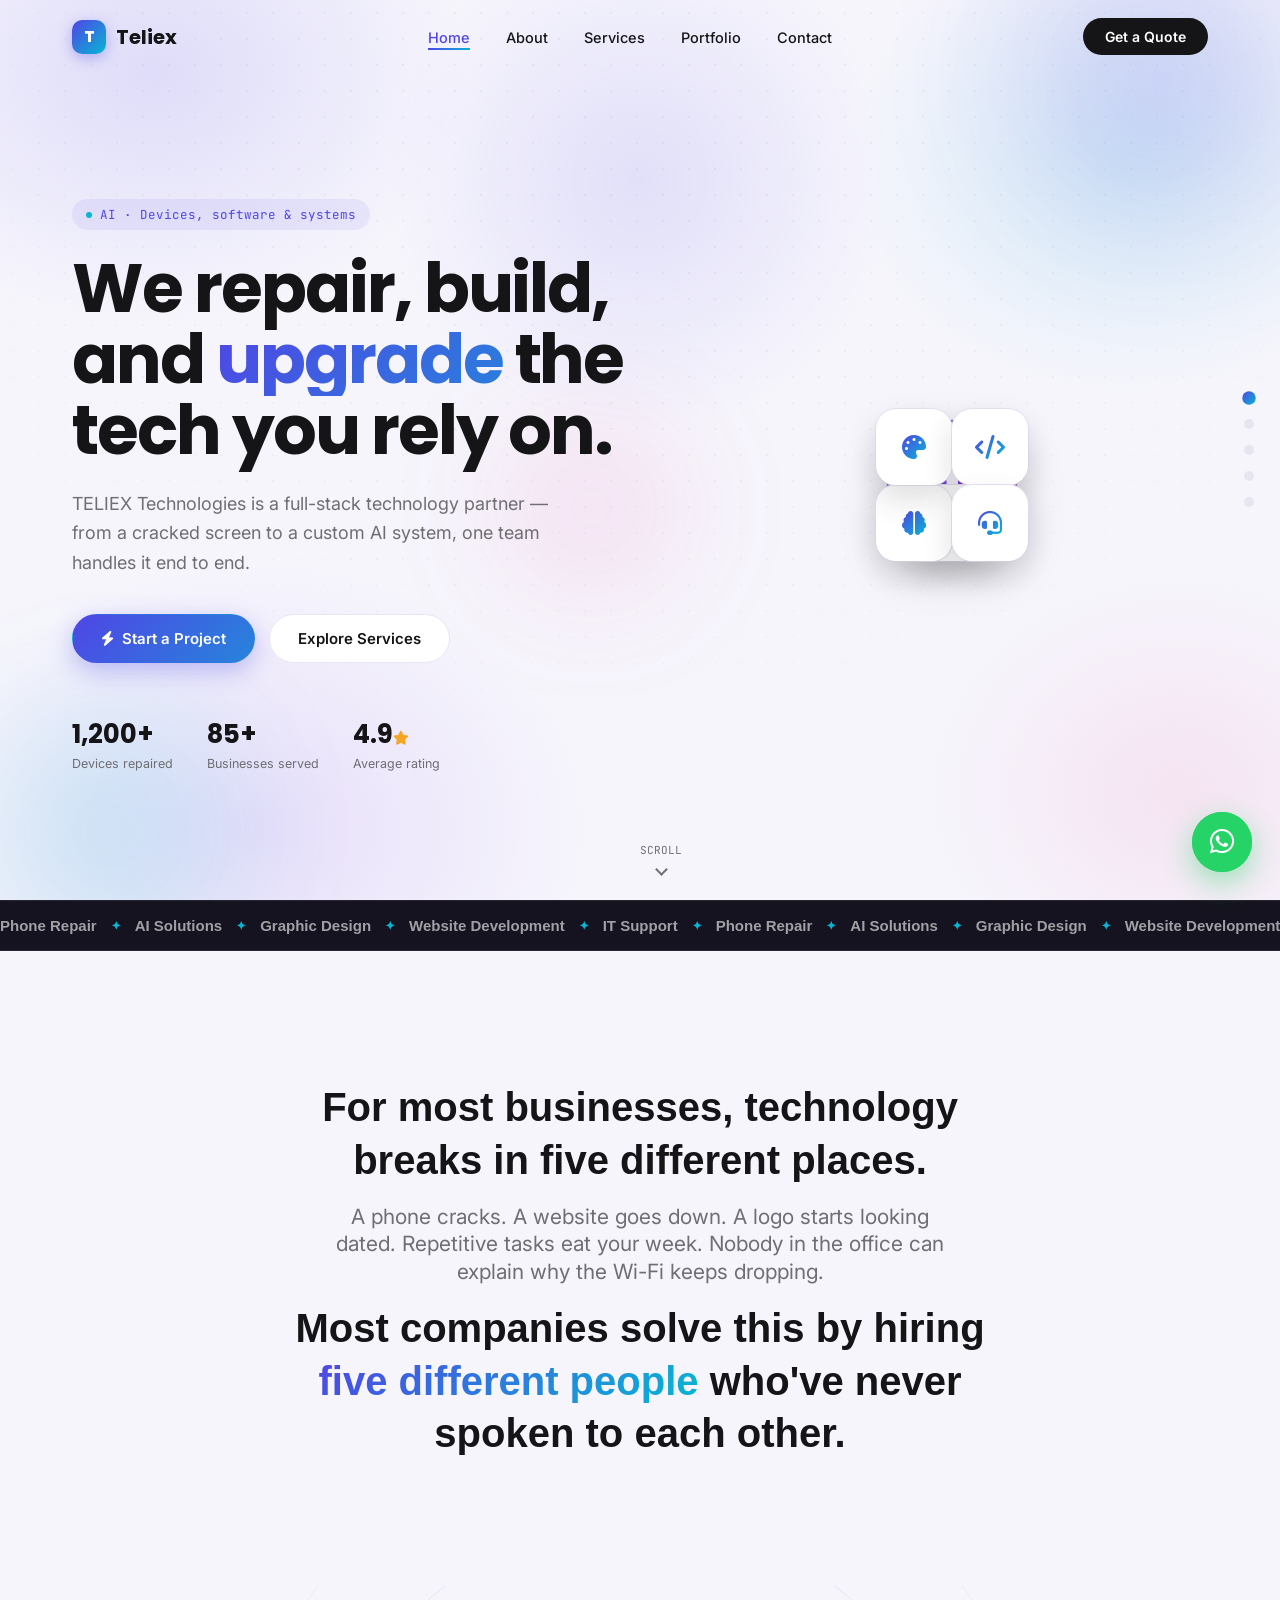
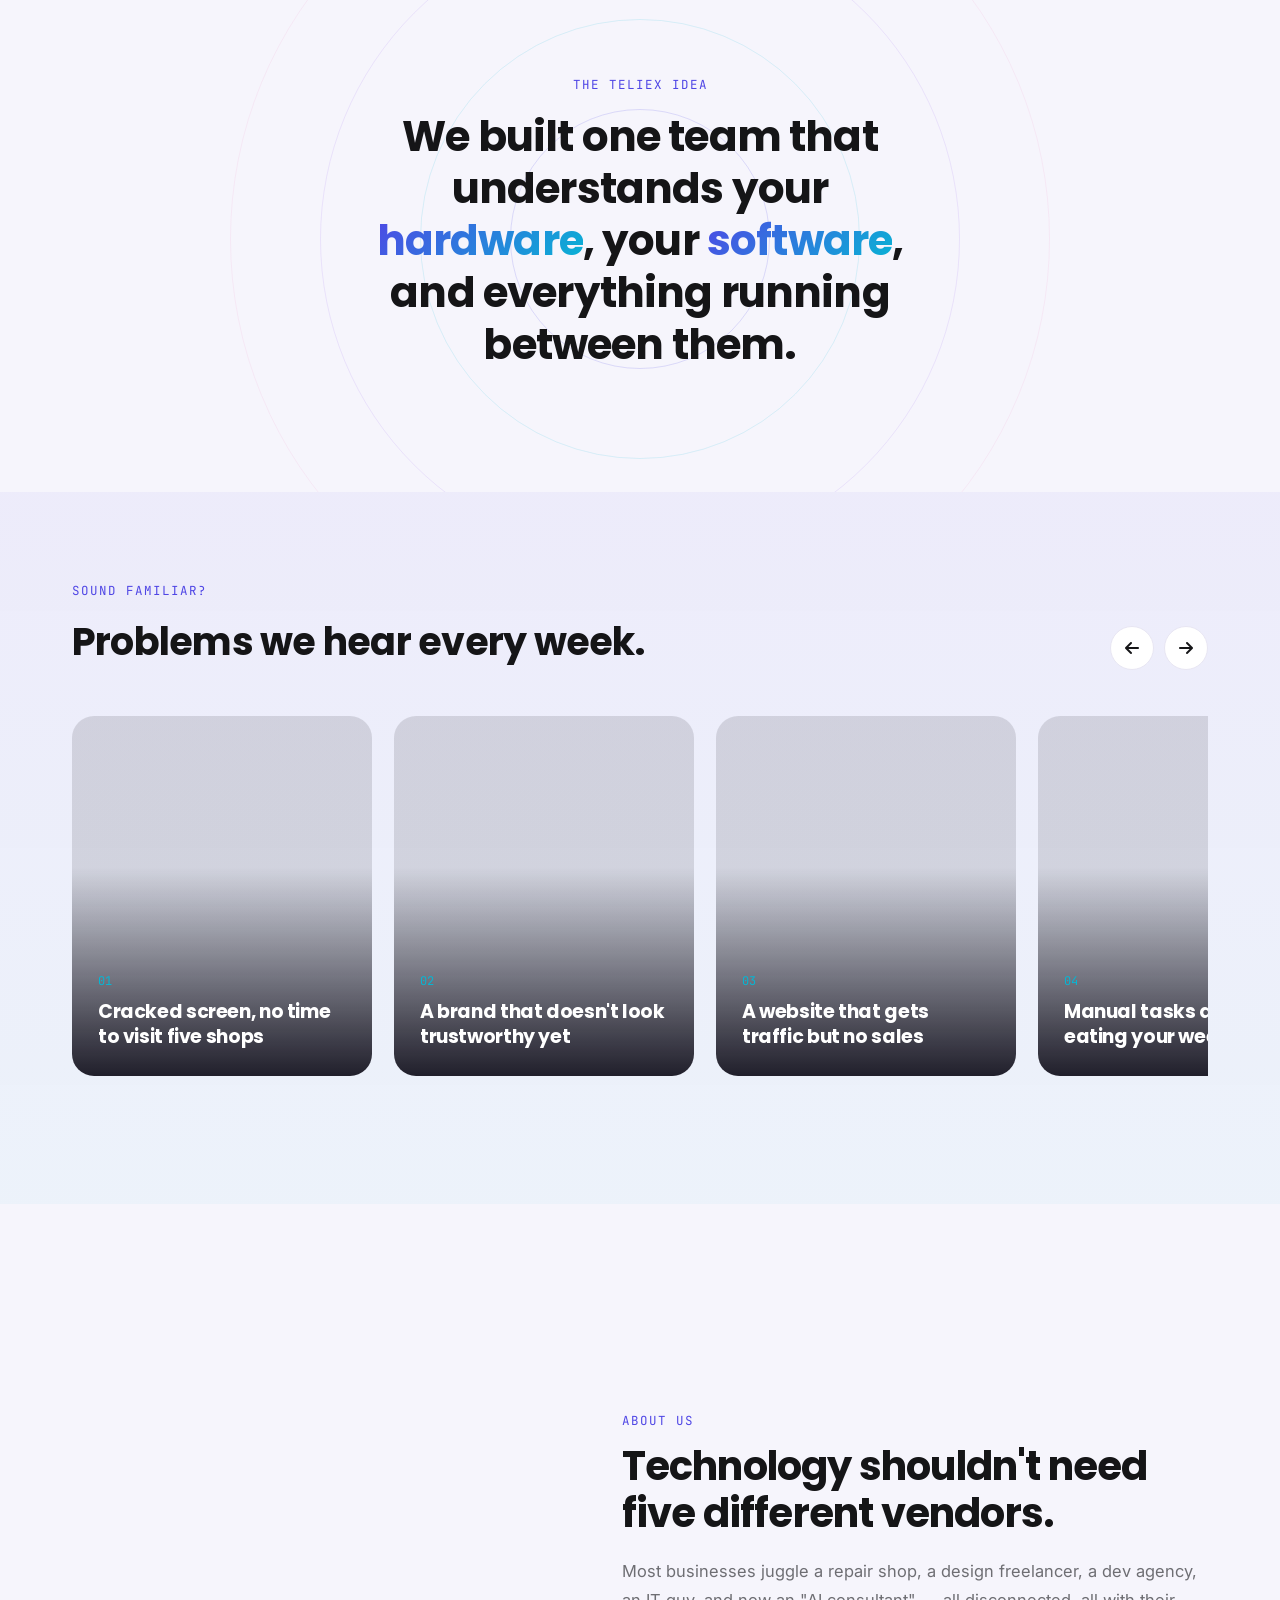
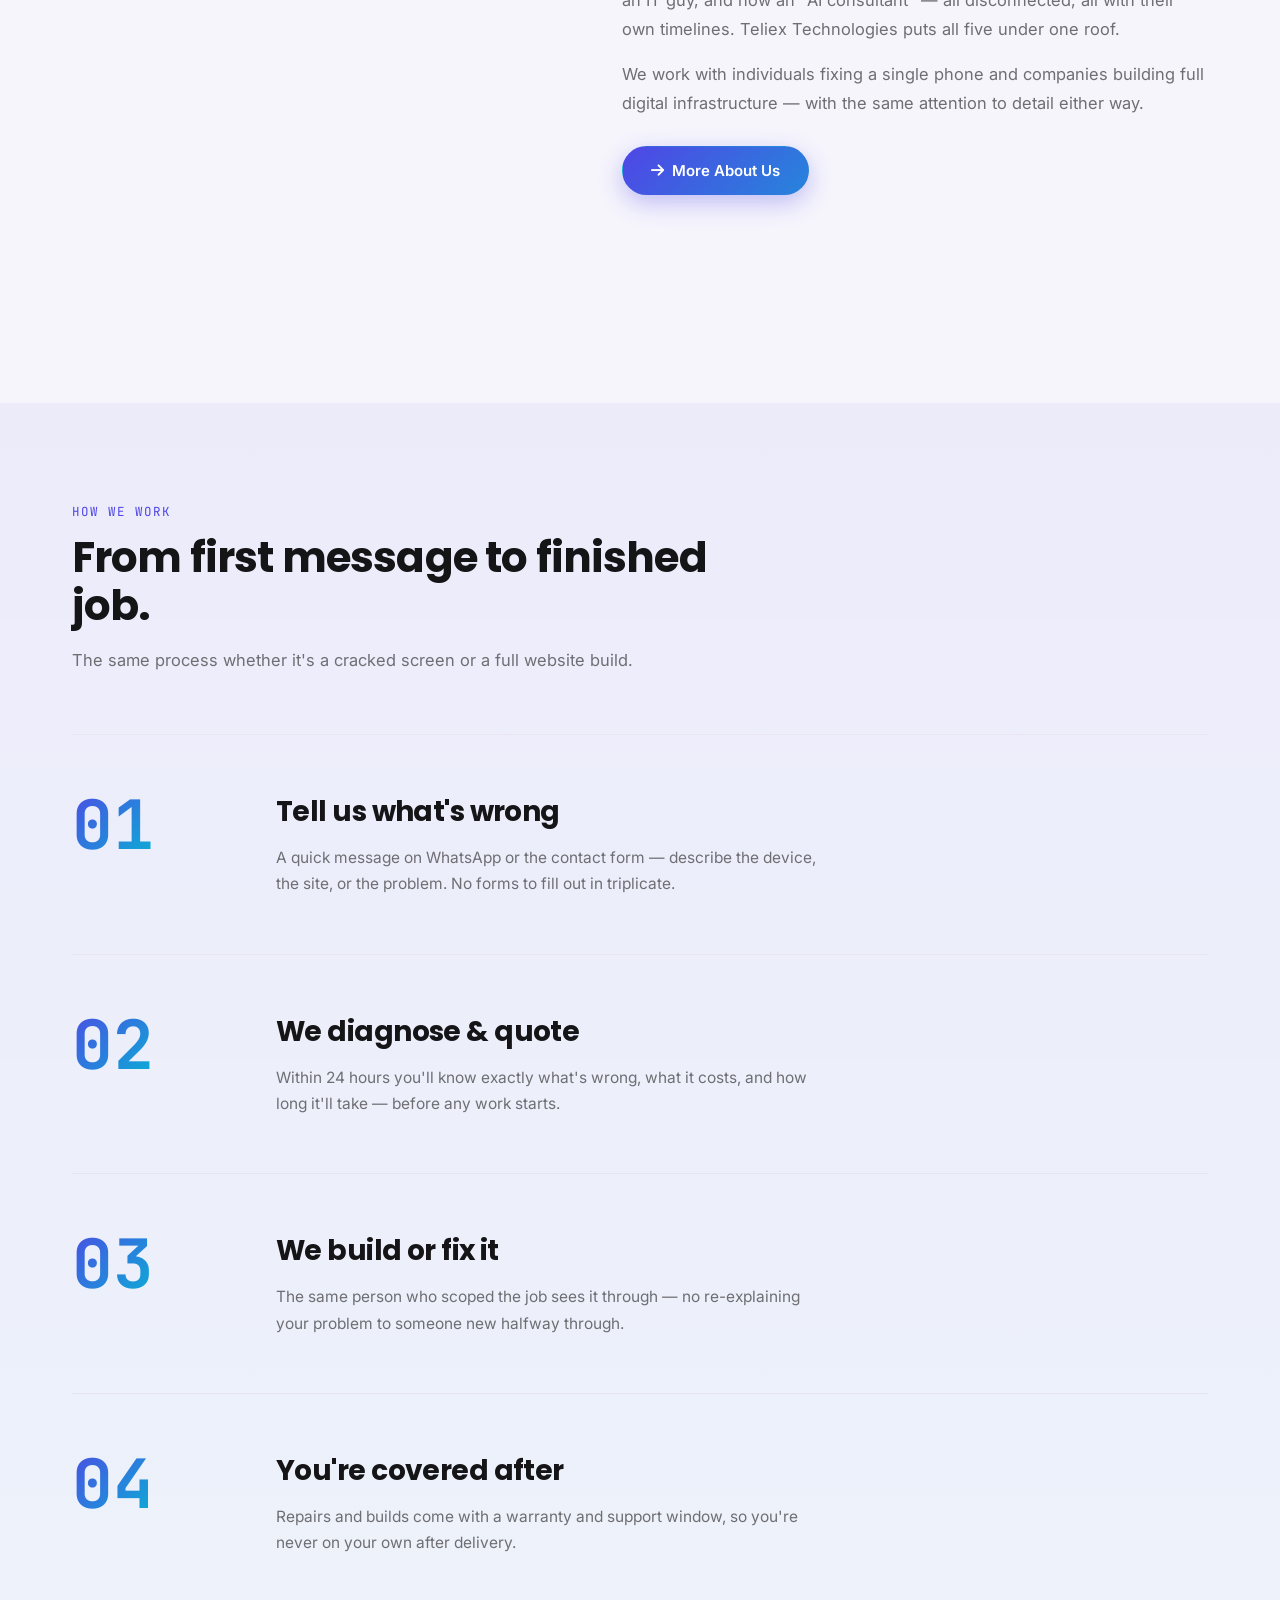
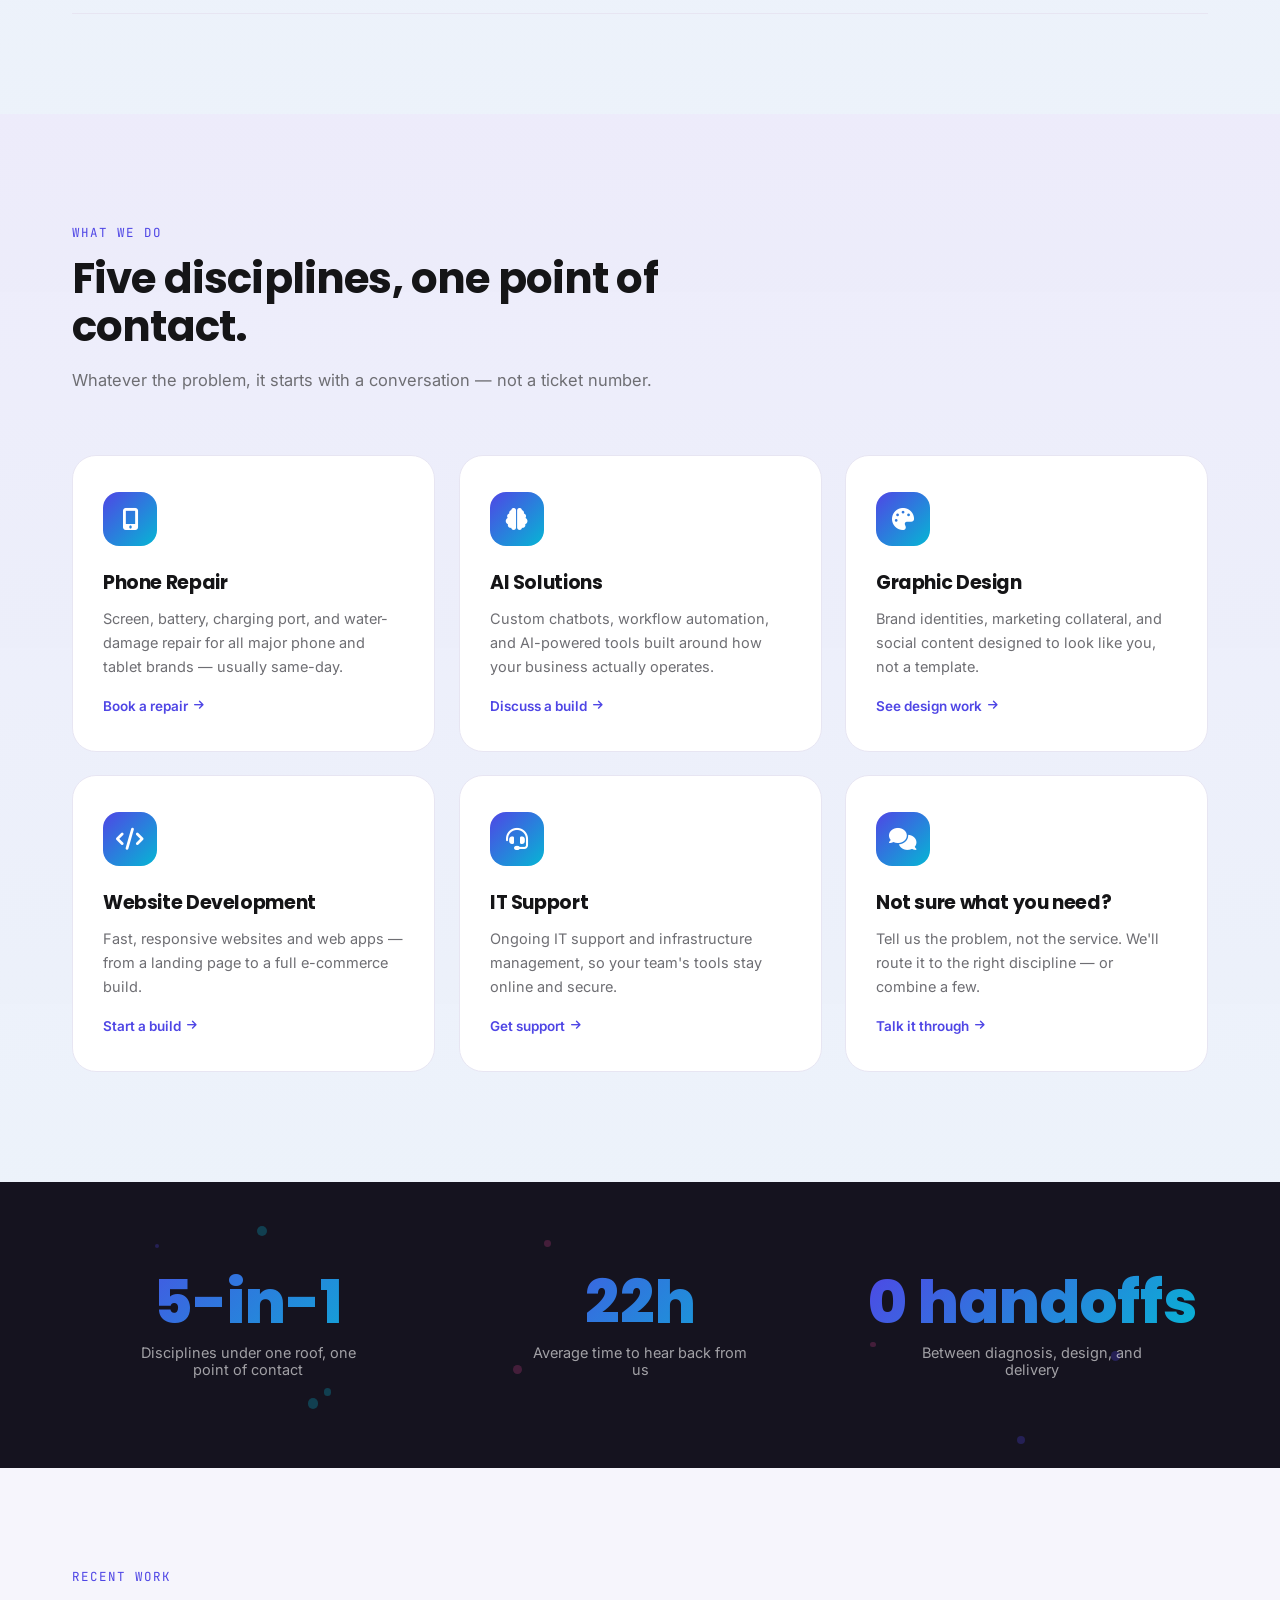
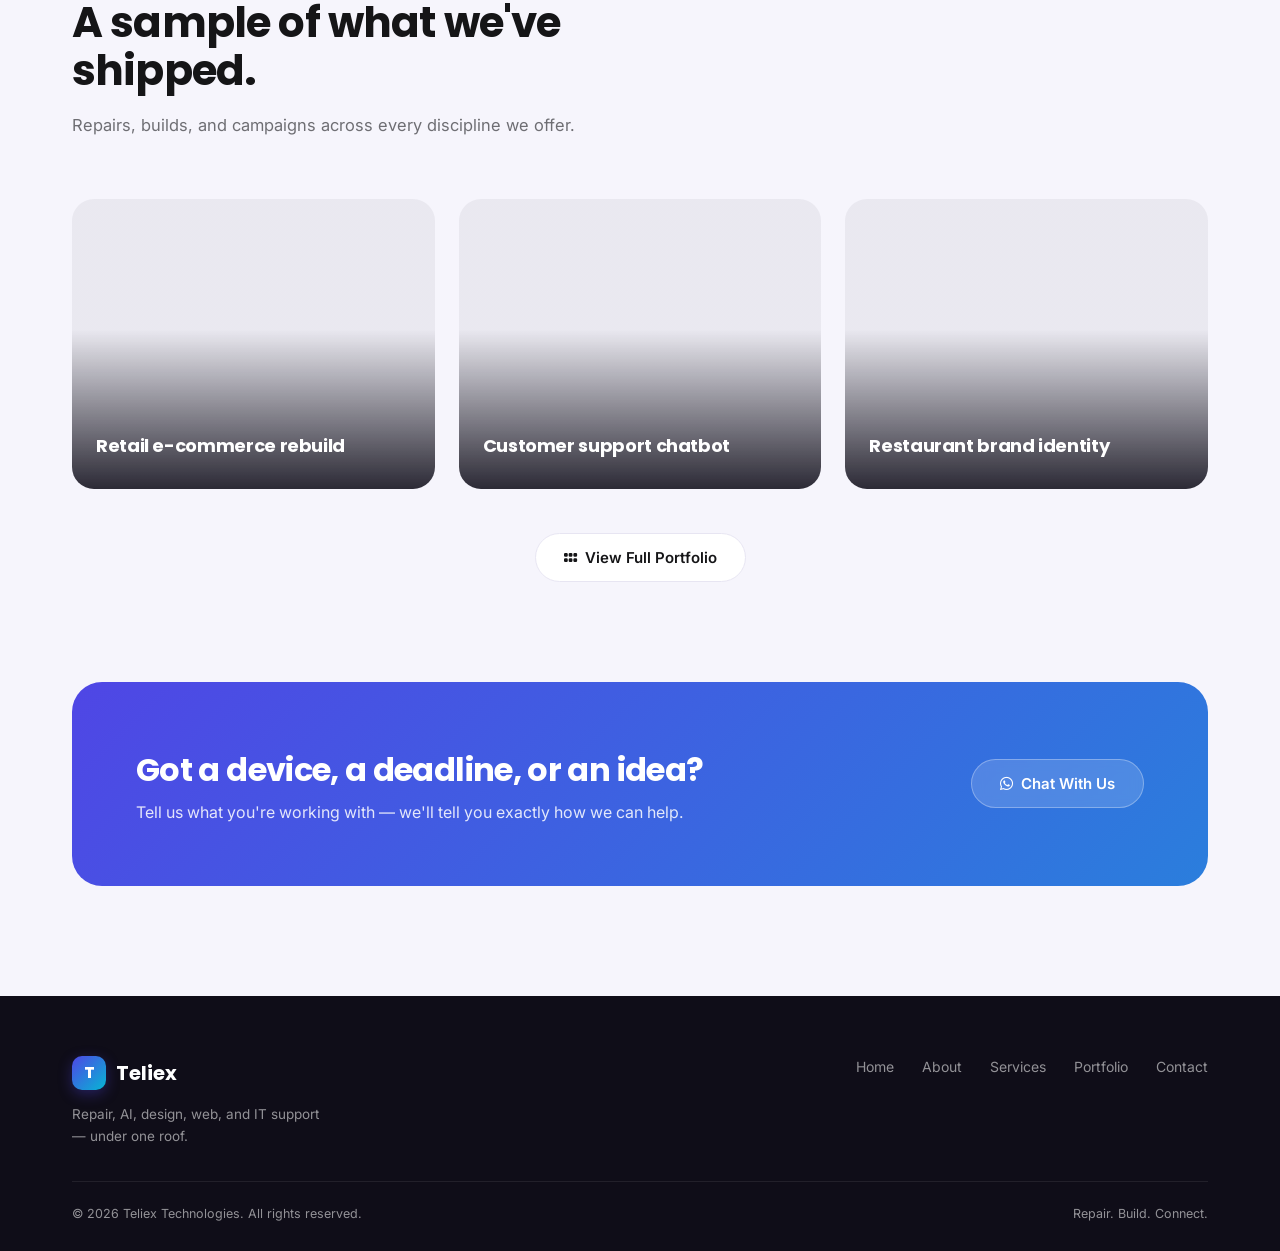
==== commit 01696b44: "Updated website design" ====
--- a/index.html
+++ b/index.html
@@ -9,6 +9,7 @@
 <link rel="stylesheet" href="style.css">
 </head>
 <body>
+<div class="scroll-progress" id="scrollProgress"></div>
 <div class="bg-mesh"></div>
 <div class="bg-dots"></div>
 
@@ -53,7 +54,7 @@
     <div class="core-wrap" aria-hidden="true">
       <div class="core-ring"></div>
       <div class="core-ring r2"></div>
-      <div class="core-hub"><img src="https://picsum.photos/seed/teliex-core/260/260" alt=""></div>
+      <div class="core-hub"><div class="brand-art mix"><span class="ba-icon ba-wordmark">T</span></div></div>
       <div class="node n1"><i class="fa-solid fa-mobile-screen-button"></i></div>
       <div class="node n2"><i class="fa-solid fa-brain"></i></div>
       <div class="node n3"><i class="fa-solid fa-palette"></i></div>
@@ -115,23 +116,23 @@
     </div>
     <div class="carousel-track">
       <div class="challenge-card">
-        <div class="c-img"><img src="https://picsum.photos/seed/teliex-ch-1/400/480" alt=""></div>
+        <div class="c-img wipe"><div class="brand-art dark"><i class="fa-solid fa-mobile-screen-button ba-icon"></i></div></div>
         <div class="challenge-card-content"><span class="num mono">01</span><h4>Cracked screen, no time to visit five shops</h4></div>
       </div>
       <div class="challenge-card">
-        <div class="c-img"><img src="https://picsum.photos/seed/teliex-ch-2/400/480" alt=""></div>
+        <div class="c-img wipe"><div class="brand-art dark"><i class="fa-solid fa-palette ba-icon"></i></div></div>
         <div class="challenge-card-content"><span class="num mono">02</span><h4>A brand that doesn't look trustworthy yet</h4></div>
       </div>
       <div class="challenge-card">
-        <div class="c-img"><img src="https://picsum.photos/seed/teliex-ch-3/400/480" alt=""></div>
+        <div class="c-img wipe"><div class="brand-art dark"><i class="fa-solid fa-chart-line ba-icon"></i></div></div>
         <div class="challenge-card-content"><span class="num mono">03</span><h4>A website that gets traffic but no sales</h4></div>
       </div>
       <div class="challenge-card">
-        <div class="c-img"><img src="https://picsum.photos/seed/teliex-ch-4/400/480" alt=""></div>
+        <div class="c-img wipe"><div class="brand-art dark"><i class="fa-solid fa-robot ba-icon"></i></div></div>
         <div class="challenge-card-content"><span class="num mono">04</span><h4>Manual tasks quietly eating your week</h4></div>
       </div>
       <div class="challenge-card">
-        <div class="c-img"><img src="https://picsum.photos/seed/teliex-ch-5/400/480" alt=""></div>
+        <div class="c-img wipe"><div class="brand-art dark"><i class="fa-solid fa-headset ba-icon"></i></div></div>
         <div class="challenge-card-content"><span class="num mono">05</span><h4>IT fires nobody on your team has time for</h4></div>
       </div>
     </div>
@@ -141,8 +142,8 @@
 <!-- ABOUT TEASER -->
 <section class="about" id="about">
   <div class="container about-grid">
-    <div class="about-visual photo reveal-left">
-      <img src="https://picsum.photos/seed/teliex-about-home/700/860" alt="Teliex Technologies workspace">
+    <div class="about-visual photo wipe">
+      <div class="brand-art mix"><span class="ba-icon ba-wordmark">T</span><span class="ba-tag">Repair · AI · Design · Web · IT</span></div>
     </div>
     <div class="about-copy reveal-right">
       <span class="section-tag">About Us</span>
@@ -156,6 +157,47 @@
   </div>
 </section>
 
+<!-- HOW WE WORK (sticky-number scroll section) -->
+<section class="process section-tint" id="how-we-work">
+  <div class="container">
+    <div class="section-head reveal">
+      <span class="section-tag">How We Work</span>
+      <h2>From first message to finished job.</h2>
+      <p>The same process whether it's a cracked screen or a full website build.</p>
+    </div>
+    <div class="process-list">
+      <div class="process-step">
+        <div class="process-num-wrap"><span class="process-num">01</span></div>
+        <div class="process-copy">
+          <h3>Tell us what's wrong</h3>
+          <p>A quick message on WhatsApp or the contact form — describe the device, the site, or the problem. No forms to fill out in triplicate.</p>
+        </div>
+      </div>
+      <div class="process-step">
+        <div class="process-num-wrap"><span class="process-num">02</span></div>
+        <div class="process-copy">
+          <h3>We diagnose &amp; quote</h3>
+          <p>Within 24 hours you'll know exactly what's wrong, what it costs, and how long it'll take — before any work starts.</p>
+        </div>
+      </div>
+      <div class="process-step">
+        <div class="process-num-wrap"><span class="process-num">03</span></div>
+        <div class="process-copy">
+          <h3>We build or fix it</h3>
+          <p>The same person who scoped the job sees it through — no re-explaining your problem to someone new halfway through.</p>
+        </div>
+      </div>
+      <div class="process-step">
+        <div class="process-num-wrap"><span class="process-num">04</span></div>
+        <div class="process-copy">
+          <h3>You're covered after</h3>
+          <p>Repairs and builds come with a warranty and support window, so you're never on your own after delivery.</p>
+        </div>
+      </div>
+    </div>
+  </div>
+</section>
+
 <!-- SERVICES -->
 <section class="services section-tint" id="services" style="padding:110px 0;">
   <div class="container">
@@ -234,15 +276,15 @@
     </div>
     <div class="portfolio-grid">
       <div class="p-card reveal">
-        <div class="p-img"><img src="https://picsum.photos/seed/teliex-proj-1/600/480" alt="E-commerce rebuild project"></div>
+        <div class="p-img wipe"><div class="brand-art"><i class="fa-solid fa-cart-shopping ba-icon"></i></div></div>
         <div class="p-overlay"><div class="p-tag">WEBSITE DEVELOPMENT</div><h4>Retail e-commerce rebuild</h4><p>Full storefront redesign + checkout optimization</p></div>
       </div>
       <div class="p-card reveal">
-        <div class="p-img"><img src="https://picsum.photos/seed/teliex-proj-2/600/480" alt="AI chatbot project"></div>
+        <div class="p-img wipe"><div class="brand-art alt"><i class="fa-solid fa-robot ba-icon"></i></div></div>
         <div class="p-overlay"><div class="p-tag">AI SOLUTIONS</div><h4>Customer support chatbot</h4><p>Cut response time from hours to seconds</p></div>
       </div>
       <div class="p-card reveal">
-        <div class="p-img"><img src="https://picsum.photos/seed/teliex-proj-3/600/480" alt="Brand identity project"></div>
+        <div class="p-img wipe"><div class="brand-art mix"><i class="fa-solid fa-swatchbook ba-icon"></i></div></div>
         <div class="p-overlay"><div class="p-tag">GRAPHIC DESIGN</div><h4>Restaurant brand identity</h4><p>Logo, menu system, and packaging</p></div>
       </div>
     </div>
@@ -289,6 +331,14 @@
 
 <a href="https://wa.me/2348083379054" class="wa-float" target="_blank" rel="noopener" aria-label="Chat on WhatsApp"><i class="fa-brands fa-whatsapp"></i></a>
 
+<nav class="section-nav" aria-label="Page sections">
+  <a href="#home" data-label="Home"></a>
+  <a href="#about" data-label="About"></a>
+  <a href="#how-we-work" data-label="Process"></a>
+  <a href="#services" data-label="Services"></a>
+  <a href="#portfolio" data-label="Portfolio"></a>
+</nav>
+
 <script src="main.js"></script>
 </body>
 </html>
--- a/style.css
+++ b/style.css
@@ -19,12 +19,13 @@
 }
 
 *{margin:0;padding:0;box-sizing:border-box;}
-html{scroll-behavior:smooth;}
+html{scroll-behavior:smooth;overflow-x:hidden;width:100%;}
 body{
   background:var(--bg);
   color:var(--ink);
   font-family:'Inter',sans-serif;
   overflow-x:hidden;
+  max-width:100vw;
   -webkit-font-smoothing:antialiased;
   position:relative;
 }
@@ -58,6 +59,108 @@
   background-size:26px 26px;
   mask-image:radial-gradient(ellipse 80% 80% at 50% 20%, black 30%, transparent 90%);
 }
+
+/* ---------- SCROLL PROGRESS BAR ---------- */
+.scroll-progress{
+  position:fixed;top:0;left:0;height:3px;width:0%;z-index:1200;
+  background:var(--gradient);background-size:200% 200%;
+  animation:gradShift 5s ease infinite;
+  box-shadow:0 0 12px rgba(79,70,229,.5);
+  transition:width .08s linear;
+}
+
+/* ---------- BRAND ART (on-brand graphic tiles, replaces photography) ---------- */
+.brand-art{
+  position:relative;width:100%;height:100%;min-height:100%;
+  display:flex;align-items:center;justify-content:center;
+  background:var(--gradient);overflow:hidden;
+}
+.brand-art.alt{background:var(--gradient-2);}
+.brand-art.dark{background:linear-gradient(135deg,#211d33,#3a2350);}
+.brand-art.mix{background:linear-gradient(135deg,var(--indigo),var(--violet),var(--pink));}
+.brand-art::before{
+  content:'';position:absolute;inset:0;
+  background-image:repeating-linear-gradient(135deg, rgba(255,255,255,.09) 0 2px, transparent 2px 28px);
+  opacity:.7;
+}
+.brand-art::after{
+  content:'';position:absolute;width:64%;padding-top:64%;border-radius:50%;
+  border:1px solid rgba(255,255,255,.22);
+}
+.brand-art .ba-icon{
+  position:relative;z-index:1;color:rgba(255,255,255,.95);
+  font-size:clamp(24px,7vw,58px);
+  filter:drop-shadow(0 10px 20px rgba(0,0,0,.18));
+  transition:transform .5s var(--ease);
+}
+.brand-art .ba-icon.ba-wordmark{font-family:'Poppins',sans-serif;font-weight:800;}
+*:hover > .brand-art .ba-icon{transform:scale(1.08) rotate(-4deg);}
+.brand-art .ba-tag{
+  position:absolute;bottom:14px;left:16px;right:16px;z-index:1;
+  font-family:'JetBrains Mono',monospace;font-size:10.5px;letter-spacing:.09em;
+  color:rgba(255,255,255,.8);text-transform:uppercase;
+}
+.brand-art .ba-dot{
+  position:absolute;top:16px;right:16px;width:8px;height:8px;border-radius:50%;
+  background:rgba(255,255,255,.7);z-index:1;
+}
+
+/* ---------- STICKY-NUMBER PROCESS SECTION ---------- */
+.process{padding:100px 0;}
+.process-list{margin-top:24px;}
+.process-step{display:grid;grid-template-columns:160px 1fr;gap:44px;padding:56px 0;border-top:1px solid var(--line);}
+.process-step:last-child{border-bottom:1px solid var(--line);}
+.process-num-wrap{position:sticky;top:130px;align-self:start;height:fit-content;}
+.process-num{
+  font-family:'JetBrains Mono',monospace;font-size:clamp(38px,6vw,68px);font-weight:700;
+  background:var(--gradient);-webkit-background-clip:text;background-clip:text;color:transparent;line-height:1;
+}
+.process-copy h3{font-size:clamp(21px,2.6vw,28px);margin-bottom:12px;}
+.process-copy p{color:var(--ink-soft);font-size:15.5px;line-height:1.7;max-width:540px;}
+.process-copy .sb-list{margin-top:16px;}
+
+/* ---------- CURSOR GLOW ---------- */
+.cursor-glow{
+  position:fixed;top:0;left:0;width:26px;height:26px;border-radius:50%;
+  background:radial-gradient(circle, rgba(79,70,229,.55), rgba(6,182,212,.22) 60%, transparent 72%);
+  pointer-events:none;z-index:1300;transform:translate(-50%,-50%);
+  mix-blend-mode:multiply;transition:width .3s var(--ease),height .3s var(--ease),opacity .3s;opacity:0;
+}
+.cursor-glow.active{opacity:1;}
+.cursor-glow.big{width:56px;height:56px;}
+
+/* ---------- SECTION DOT NAVIGATOR ---------- */
+.section-nav{
+  position:fixed;right:26px;top:50%;transform:translateY(-50%);z-index:900;
+  display:flex;flex-direction:column;gap:16px;
+}
+.section-nav a{
+  width:10px;height:10px;border-radius:50%;background:var(--line);
+  transition:transform .3s var(--ease),background .3s var(--ease);position:relative;display:block;
+}
+.section-nav a::before{
+  content:attr(data-label);position:absolute;right:22px;top:50%;transform:translateY(-50%);
+  white-space:nowrap;font-family:'JetBrains Mono',monospace;font-size:11px;
+  background:var(--ink);color:#fff;padding:5px 11px;border-radius:6px;
+  opacity:0;pointer-events:none;transition:opacity .25s var(--ease);
+}
+.section-nav a:hover::before{opacity:1;}
+.section-nav a:hover{transform:scale(1.25);}
+.section-nav a.active{background:var(--gradient);transform:scale(1.35);}
+@media (max-width:1180px){.section-nav{display:none;}}
+
+/* ---------- WIPE REVEAL (clip-path, for brand-art tiles) ---------- */
+.wipe{clip-path:inset(0 0 100% 0);transition:clip-path 1s var(--ease);}
+.wipe.in{clip-path:inset(0 0 0% 0);}
+
+/* ---------- WORD-STAGGER TEXT (narrative headlines) ---------- */
+.n-line.big{opacity:1;transform:none;}
+.n-line.big .word{
+  display:inline-block;opacity:.18;filter:blur(3px);
+  transition:opacity .5s var(--ease),filter .5s var(--ease);
+  transition-delay:calc(var(--wi, 0) * 0.045s);
+}
+.n-line.big.in .word{opacity:1;filter:blur(0);}
 
 /* ---------- scroll reveal ---------- */
 .reveal{opacity:0;transform:translateY(30px) scale(.98);transition:opacity .7s var(--ease),transform .7s var(--ease);transition-delay:var(--rd,0s);}
@@ -381,6 +484,12 @@
 .submit-btn:hover{transform:translateY(-3px);}
 .form-success{display:none;text-align:center;padding:40px 0;color:#fff;}
 .form-success i{font-size:40px;background:var(--gradient);-webkit-background-clip:text;background-clip:text;color:transparent;margin-bottom:14px;}
+.form-error{
+  display:none;margin-top:16px;padding:13px 16px;border-radius:10px;
+  background:rgba(239,68,68,.12);border:1px solid rgba(239,68,68,.35);
+  color:#fca5a5;font-size:13.5px;line-height:1.5;align-items:center;gap:10px;
+}
+.form-error i{color:#f87171;}
 
 .faq-list{margin-top:70px;max-width:800px;}
 .faq-item{border-bottom:1px solid var(--line);}
@@ -444,6 +553,8 @@
   .wa-float{width:52px;height:52px;font-size:24px;bottom:20px;right:20px;}
   .cta-banner,.contact-panel{padding:34px 22px;}
   .cta-banner-inner{flex-direction:column;align-items:flex-start;}
+  .process-step{grid-template-columns:1fr;gap:14px;padding:38px 0;}
+  .process-num-wrap{position:static;}
 }
 
 @media (prefers-reduced-motion:reduce){
@@ -452,6 +563,9 @@
   .blob{display:none;}
   .bg-mesh{animation:none;}
   .circle-ring{animation:none;}
+  .cursor-glow{display:none;}
+  .wipe{clip-path:inset(0 0 0% 0) !important;}
+  .n-line.big .word{opacity:1 !important;filter:none !important;}
 }
 
 a:focus-visible,button:focus-visible,input:focus-visible,select:focus-visible,textarea:focus-visible{outline:2px solid var(--indigo);outline-offset:3px;}
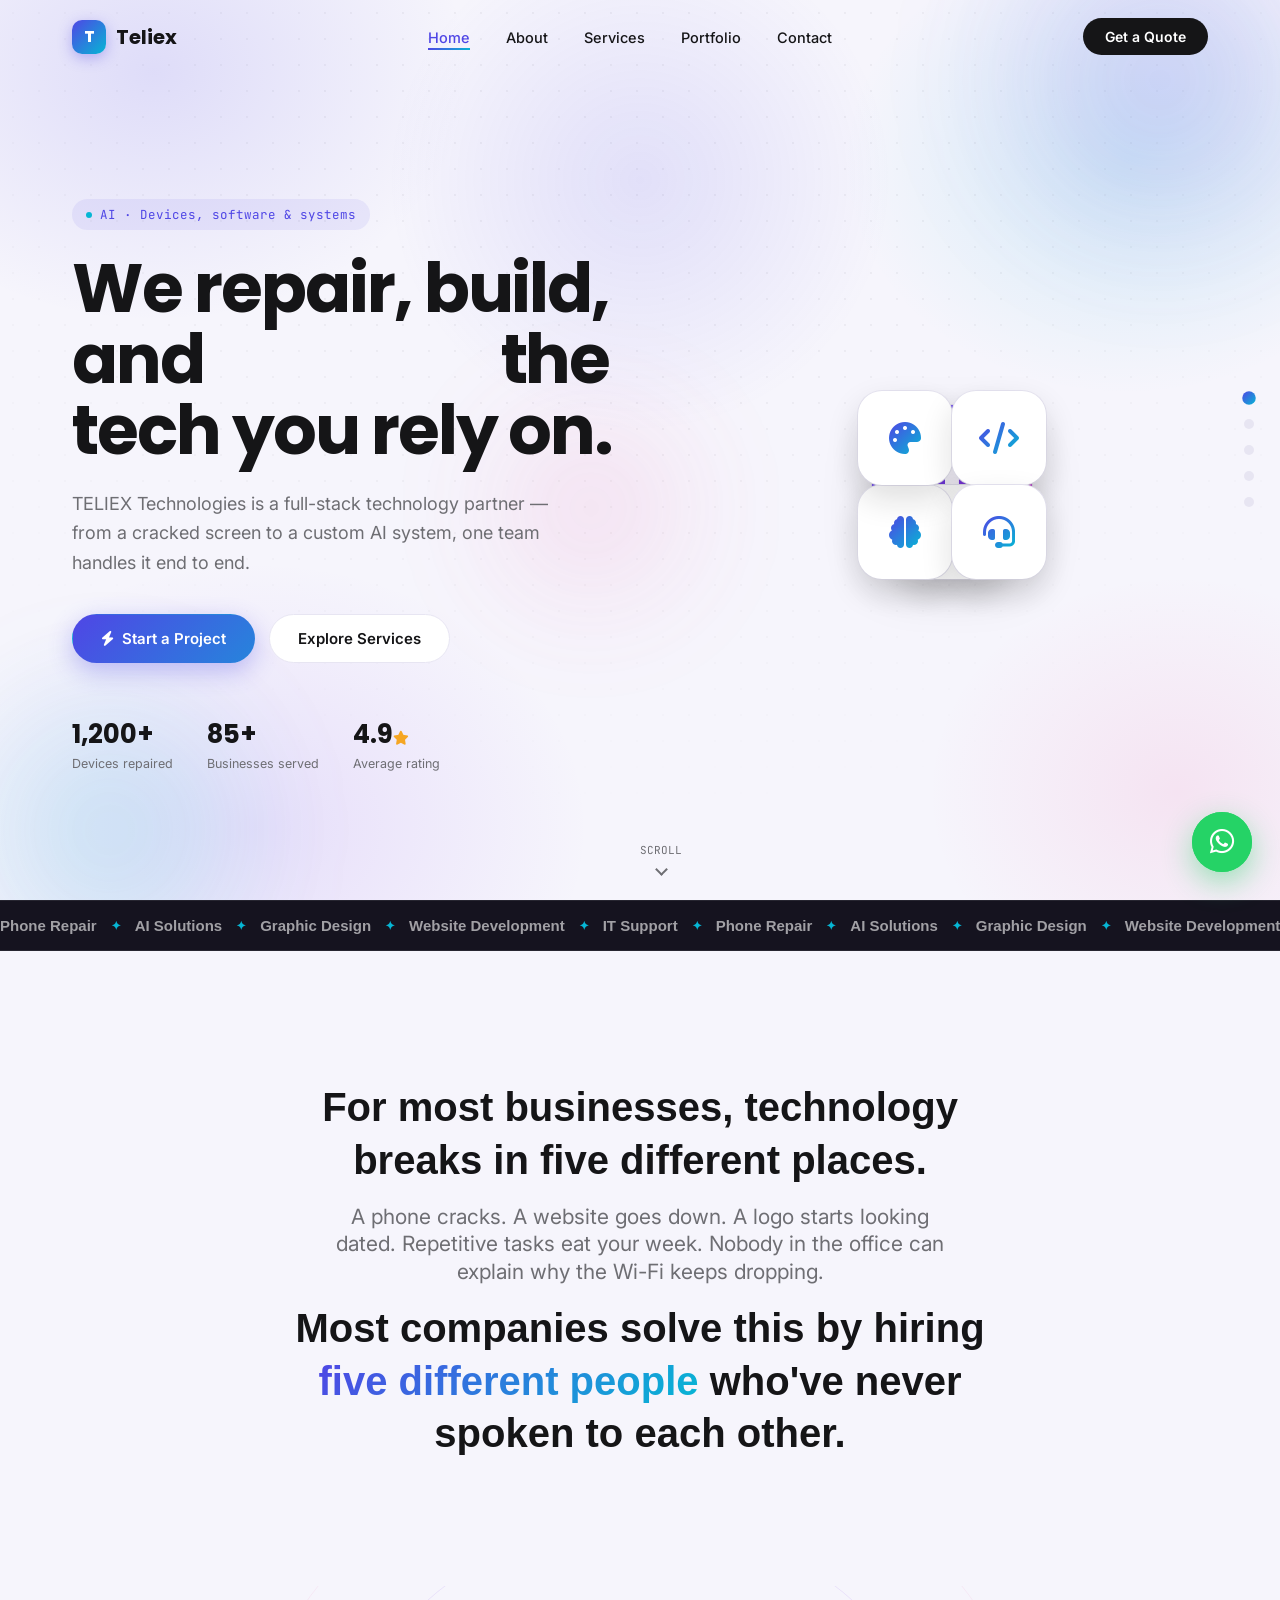
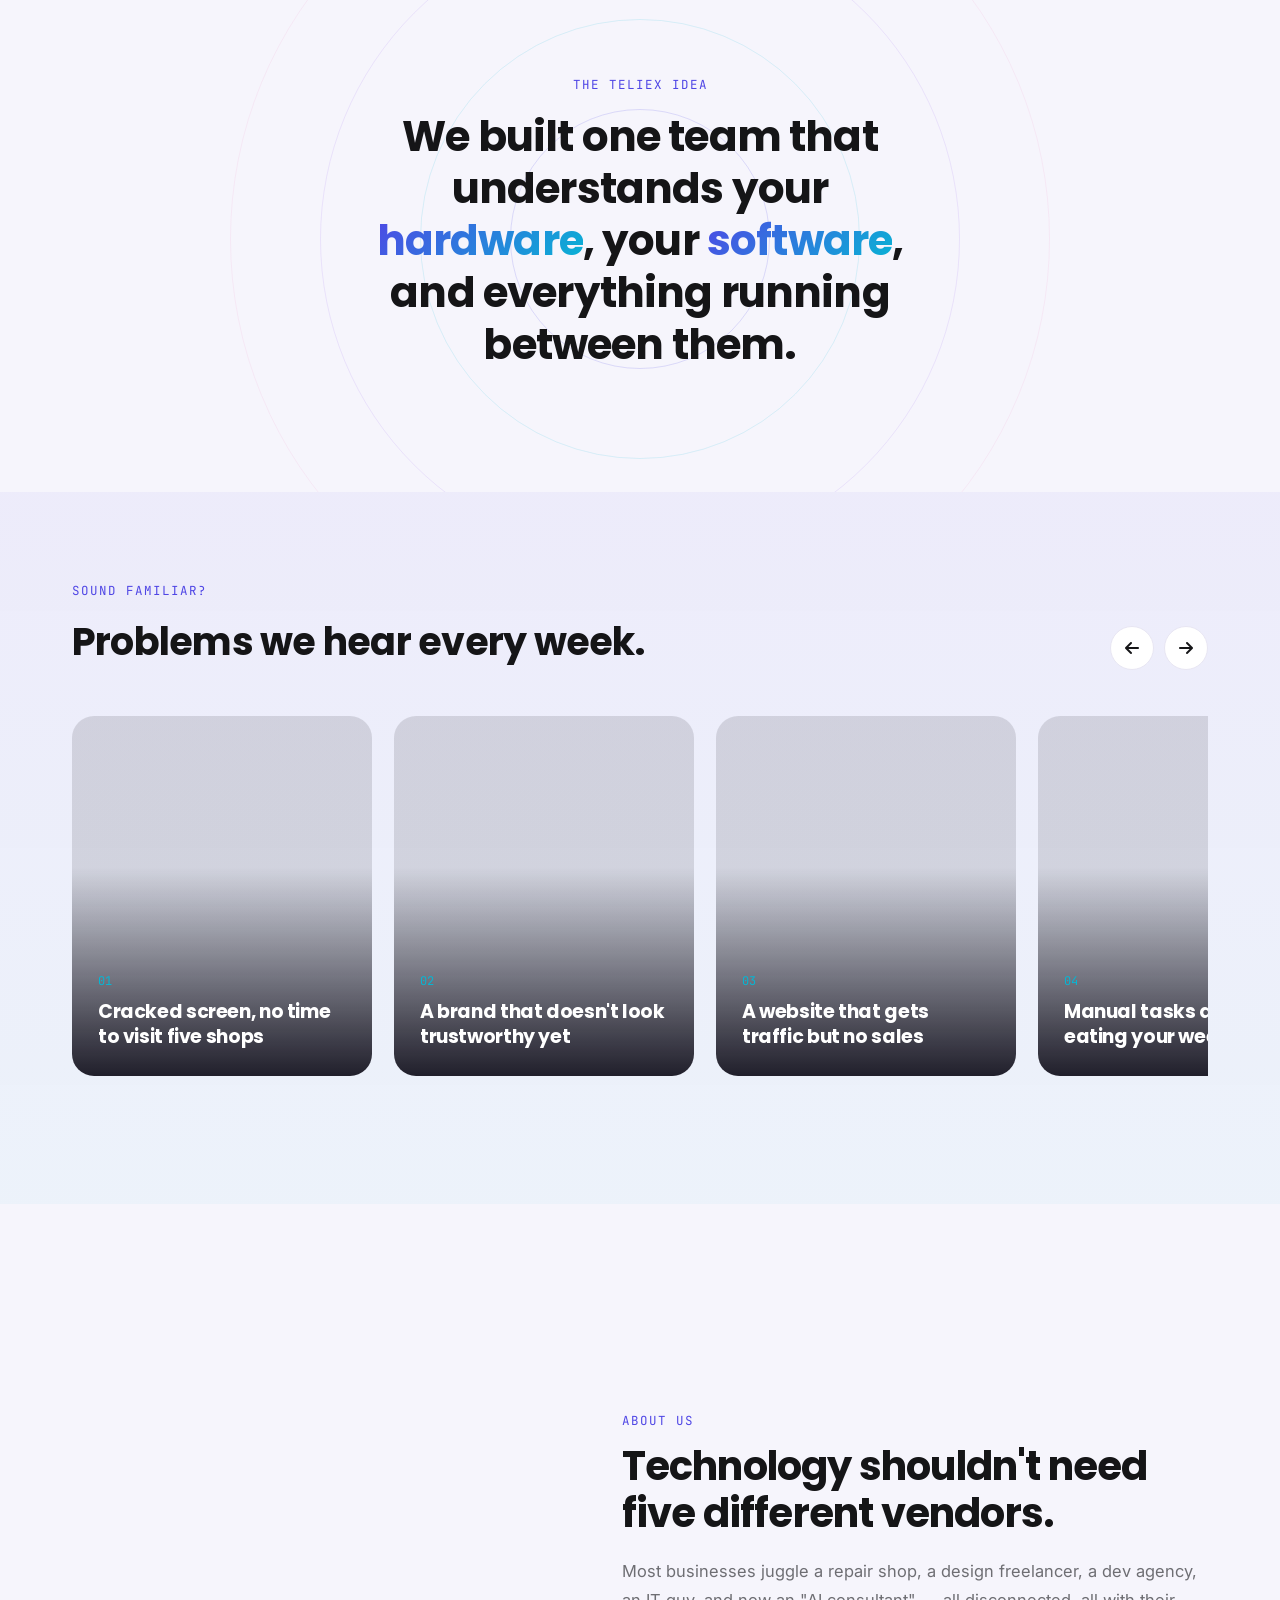
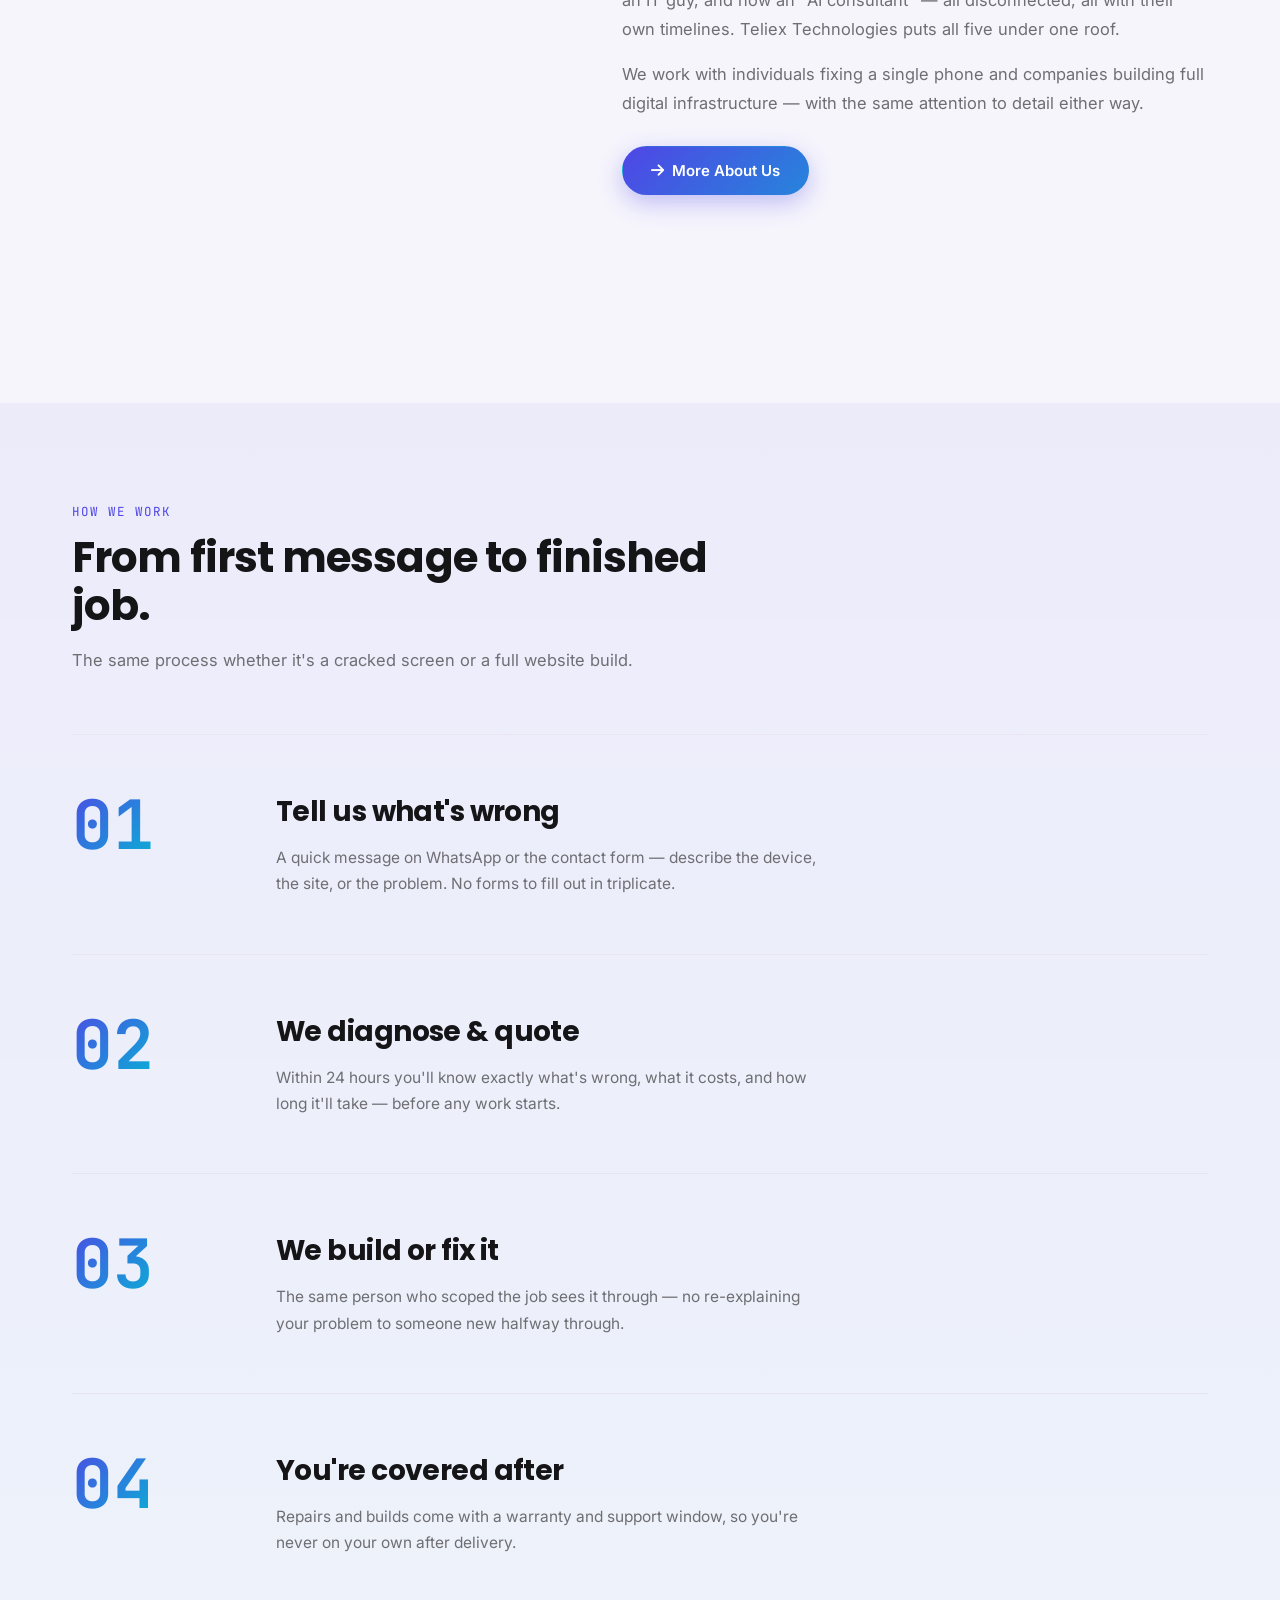
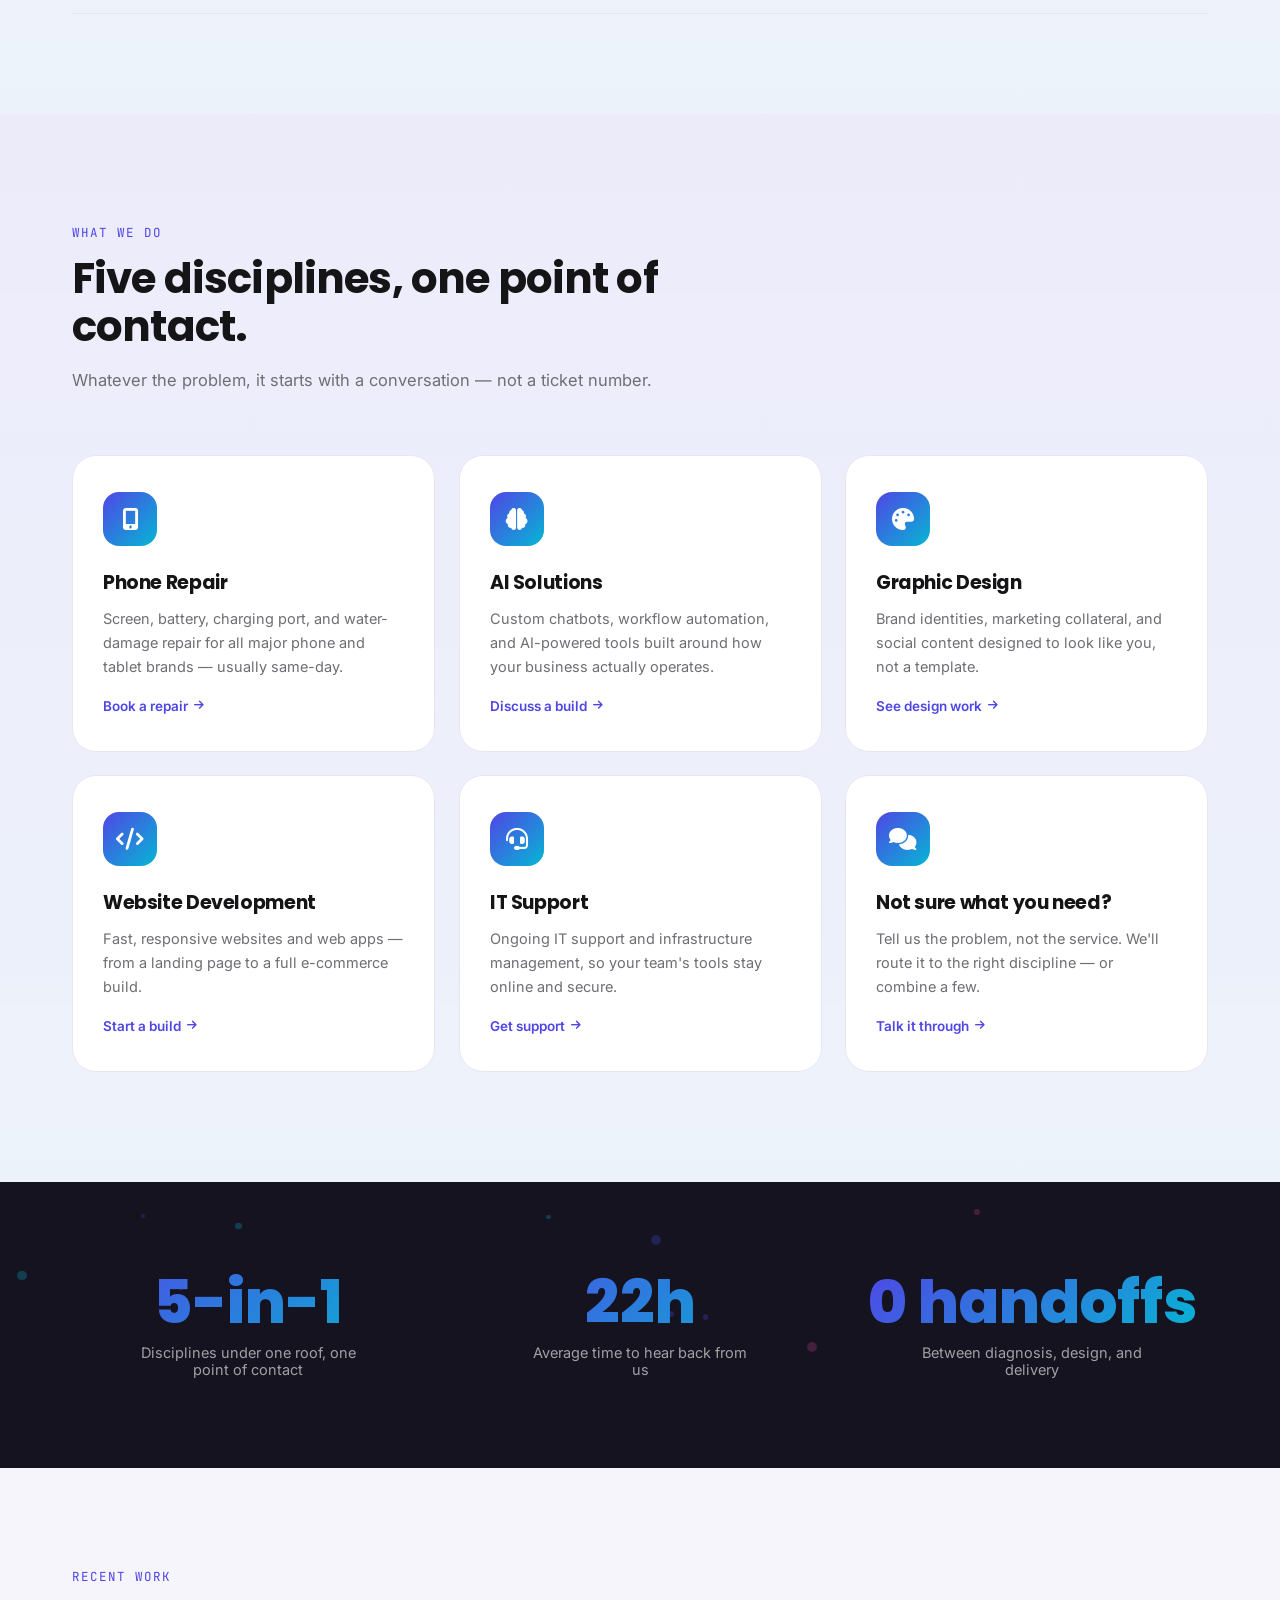
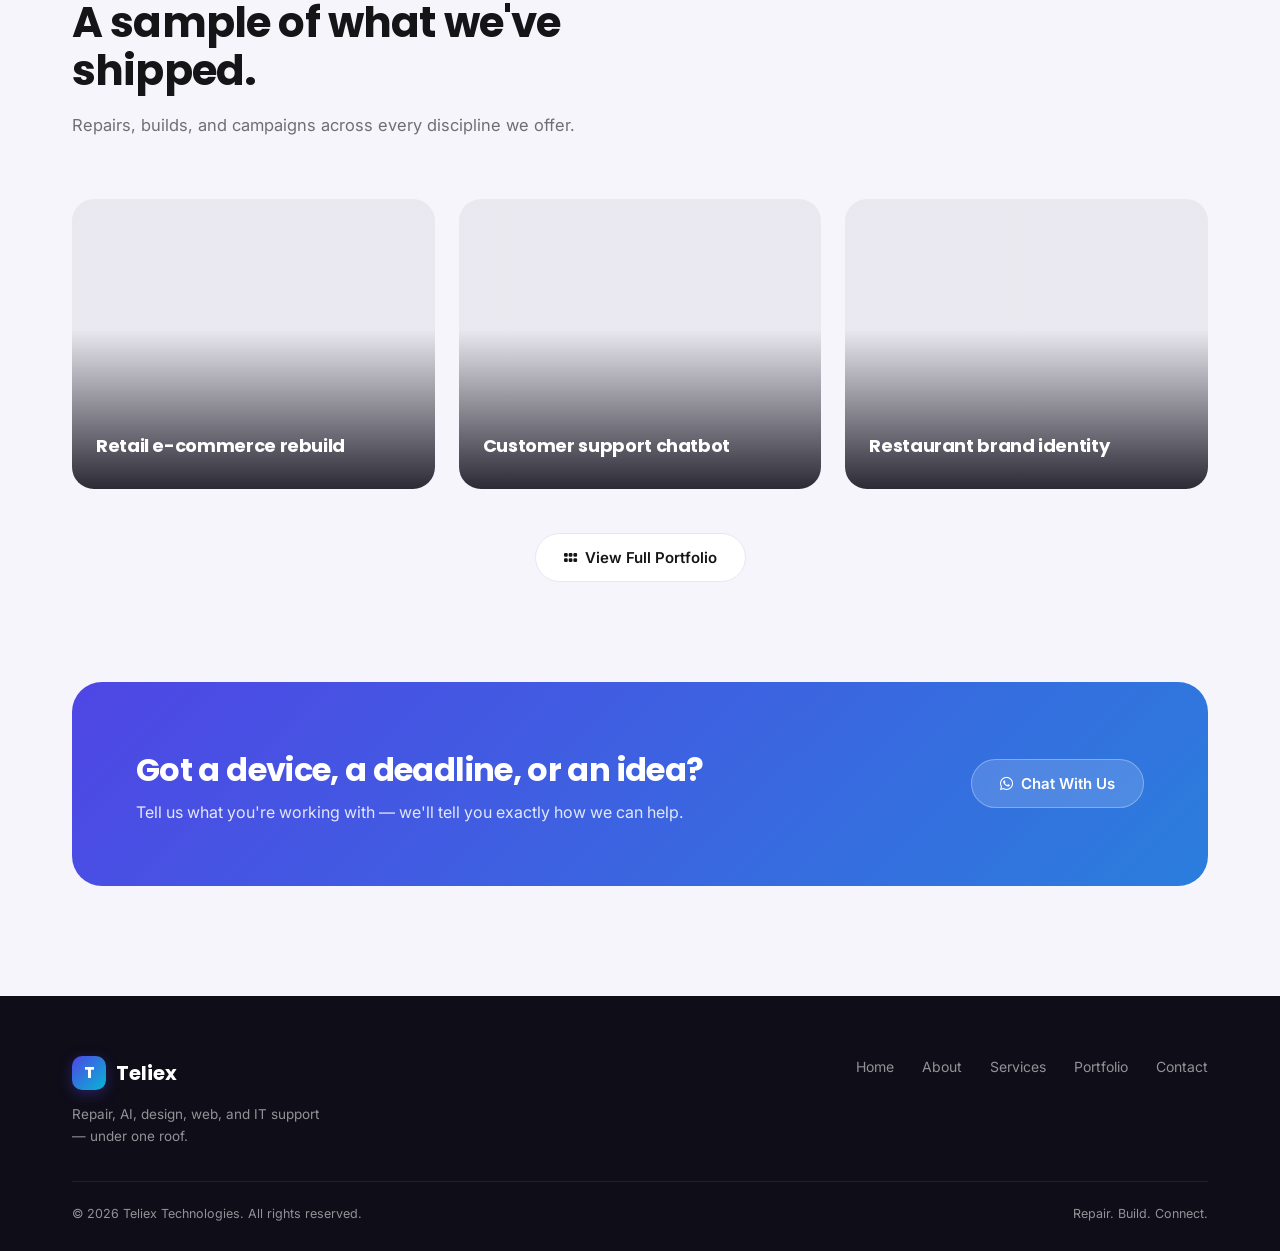
==== commit 48d37aae: "Updated homepage design" ====
--- a/index.html
+++ b/index.html
@@ -16,7 +16,7 @@
 <header id="site-header">
   <div class="container">
     <nav>
-      <a href="index.html" class="logo"><span class="logo-mark">T</span>Teliex</a>
+      <a href="index.html" class="logo"><span class="logo-mark shimmer">T</span>Teliex</a>
       <ul class="nav-links" id="navLinks">
         <li><a href="index.html">Home</a></li>
         <li><a href="about.html">About</a></li>
@@ -42,7 +42,7 @@
       <h1>We repair, build, and <span class="grad" id="heroCycle" data-words="connect,upgrade,automate,secure">connect</span> the tech you rely on.</h1>
       <p>TELIEX Technologies is a full-stack technology partner — from a cracked screen to a custom AI system, one team handles it end to end.</p>
       <div class="hero-actions">
-        <a href="contact.html" class="btn btn-primary"><i class="fa-solid fa-bolt"></i> Start a Project</a>
+        <a href="contact.html" class="btn btn-primary shimmer"><i class="fa-solid fa-bolt"></i> Start a Project</a>
         <a href="services.html" class="btn btn-ghost">Explore Services</a>
       </div>
       <div class="hero-meta">
@@ -54,12 +54,12 @@
     <div class="core-wrap" aria-hidden="true">
       <div class="core-ring"></div>
       <div class="core-ring r2"></div>
-      <div class="core-hub"><div class="brand-art mix"><span class="ba-icon ba-wordmark">T</span></div></div>
-      <div class="node n1"><i class="fa-solid fa-mobile-screen-button"></i></div>
-      <div class="node n2"><i class="fa-solid fa-brain"></i></div>
-      <div class="node n3"><i class="fa-solid fa-palette"></i></div>
-      <div class="node n4"><i class="fa-solid fa-code"></i></div>
-      <div class="node n5"><i class="fa-solid fa-headset"></i></div>
+      <div class="core-hub"><div class="brand-art mix"><span class="ba-icon ba-wordmark" style="font-size:70px;">T</span></div></div>
+      <div class="node n1"><i class="fa-solid fa-mobile-screen-button" style="font-size:32px;"></i></div>
+      <div class="node n2"><i class="fa-solid fa-brain" style="font-size:32px;"></i></div>
+      <div class="node n3"><i class="fa-solid fa-palette" style="font-size:32px;"></i></div>
+      <div class="node n4"><i class="fa-solid fa-code" style="font-size:32px;"></i></div>
+      <div class="node n5"><i class="fa-solid fa-headset" style="font-size:32px;"></i></div>
     </div>
   </div>
   <div class="scroll-cue"><span>SCROLL</span><span class="chevron"></span></div>
@@ -151,7 +151,7 @@
       <p>Most businesses juggle a repair shop, a design freelancer, a dev agency, an IT guy, and now an "AI consultant" — all disconnected, all with their own timelines. Teliex Technologies puts all five under one roof.</p>
       <p>We work with individuals fixing a single phone and companies building full digital infrastructure — with the same attention to detail either way.</p>
       <div class="hero-actions" style="margin-top:28px;">
-        <a href="about.html" class="btn btn-primary"><i class="fa-solid fa-arrow-right"></i> More About Us</a>
+        <a href="about.html" class="btn btn-primary shimmer"><i class="fa-solid fa-arrow-right"></i> More About Us</a>
       </div>
     </div>
   </div>
@@ -311,7 +311,7 @@
   <div class="container">
     <div class="footer-grid">
       <div>
-        <a href="index.html" class="logo" style="color:#fff;"><span class="logo-mark">T</span>Teliex</a>
+        <a href="index.html" class="logo" style="color:#fff;"><span class="logo-mark shimmer">T</span>Teliex</a>
         <p style="margin-top:14px;max-width:260px;font-size:13.5px;line-height:1.6;">Repair, AI, design, web, and IT support — under one roof.</p>
       </div>
       <ul class="footer-links">
--- a/style.css
+++ b/style.css
@@ -119,6 +119,29 @@
 .process-copy p{color:var(--ink-soft);font-size:15.5px;line-height:1.7;max-width:540px;}
 .process-copy .sb-list{margin-top:16px;}
 
+/* ---------- SHIMMER SWEEP (colorful diagonal light streak) ---------- */
+.shimmer{position:relative;overflow:hidden;isolation:isolate;}
+.shimmer::after{
+  content:'';position:absolute;top:-20%;left:-160%;width:70%;height:140%;
+  background:linear-gradient(100deg,
+    transparent 0%,
+    rgba(79,70,229,.65) 32%,
+    rgba(6,182,212,.75) 50%,
+    rgba(236,72,153,.6) 68%,
+    transparent 100%);
+  filter:blur(5px);
+  transform:skewX(-18deg);
+  animation:shimmerSweep 4.8s ease-in-out infinite;
+  pointer-events:none;
+  mix-blend-mode:screen;
+  z-index:2;
+}
+@keyframes shimmerSweep{
+  0%{left:-160%;}
+  22%{left:160%;}
+  100%{left:160%;}
+}
+
 /* ---------- CURSOR GLOW ---------- */
 .cursor-glow{
   position:fixed;top:0;left:0;width:26px;height:26px;border-radius:50%;
@@ -301,13 +324,13 @@
 .scroll-cue .chevron{width:9px;height:9px;border-right:2px solid var(--ink-soft);border-bottom:2px solid var(--ink-soft);transform:rotate(45deg);animation:cueBounce 1.8s ease-in-out infinite;}
 @keyframes cueBounce{0%,100%{transform:rotate(45deg) translate(0,0);opacity:.5;}50%{transform:rotate(45deg) translate(4px,4px);opacity:1;}}
 
-.core-wrap{position:relative;aspect-ratio:1/1;max-width:460px;margin:0 auto;opacity:0;animation:fadeUp 1s var(--ease) .3s forwards;z-index:2;}
+.core-wrap{position:relative;aspect-ratio:1/1;max-width:560px;margin:0 auto;opacity:0;animation:fadeUp 1s var(--ease) .3s forwards;z-index:2;}
 .core-ring{position:absolute;inset:0;border-radius:50%;border:1px dashed rgba(79,70,229,.28);animation:spin 36s linear infinite;}
 .core-ring.r2{inset:14%;border-color:rgba(6,182,212,.28);animation-duration:26s;animation-direction:reverse;}
 @keyframes spin{to{transform:rotate(360deg);}}
-.core-hub{position:absolute;top:50%;left:50%;transform:translate(-50%,-50%);width:130px;height:130px;border-radius:32px;overflow:hidden;box-shadow:0 20px 50px rgba(21,21,23,.18),0 0 0 1px var(--line);}
+.core-hub{position:absolute;top:50%;left:50%;transform:translate(-50%,-50%);width:160px;height:160px;border-radius:38px;overflow:hidden;box-shadow:0 20px 50px rgba(21,21,23,.18),0 0 0 1px var(--line);}
 .core-hub img{width:100%;height:100%;object-fit:cover;}
-.node{position:absolute;width:76px;height:76px;border-radius:20px;background:var(--surface);box-shadow:0 14px 32px rgba(21,21,23,.14),0 0 0 1px var(--line);display:flex;align-items:center;justify-content:center;font-size:24px;animation:floaty 5s ease-in-out infinite;}
+.node{position:absolute;width:94px;height:94px;border-radius:24px;background:var(--surface);box-shadow:0 14px 32px rgba(21,21,23,.14),0 0 0 1px var(--line);display:flex;align-items:center;justify-content:center;font-size:30px;animation:floaty 5s ease-in-out infinite;}
 .node i{background:var(--gradient);-webkit-background-clip:text;background-clip:text;color:transparent;}
 .node.n1{top:0%;left:50%;transform:translateX(-50%);animation-delay:0s;}
 .node.n2{top:22%;right:-2%;animation-delay:.6s;}
@@ -531,7 +554,7 @@
   .portfolio-grid{grid-template-columns:repeat(2,1fr);}
   .team-grid{grid-template-columns:repeat(2,1fr);}
   .value-grid{grid-template-columns:repeat(2,1fr);}
-  .core-wrap{max-width:340px;}
+  .core-wrap{max-width:400px;}
   .contact-panel{padding:44px 30px;}
   .case-banner{padding:40px 28px;}
   .case-banner-inner{grid-template-columns:1fr;}
@@ -566,6 +589,7 @@
   .cursor-glow{display:none;}
   .wipe{clip-path:inset(0 0 0% 0) !important;}
   .n-line.big .word{opacity:1 !important;filter:none !important;}
+  .shimmer::after{display:none;}
 }
 
 a:focus-visible,button:focus-visible,input:focus-visible,select:focus-visible,textarea:focus-visible{outline:2px solid var(--indigo);outline-offset:3px;}
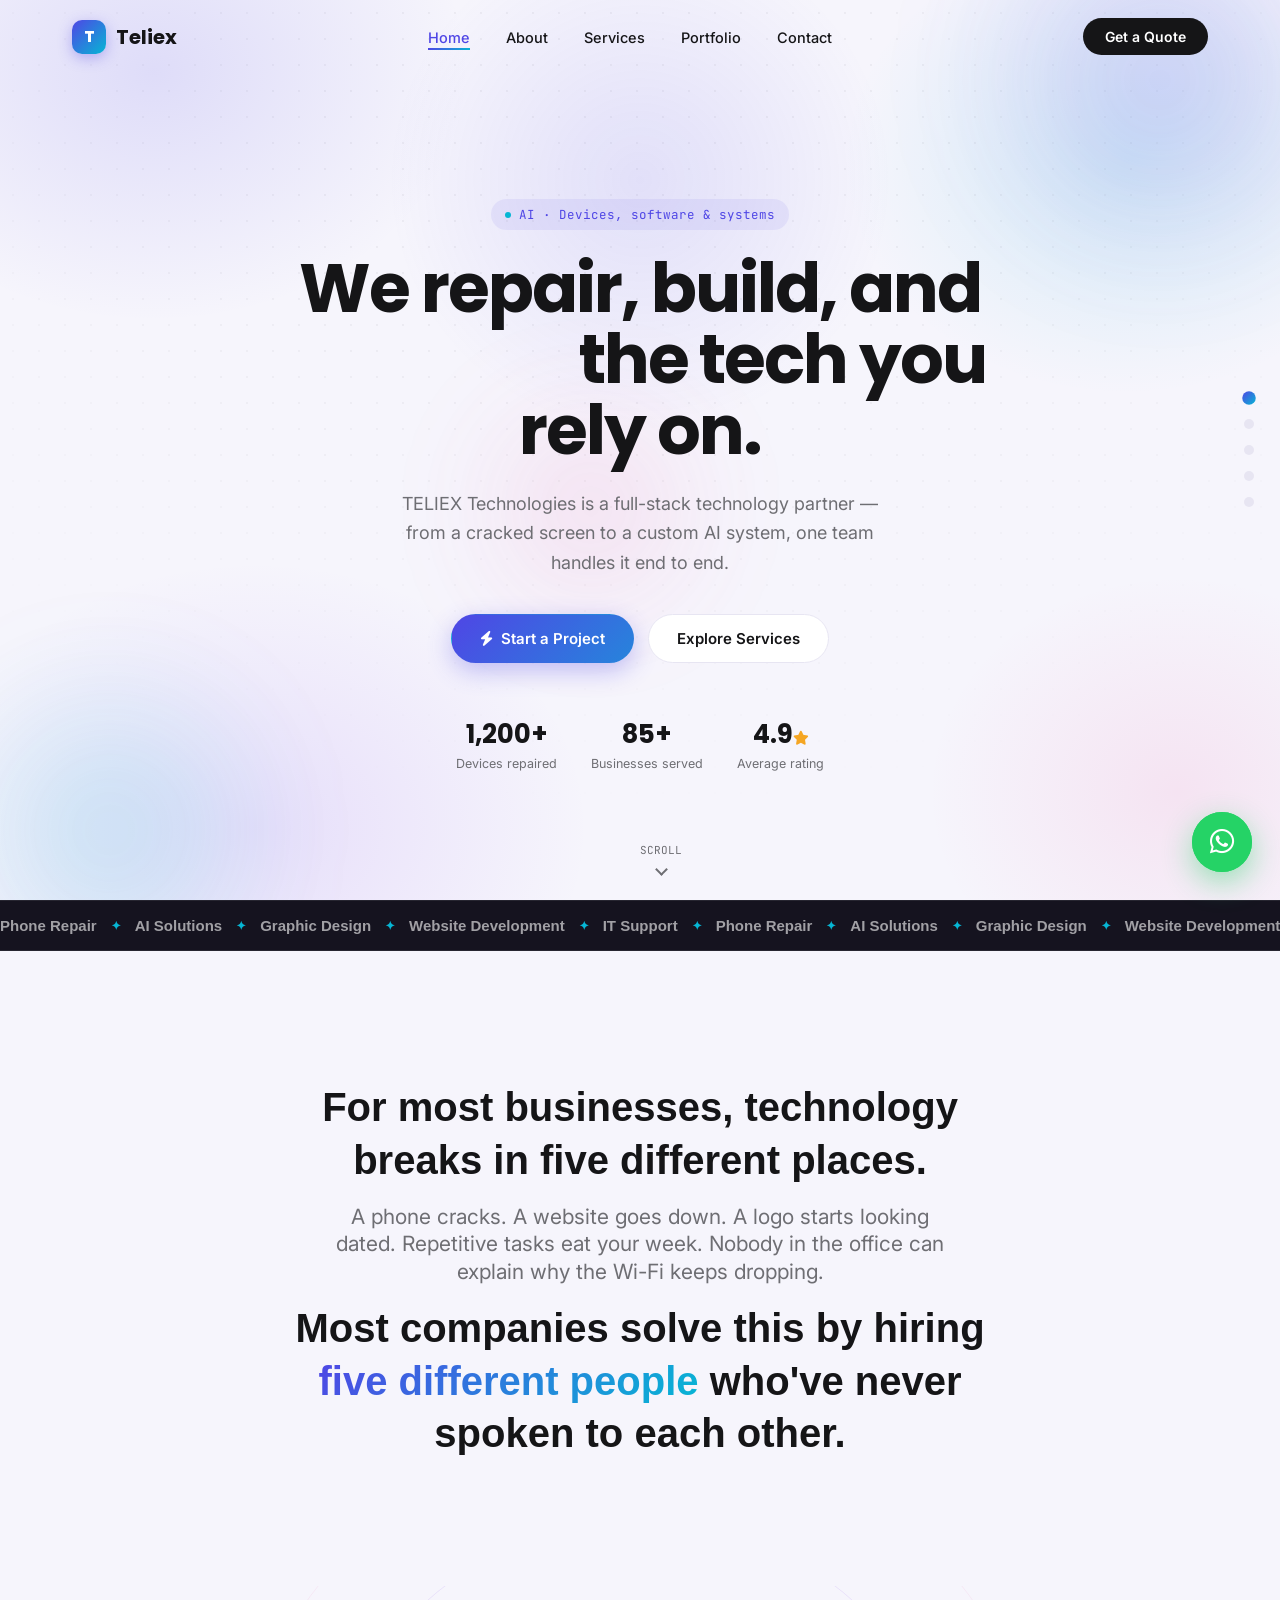
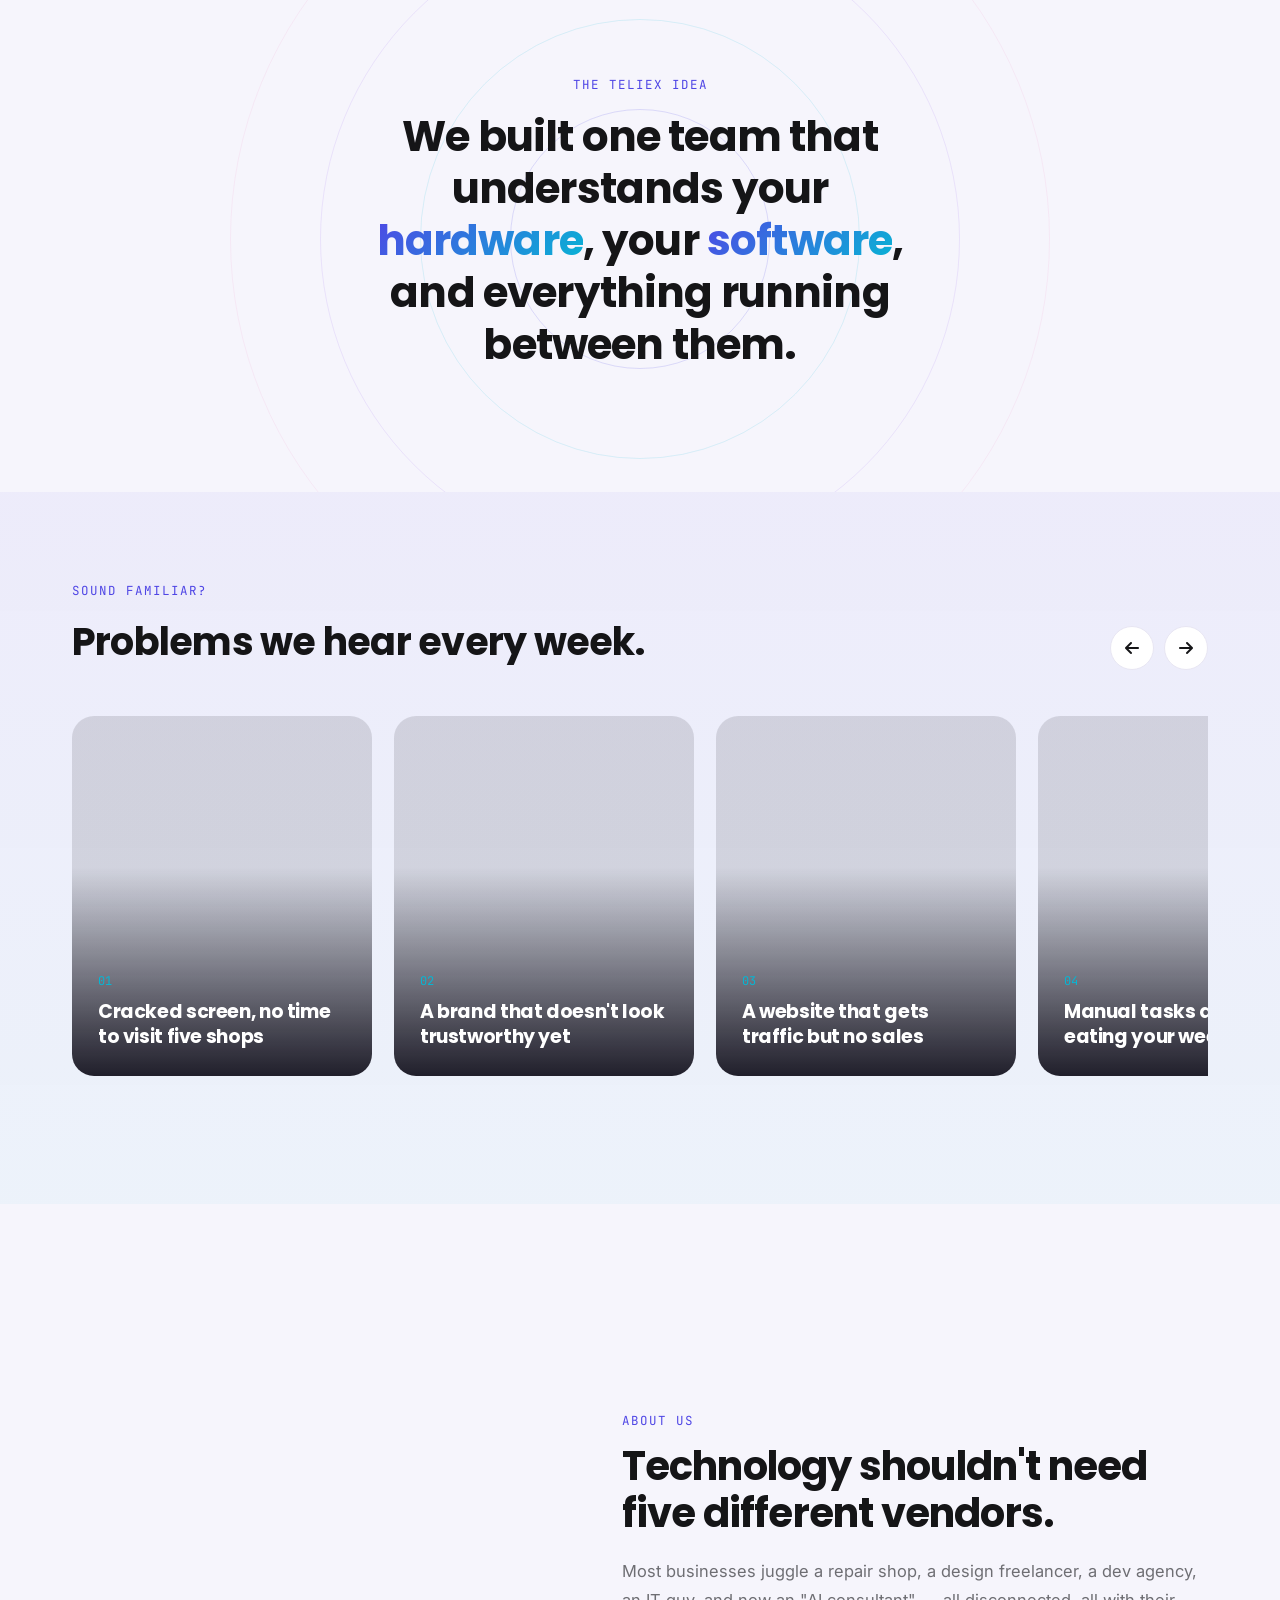
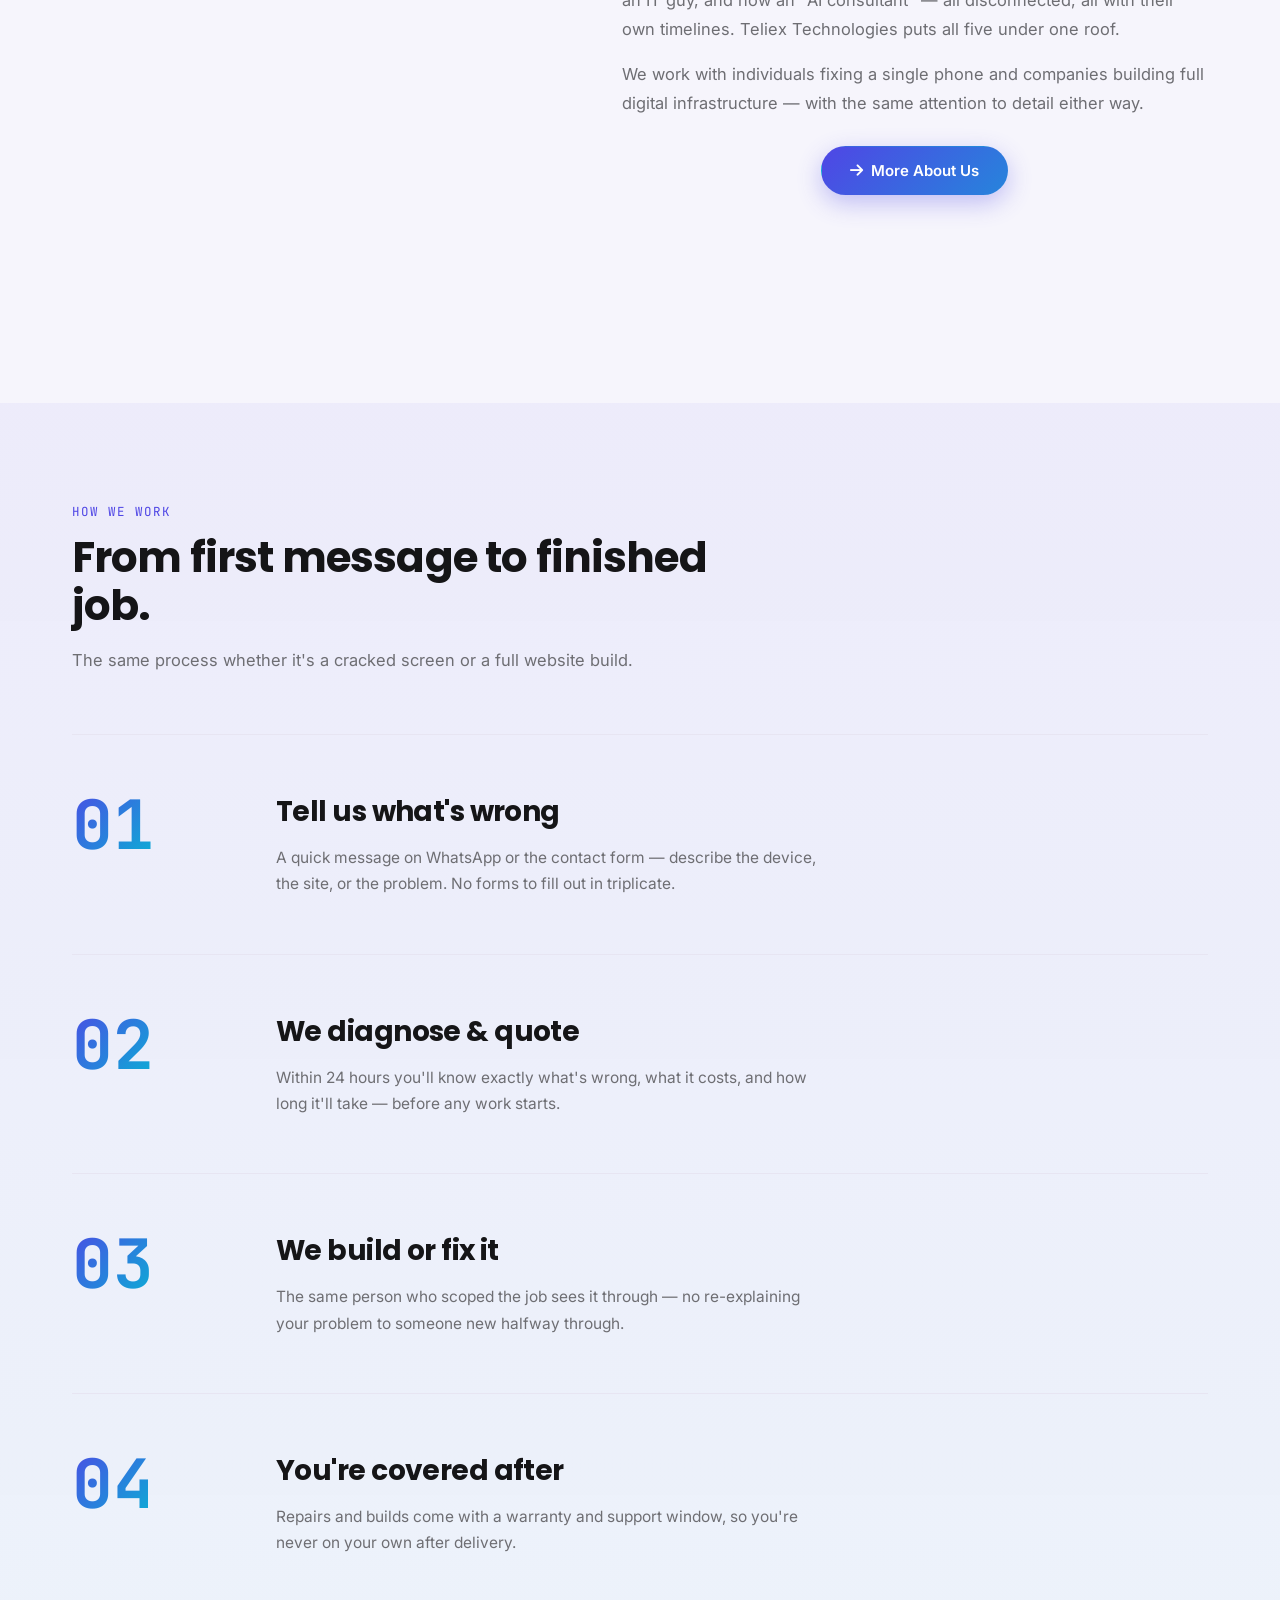
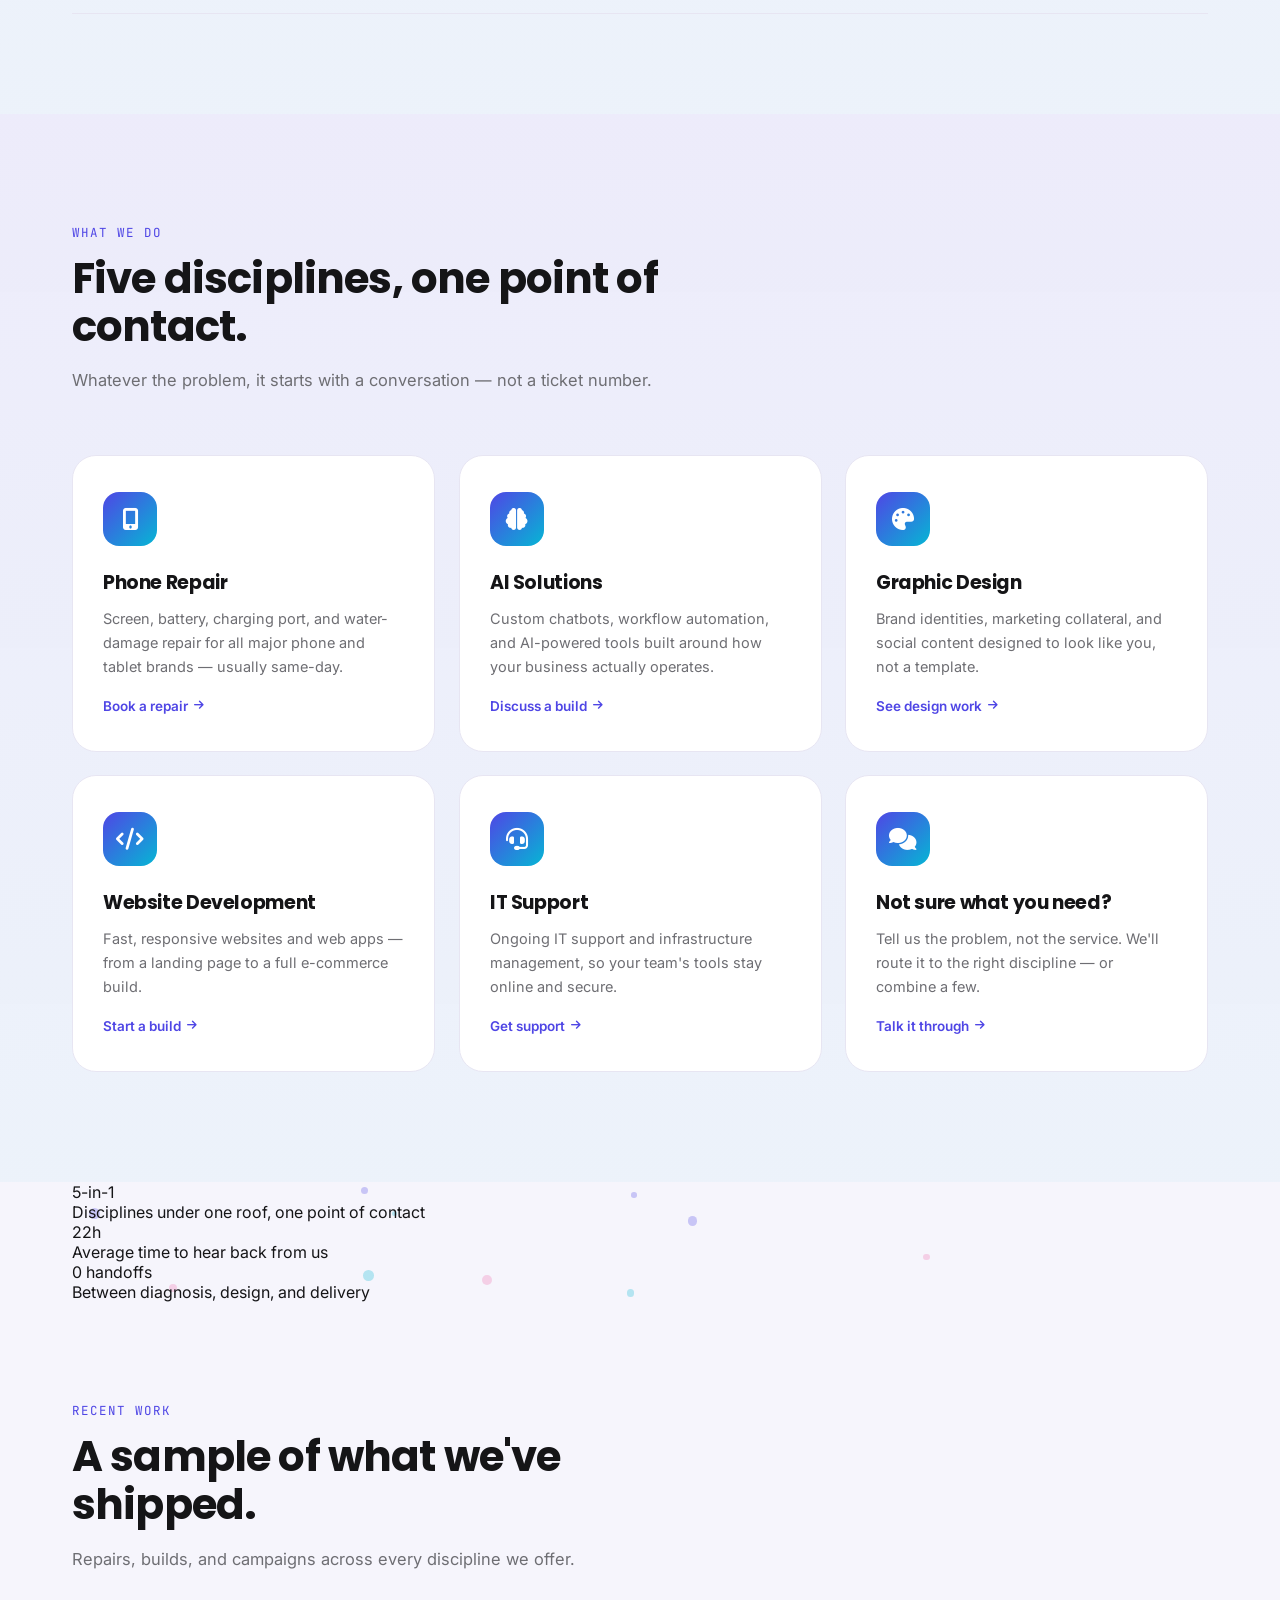
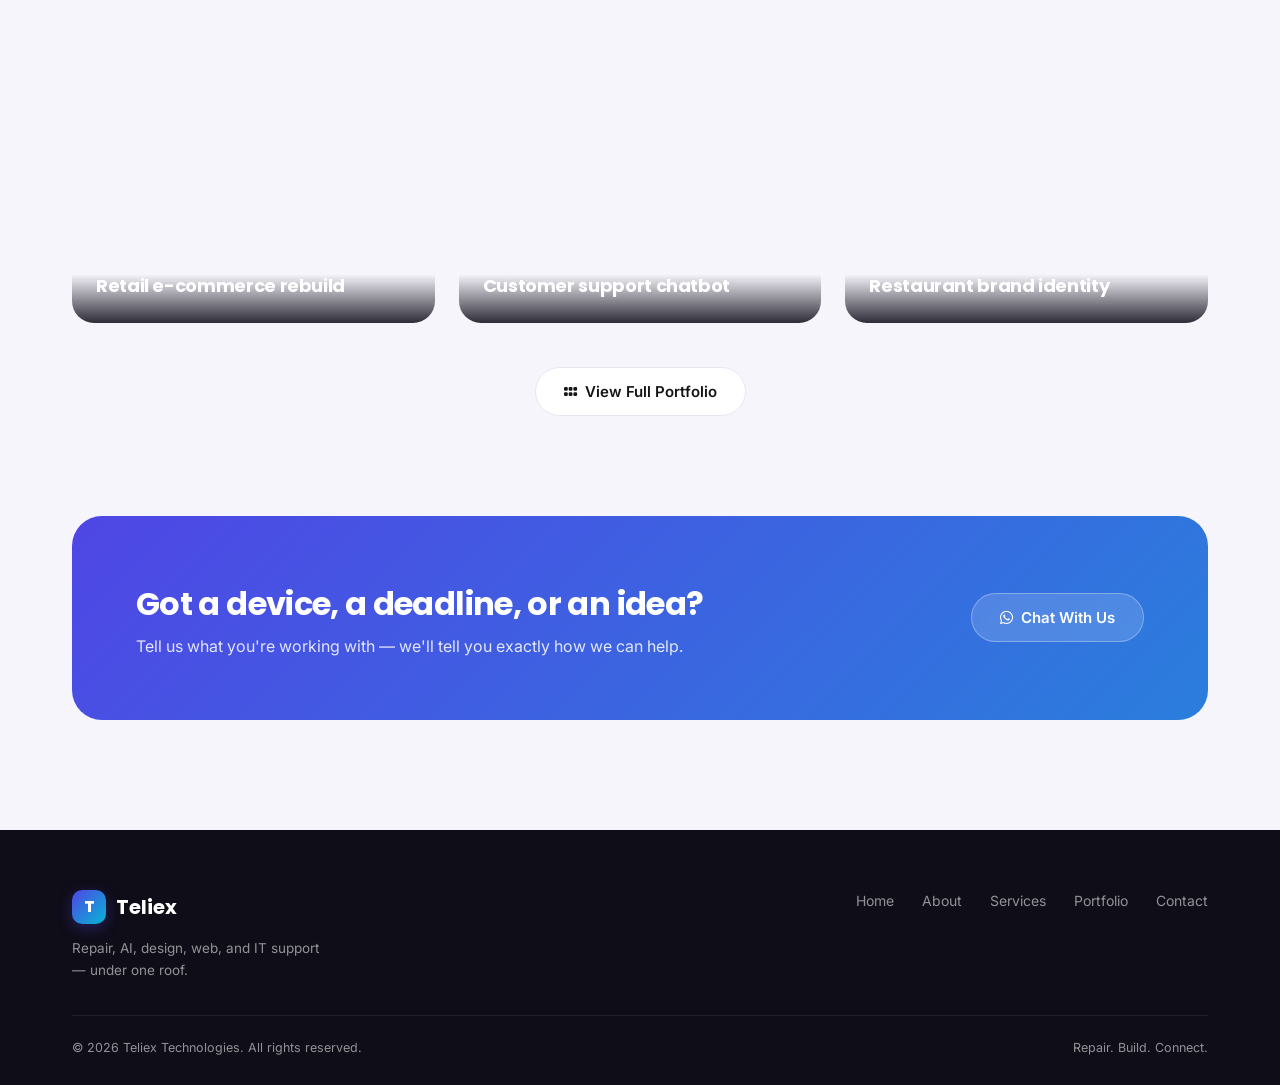
==== commit 543efdec: "rename" ====
--- a/index.html
+++ b/index.html
@@ -51,16 +51,6 @@
         <div><div class="num"><span data-count="4.9" data-decimal="1">0</span><i class="fa-solid fa-star" style="font-size:14px;color:#F5A623;"></i></div><div class="lbl">Average rating</div></div>
       </div>
     </div>
-    <div class="core-wrap" aria-hidden="true">
-      <div class="core-ring"></div>
-      <div class="core-ring r2"></div>
-      <div class="core-hub"><div class="brand-art mix"><span class="ba-icon ba-wordmark" style="font-size:70px;">T</span></div></div>
-      <div class="node n1"><i class="fa-solid fa-mobile-screen-button" style="font-size:32px;"></i></div>
-      <div class="node n2"><i class="fa-solid fa-brain" style="font-size:32px;"></i></div>
-      <div class="node n3"><i class="fa-solid fa-palette" style="font-size:32px;"></i></div>
-      <div class="node n4"><i class="fa-solid fa-code" style="font-size:32px;"></i></div>
-      <div class="node n5"><i class="fa-solid fa-headset" style="font-size:32px;"></i></div>
-    </div>
   </div>
   <div class="scroll-cue"><span>SCROLL</span><span class="chevron"></span></div>
 </section>
@@ -116,24 +106,29 @@
     </div>
     <div class="carousel-track">
       <div class="challenge-card">
-        <div class="c-img wipe"><div class="brand-art dark"><i class="fa-solid fa-mobile-screen-button ba-icon"></i></div></div>
+        <div class="c-img wipe"><img src="https://picsum.photos/seed/teliex-phone-repair/500/600" alt="Technician repairing a cracked phone screen"></div>
         <div class="challenge-card-content"><span class="num mono">01</span><h4>Cracked screen, no time to visit five shops</h4></div>
-      </div>
-      <div class="challenge-card">
-        <div class="c-img wipe"><div class="brand-art dark"><i class="fa-solid fa-palette ba-icon"></i></div></div>
+        <div class="card-overlay"><span class="num mono">01</span><h4>Cracked screen, no time to visit five shops</h4><p class="challenge-desc">Same-day repairs for phones, laptops and tablets — drop it off, we sort the rest.</p></div>
+      </div>
+      <div class="challenge-card">
+        <div class="c-img wipe"><img src="https://picsum.photos/seed/teliex-brand-design/500/600" alt="Designer working on brand identity"></div>
         <div class="challenge-card-content"><span class="num mono">02</span><h4>A brand that doesn't look trustworthy yet</h4></div>
-      </div>
-      <div class="challenge-card">
-        <div class="c-img wipe"><div class="brand-art dark"><i class="fa-solid fa-chart-line ba-icon"></i></div></div>
+        <div class="card-overlay"><span class="num mono">02</span><h4>A brand that doesn't look trustworthy yet</h4><p class="challenge-desc">A clean logo, colors and visual identity that make people take you seriously.</p></div>
+      </div>
+      <div class="challenge-card">
+        <div class="c-img wipe"><img src="https://picsum.photos/seed/teliex-web-analytics/500/600" alt="Website traffic and analytics dashboard"></div>
         <div class="challenge-card-content"><span class="num mono">03</span><h4>A website that gets traffic but no sales</h4></div>
-      </div>
-      <div class="challenge-card">
-        <div class="c-img wipe"><div class="brand-art dark"><i class="fa-solid fa-robot ba-icon"></i></div></div>
+        <div class="card-overlay"><span class="num mono">03</span><h4>A website that gets traffic but no sales</h4><p class="challenge-desc">We fix the funnel — messaging, speed and calls-to-action that turn visits into leads.</p></div>
+      </div>
+      <div class="challenge-card">
+        <div class="c-img wipe"><img src="https://picsum.photos/seed/teliex-automation/500/600" alt="Automated workflow and robotics"></div>
         <div class="challenge-card-content"><span class="num mono">04</span><h4>Manual tasks quietly eating your week</h4></div>
-      </div>
-      <div class="challenge-card">
-        <div class="c-img wipe"><div class="brand-art dark"><i class="fa-solid fa-headset ba-icon"></i></div></div>
+        <div class="card-overlay"><span class="num mono">04</span><h4>Manual tasks quietly eating your week</h4><p class="challenge-desc">Simple automations that handle the repetitive work so your team can focus elsewhere.</p></div>
+      </div>
+      <div class="challenge-card">
+        <div class="c-img wipe"><img src="https://picsum.photos/seed/teliex-it-support/500/600" alt="IT support agent with headset"></div>
         <div class="challenge-card-content"><span class="num mono">05</span><h4>IT fires nobody on your team has time for</h4></div>
+        <div class="card-overlay"><span class="num mono">05</span><h4>IT fires nobody on your team has time for</h4><p class="challenge-desc">Ongoing support and monitoring so small issues get handled before they become fires.</p></div>
       </div>
     </div>
   </div>
@@ -143,7 +138,7 @@
 <section class="about" id="about">
   <div class="container about-grid">
     <div class="about-visual photo wipe">
-      <div class="brand-art mix"><span class="ba-icon ba-wordmark">T</span><span class="ba-tag">Repair · AI · Design · Web · IT</span></div>
+      <img src="https://picsum.photos/seed/teliex-about-team/480/600" alt="Teliex Technologies team at work">
     </div>
     <div class="about-copy reveal-right">
       <span class="section-tag">About Us</span>
@@ -212,43 +207,80 @@
         <h3>Phone Repair</h3>
         <p>Screen, battery, charging port, and water-damage repair for all major phone and tablet brands — usually same-day.</p>
         <a href="services.html#repair" class="learn">Book a repair <i class="fa-solid fa-arrow-right"></i></a>
+        <div class="card-overlay">
+          <div class="service-icon"><i class="fa-solid fa-mobile-screen-button"></i></div>
+          <h3>Phone Repair</h3>
+          <p>Screen, battery, charging port, and water-damage repair for all major phone and tablet brands — usually same-day.</p>
+          <a href="services.html#repair" class="learn">Book a repair <i class="fa-solid fa-arrow-right"></i></a>
+        </div>
       </div>
       <div class="service-card reveal">
         <div class="service-icon"><i class="fa-solid fa-brain"></i></div>
         <h3>AI Solutions</h3>
         <p>Custom chatbots, workflow automation, and AI-powered tools built around how your business actually operates.</p>
         <a href="services.html#ai" class="learn">Discuss a build <i class="fa-solid fa-arrow-right"></i></a>
+        <div class="card-overlay">
+          <div class="service-icon"><i class="fa-solid fa-brain"></i></div>
+          <h3>AI Solutions</h3>
+          <p>Custom chatbots, workflow automation, and AI-powered tools built around how your business actually operates.</p>
+          <a href="services.html#ai" class="learn">Discuss a build <i class="fa-solid fa-arrow-right"></i></a>
+        </div>
       </div>
       <div class="service-card reveal">
         <div class="service-icon"><i class="fa-solid fa-palette"></i></div>
         <h3>Graphic Design</h3>
         <p>Brand identities, marketing collateral, and social content designed to look like you, not a template.</p>
         <a href="services.html#design" class="learn">See design work <i class="fa-solid fa-arrow-right"></i></a>
+        <div class="card-overlay">
+          <div class="service-icon"><i class="fa-solid fa-palette"></i></div>
+          <h3>Graphic Design</h3>
+          <p>Brand identities, marketing collateral, and social content designed to look like you, not a template.</p>
+          <a href="services.html#design" class="learn">See design work <i class="fa-solid fa-arrow-right"></i></a>
+        </div>
       </div>
       <div class="service-card reveal">
         <div class="service-icon"><i class="fa-solid fa-code"></i></div>
         <h3>Website Development</h3>
         <p>Fast, responsive websites and web apps — from a landing page to a full e-commerce build.</p>
         <a href="services.html#web" class="learn">Start a build <i class="fa-solid fa-arrow-right"></i></a>
+        <div class="card-overlay">
+          <div class="service-icon"><i class="fa-solid fa-code"></i></div>
+          <h3>Website Development</h3>
+          <p>Fast, responsive websites and web apps — from a landing page to a full e-commerce build.</p>
+          <a href="services.html#web" class="learn">Start a build <i class="fa-solid fa-arrow-right"></i></a>
+        </div>
       </div>
       <div class="service-card reveal">
         <div class="service-icon"><i class="fa-solid fa-headset"></i></div>
         <h3>IT Support</h3>
         <p>Ongoing IT support and infrastructure management, so your team's tools stay online and secure.</p>
         <a href="services.html#it" class="learn">Get support <i class="fa-solid fa-arrow-right"></i></a>
+        <div class="card-overlay">
+          <div class="service-icon"><i class="fa-solid fa-headset"></i></div>
+          <h3>IT Support</h3>
+          <p>Ongoing IT support and infrastructure management, so your team's tools stay online and secure.</p>
+          <a href="services.html#it" class="learn">Get support <i class="fa-solid fa-arrow-right"></i></a>
+        </div>
       </div>
       <div class="service-card reveal">
         <div class="service-icon"><i class="fa-solid fa-comments"></i></div>
         <h3>Not sure what you need?</h3>
         <p>Tell us the problem, not the service. We'll route it to the right discipline — or combine a few.</p>
         <a href="contact.html" class="learn">Talk it through <i class="fa-solid fa-arrow-right"></i></a>
-      </div>
-    </div>
-  </div>
-</section>
-
-<!-- MULTIPLIER STATS -->
+        <div class="card-overlay">
+          <div class="service-icon"><i class="fa-solid fa-comments"></i></div>
+          <h3>Not sure what you need?</h3>
+          <p>Tell us the problem, not the service. We'll route it to the right discipline — or combine a few.</p>
+          <a href="contact.html" class="learn">Talk it through <i class="fa-solid fa-arrow-right"></i></a>
+        </div>
+      </div>
+    </div>
+  </div>
+</section>
+
+<!-- MULTIPLIER STATS (transition section) -->
 <section class="multiplier-row">
+  <div class="bg-slide-panel" aria-hidden="true"></div>
   <div class="particle-field" style="position:absolute;inset:0;" aria-hidden="true"></div>
   <div class="container multiplier-grid">
     <div class="multiplier-item reveal">
@@ -276,16 +308,19 @@
     </div>
     <div class="portfolio-grid">
       <div class="p-card reveal">
-        <div class="p-img wipe"><div class="brand-art"><i class="fa-solid fa-cart-shopping ba-icon"></i></div></div>
-        <div class="p-overlay"><div class="p-tag">WEBSITE DEVELOPMENT</div><h4>Retail e-commerce rebuild</h4><p>Full storefront redesign + checkout optimization</p></div>
+        <div class="p-img wipe"><img src="https://picsum.photos/seed/teliex-ecommerce/500/400" alt="Retail e-commerce website on screen"></div>
+        <div class="p-face"><h4>Retail e-commerce rebuild</h4></div>
+        <div class="card-overlay"><div class="p-tag">WEBSITE DEVELOPMENT</div><h4>Retail e-commerce rebuild</h4><p>Full storefront redesign + checkout optimization</p></div>
       </div>
       <div class="p-card reveal">
-        <div class="p-img wipe"><div class="brand-art alt"><i class="fa-solid fa-robot ba-icon"></i></div></div>
-        <div class="p-overlay"><div class="p-tag">AI SOLUTIONS</div><h4>Customer support chatbot</h4><p>Cut response time from hours to seconds</p></div>
+        <div class="p-img wipe"><img src="https://picsum.photos/seed/teliex-chatbot/500/400" alt="AI customer support chatbot interface"></div>
+        <div class="p-face"><h4>Customer support chatbot</h4></div>
+        <div class="card-overlay"><div class="p-tag">AI SOLUTIONS</div><h4>Customer support chatbot</h4><p>Cut response time from hours to seconds</p></div>
       </div>
       <div class="p-card reveal">
-        <div class="p-img wipe"><div class="brand-art mix"><i class="fa-solid fa-swatchbook ba-icon"></i></div></div>
-        <div class="p-overlay"><div class="p-tag">GRAPHIC DESIGN</div><h4>Restaurant brand identity</h4><p>Logo, menu system, and packaging</p></div>
+        <div class="p-img wipe"><img src="https://picsum.photos/seed/teliex-restaurant-brand/500/400" alt="Restaurant brand identity and menu design"></div>
+        <div class="p-face"><h4>Restaurant brand identity</h4></div>
+        <div class="card-overlay"><div class="p-tag">GRAPHIC DESIGN</div><h4>Restaurant brand identity</h4><p>Logo, menu system, and packaging</p></div>
       </div>
     </div>
     <div class="hero-actions" style="margin-top:44px;justify-content:center;">
--- a/style.css
+++ b/style.css
@@ -24,7 +24,7 @@
   background:var(--bg);
   color:var(--ink);
   font-family:'Inter',sans-serif;
-  overflow-x:hidden;
+  overflow:hidden;
   max-width:100vw;
   -webkit-font-smoothing:antialiased;
   position:relative;
@@ -142,16 +142,6 @@
   100%{left:160%;}
 }
 
-/* ---------- CURSOR GLOW ---------- */
-.cursor-glow{
-  position:fixed;top:0;left:0;width:26px;height:26px;border-radius:50%;
-  background:radial-gradient(circle, rgba(79,70,229,.55), rgba(6,182,212,.22) 60%, transparent 72%);
-  pointer-events:none;z-index:1300;transform:translate(-50%,-50%);
-  mix-blend-mode:multiply;transition:width .3s var(--ease),height .3s var(--ease),opacity .3s;opacity:0;
-}
-.cursor-glow.active{opacity:1;}
-.cursor-glow.big{width:56px;height:56px;}
-
 /* ---------- SECTION DOT NAVIGATOR ---------- */
 .section-nav{
   position:fixed;right:26px;top:50%;transform:translateY(-50%);z-index:900;
@@ -304,12 +294,12 @@
 
 /* ---------- HOME HERO ---------- */
 .hero{min-height:100vh;display:flex;align-items:center;padding:150px 0 80px;position:relative;overflow:hidden;}
-.hero-grid{display:grid;grid-template-columns:1.05fr .95fr;gap:60px;align-items:center;position:relative;z-index:2;}
-.hero h1{font-size:clamp(38px,5.4vw,68px);line-height:1.04;letter-spacing:-0.03em;opacity:0;animation:fadeUp .9s var(--ease) .22s forwards;}
+.hero-grid{display:grid;grid-template-columns:1fr;justify-items:center;text-align:center;gap:60px;align-items:center;position:relative;z-index:2;max-width:820px;margin:0 auto;}
+.hero h1{font-size:clamp(38px,5.4vw,68px);line-height:1.04;letter-spacing:-0.03em;opacity:0;animation:fadeUp .9s var(--ease) .22s forwards}
 .hero h1 .grad{background:var(--gradient);background-size:200% 200%;-webkit-background-clip:text;background-clip:text;color:transparent;display:inline-block;animation:gradShift 4s ease infinite;}
-.hero p{font-size:18px;color:var(--ink-soft);max-width:480px;margin-top:22px;line-height:1.65;opacity:0;animation:fadeUp .9s var(--ease) .36s forwards;}
-.hero-actions{display:flex;gap:14px;margin-top:36px;flex-wrap:wrap;opacity:0;animation:fadeUp .9s var(--ease) .5s forwards;}
-.hero-meta{display:flex;gap:34px;margin-top:52px;opacity:0;animation:fadeUp .9s var(--ease) .64s forwards;}
+.hero p{font-size:18px;color:var(--ink-soft);max-width:480px;margin:22px auto 0;line-height:1.65;opacity:0;animation:fadeUp .9s var(--ease) .36s forwards;}
+.hero-actions{display:flex;gap:14px;margin-top:36px;flex-wrap:wrap;justify-content:center;opacity:0;animation:fadeUp .9s var(--ease) .5s forwards;}
+.hero-meta{display:flex;gap:34px;margin-top:52px;justify-content:center;opacity:0;animation:fadeUp .9s var(--ease) .64s forwards;}
 .hero-meta .num{font-family:'Poppins',sans-serif;font-weight:700;font-size:26px;}
 .hero-meta .lbl{font-size:12.5px;color:var(--ink-soft);margin-top:2px;}
 .hero .eyebrow{opacity:0;animation:fadeUp .8s var(--ease) .1s forwards;}
@@ -324,19 +314,7 @@
 .scroll-cue .chevron{width:9px;height:9px;border-right:2px solid var(--ink-soft);border-bottom:2px solid var(--ink-soft);transform:rotate(45deg);animation:cueBounce 1.8s ease-in-out infinite;}
 @keyframes cueBounce{0%,100%{transform:rotate(45deg) translate(0,0);opacity:.5;}50%{transform:rotate(45deg) translate(4px,4px);opacity:1;}}
 
-.core-wrap{position:relative;aspect-ratio:1/1;max-width:560px;margin:0 auto;opacity:0;animation:fadeUp 1s var(--ease) .3s forwards;z-index:2;}
-.core-ring{position:absolute;inset:0;border-radius:50%;border:1px dashed rgba(79,70,229,.28);animation:spin 36s linear infinite;}
-.core-ring.r2{inset:14%;border-color:rgba(6,182,212,.28);animation-duration:26s;animation-direction:reverse;}
 @keyframes spin{to{transform:rotate(360deg);}}
-.core-hub{position:absolute;top:50%;left:50%;transform:translate(-50%,-50%);width:160px;height:160px;border-radius:38px;overflow:hidden;box-shadow:0 20px 50px rgba(21,21,23,.18),0 0 0 1px var(--line);}
-.core-hub img{width:100%;height:100%;object-fit:cover;}
-.node{position:absolute;width:94px;height:94px;border-radius:24px;background:var(--surface);box-shadow:0 14px 32px rgba(21,21,23,.14),0 0 0 1px var(--line);display:flex;align-items:center;justify-content:center;font-size:30px;animation:floaty 5s ease-in-out infinite;}
-.node i{background:var(--gradient);-webkit-background-clip:text;background-clip:text;color:transparent;}
-.node.n1{top:0%;left:50%;transform:translateX(-50%);animation-delay:0s;}
-.node.n2{top:22%;right:-2%;animation-delay:.6s;}
-.node.n3{bottom:16%;right:4%;animation-delay:1.2s;}
-.node.n4{bottom:16%;left:4%;animation-delay:1.8s;}
-.node.n5{top:22%;left:-2%;animation-delay:2.4s;}
 @keyframes floaty{0%,100%{transform:translateY(0);}50%{transform:translateY(-12px);}}
 
 /* ---------- NARRATIVE (editorial scroll-reveal statement) ---------- */
@@ -377,13 +355,14 @@
 .challenge-card-content{position:absolute;left:0;right:0;bottom:0;padding:26px;z-index:1;}
 .challenge-card-content .num{font-family:'JetBrains Mono',monospace;font-size:12px;color:var(--cyan);margin-bottom:10px;display:block;}
 .challenge-card-content h4{color:#fff;font-size:19px;line-height:1.32;}
-
-/* ---------- STAT MULTIPLIER ROW ---------- */
-.multiplier-row{padding:90px 0;background:var(--dark);color:#fff;position:relative;overflow:hidden;}
-.multiplier-grid{display:grid;grid-template-columns:repeat(3,1fr);gap:40px;text-align:center;position:relative;z-index:1;}
-.multiplier-item .num{font-family:'Poppins',sans-serif;font-weight:800;font-size:clamp(38px,5vw,60px);background:var(--gradient);-webkit-background-clip:text;background-clip:text;color:transparent;line-height:1;}
-.multiplier-item .lbl{margin-top:12px;font-size:14.5px;color:rgba(255,255,255,.6);max-width:220px;margin-left:auto;margin-right:auto;}
-
+.card-overlay{position:absolute;inset:0;z-index:2;background:var(--indigo);padding:26px;display:flex;flex-direction:column;justify-content:flex-end;transform:translateY(100%);transition:transform .7s var(--ease);}
+.card-overlay .num{font-family:'JetBrains Mono',monospace;font-size:12px;color:#fff;opacity:.75;margin-bottom:10px;display:block;}
+.card-overlay h4{color:#fff;font-size:19px;line-height:1.32;margin-bottom:10px;}
+.challenge-desc{color:rgba(255,255,255,.9);font-size:14px;line-height:1.55;}
+.challenge-card:hover .card-overlay{transform:translateY(0);}
+@media (prefers-reduced-motion: reduce){
+  .card-overlay{transition:none;}
+}
 /* ---------- MARQUEE ---------- */
 .marquee{position:relative;overflow:hidden;background:var(--dark);padding:16px 0;border-top:1px solid rgba(255,255,255,.08);border-bottom:1px solid rgba(255,255,255,.08);}
 .marquee-track{display:flex;width:max-content;gap:14px;white-space:nowrap;animation:marqueeScroll 24s linear infinite;}
@@ -409,6 +388,11 @@
 .service-card .learn{font-size:13.5px;font-weight:600;color:var(--indigo);display:inline-flex;align-items:center;gap:6px;}
 .service-card .learn i{transition:transform .3s var(--ease);font-size:11px;}
 .service-card:hover .learn i{transform:translateX(4px);}
+.service-card:hover .card-overlay{transform:translateY(0);}
+.service-card .card-overlay .service-icon{background:#fff;color:var(--indigo);margin-bottom:18px;}
+.service-card .card-overlay h3{color:#fff;font-size:19px;margin-bottom:10px;}
+.service-card .card-overlay p{color:rgba(255,255,255,.85);font-size:14.5px;line-height:1.65;margin-bottom:16px;}
+.service-card .card-overlay .learn{color:#fff;}
 
 /* ---------- SERVICE DETAIL BLOCKS (services.html) ---------- */
 .service-block{padding:90px 0;}
@@ -466,12 +450,12 @@
 .p-card .p-img{position:absolute;inset:0;}
 .p-card .p-img img{width:100%;height:100%;object-fit:cover;transition:transform .8s var(--ease);filter:contrast(1.05) saturate(1.05);}
 .p-card:hover .p-img img{transform:scale(1.1);}
-.p-card .p-overlay{position:absolute;inset:0;background:linear-gradient(to top, rgba(10,8,20,.86), rgba(10,8,20,.05) 55%);display:flex;flex-direction:column;justify-content:flex-end;padding:24px;}
-.p-card .p-tag{font-family:'JetBrains Mono',monospace;font-size:11.5px;color:var(--cyan);margin-bottom:6px;opacity:0;transform:translateY(6px);transition:.4s var(--ease);}
-.p-card h4{color:#fff;font-size:18px;}
-.p-card p{color:rgba(255,255,255,.8);font-size:13px;margin-top:6px;max-height:0;opacity:0;overflow:hidden;transition:.4s var(--ease);}
-.p-card:hover .p-tag{opacity:1;transform:translateY(0);}
-.p-card:hover p{max-height:40px;opacity:1;}
+.p-card .p-face{position:absolute;left:0;right:0;bottom:0;padding:24px;z-index:1;background:linear-gradient(to top, rgba(10,8,20,.85), rgba(10,8,20,0) 65%);}
+.p-card .p-face h4{color:#fff;font-size:18px;}
+.p-card:hover .card-overlay{transform:translateY(0);}
+.p-card .card-overlay .p-tag{font-family:'JetBrains Mono',monospace;font-size:11.5px;color:#fff;opacity:.75;margin-bottom:8px;}
+.p-card .card-overlay h4{color:#fff;font-size:18px;margin-bottom:8px;}
+.p-card .card-overlay p{color:rgba(255,255,255,.85);font-size:13.5px;line-height:1.55;}
 
 .case-banner{margin-top:90px;border-radius:28px;background:var(--dark);color:#fff;padding:56px;position:relative;overflow:hidden;}
 .case-banner .blob{opacity:.4;}
@@ -554,7 +538,6 @@
   .portfolio-grid{grid-template-columns:repeat(2,1fr);}
   .team-grid{grid-template-columns:repeat(2,1fr);}
   .value-grid{grid-template-columns:repeat(2,1fr);}
-  .core-wrap{max-width:400px;}
   .contact-panel{padding:44px 30px;}
   .case-banner{padding:40px 28px;}
   .case-banner-inner{grid-template-columns:1fr;}
@@ -586,7 +569,6 @@
   .blob{display:none;}
   .bg-mesh{animation:none;}
   .circle-ring{animation:none;}
-  .cursor-glow{display:none;}
   .wipe{clip-path:inset(0 0 0% 0) !important;}
   .n-line.big .word{opacity:1 !important;filter:none !important;}
   .shimmer::after{display:none;}
